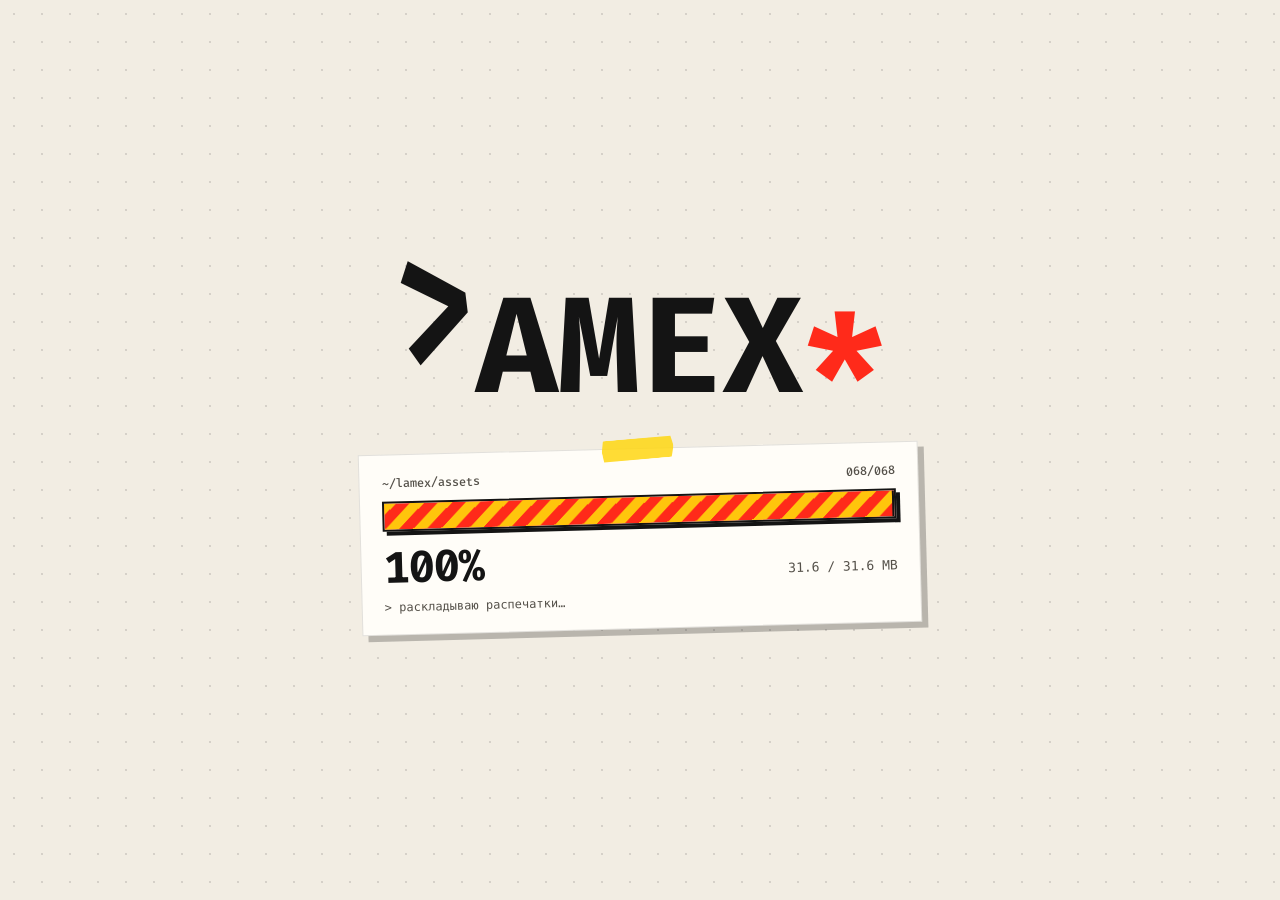
==== index.html @ d1c863dd "Постеры: добавлены «Дети — цветы жизни» и «Серийные эксперименты Лэйн»" ====
<!doctype html>
<html lang="ru">
<head>
<meta charset="utf-8">
<meta name="viewport" content="width=device-width, initial-scale=1, viewport-fit=cover">
<meta name="description" content="LAMEX — портфолио: дизайн, вайбкод-сайты, музыка, 3D, видео, персонажи и скины.">
<meta name="theme-color" content="#F2EDE3">
<title>LAMEX</title>
<link rel="icon" type="image/png" sizes="32x32" href="assets/icons/icon-32.png">
<link rel="icon" type="image/png" sizes="192x192" href="assets/icons/icon-192.png">
<link rel="apple-touch-icon" href="assets/icons/icon-180.png">
<link rel="preconnect" href="https://fonts.googleapis.com">
<link rel="preconnect" href="https://fonts.gstatic.com" crossorigin>
<link rel="stylesheet" href="https://fonts.googleapis.com/css2?family=Fira+Code:wght@400;500;700&family=PT+Mono&family=Press+Start+2P&family=Rubik+Mono+One&family=Playfair+Display:ital,wght@1,900&family=Monoton&family=Bungee+Shade&display=swap">
<style>
/* Layout: a fixed paper header with a shape-shifting wordmark and tabs; each tab is an endless dotted desk of pinned printouts */
:root{
  --paper:#F2EDE3;
  --paper-2:#E9E2D4;
  --sheet:#FFFDF8;
  --ink:#141414;
  --ink-2:#55514A;
  --red:#FF2A1A;
  --yellow:#FFD60A;
  --dot:rgba(20,20,20,.13);
  --f-code:"Fira Code",ui-monospace,Menlo,monospace;
  --f-mono:"PT Mono",ui-monospace,Menlo,monospace;
  --spring:cubic-bezier(.2,1.5,.35,1);
  --out:cubic-bezier(.2,.9,.25,1);
  --headh:74px;
  --sh:rgba(20,20,20,.26);
  color-scheme:light;
}
*,*::before,*::after{box-sizing:border-box}
html,body{height:100%}
body{margin:0;background:var(--paper);color:var(--ink);font:400 15px/1.5 var(--f-mono);overflow:hidden}
.head,.stack,.desk,.home,.hint,.player,.feed .stand{-webkit-user-select:none;user-select:none}
img{-webkit-user-drag:none;user-drag:none}
button{font:inherit;color:inherit;cursor:pointer}
::selection{background:var(--yellow);color:var(--ink)}
:focus-visible{outline:2px dashed var(--red);outline-offset:3px}
[hidden]{display:none!important}

/* ============ HEADER ============ */
.head{position:fixed;top:env(safe-area-inset-top,0px);left:0;right:0;z-index:40;height:var(--headh);display:flex;align-items:center;gap:18px;padding:0 18px;background:var(--paper);border-bottom:2px solid var(--ink)}
.logo{flex:0 0 auto;width:220px;height:52px;display:flex;align-items:center;border:0;background:none;padding:0;white-space:nowrap;line-height:1;overflow:visible}
.logo span{display:inline-block;transition:transform .35s var(--spring)}
.logo .ast{color:var(--red)}
.logo-meta{font:400 10px/1.2 var(--f-mono);color:var(--ink-2);letter-spacing:.06em;white-space:nowrap}
.tabs{display:flex;gap:4px;margin-left:auto;align-items:stretch;height:100%}
.tab{position:relative;display:flex;align-items:center;gap:6px;border:0;background:none;padding:0 12px;font:500 13px/1 var(--f-code);letter-spacing:.02em;border-inline:1.5px solid transparent;transition:background .2s}
.tab:hover{background:var(--paper-2)}
.tab .i{font-size:10px;color:var(--ink-2)}
.tab[aria-current="true"]{background:var(--ink);color:var(--paper)}
.tab[aria-current="true"] .i{color:var(--yellow)}
.tab .chev{display:inline-block;transition:transform .35s var(--spring);font-size:11px}
.tab[aria-expanded="true"] .chev{transform:rotate(180deg)}
.lang{display:flex;border:1.5px solid var(--ink);margin-left:6px}
.lang button{border:0;background:none;padding:6px 8px;font:500 11px/1 var(--f-code)}
.lang button[aria-pressed="true"]{background:var(--ink);color:var(--paper)}

/* sheet stack under a tab (from the sketch: big category card, smaller sheets under it) */
.stack{position:fixed;z-index:45;top:calc(var(--headh) + env(safe-area-inset-top,0px) - 2px);width:260px;perspective:800px;pointer-events:none}
.stack.open{pointer-events:auto}
.stack .sheet{display:flex;justify-content:space-between;align-items:center;width:100%;margin-top:-2px;border:2px solid var(--ink);background:var(--sheet);padding:12px 14px;font:500 14px/1 var(--f-code);text-align:left;transform-origin:50% 0;transform:rotateX(-92deg);opacity:0;transition:transform .5s var(--spring),opacity .15s,background .15s}
.stack .sheet:first-child{border-top-width:2px}
.stack .sheet small{font:400 11px/1 var(--f-mono);color:var(--ink-2)}
.stack.open .sheet{transform:none;opacity:1}
.stack .sheet:hover{background:var(--yellow)}
.stack .sheet:hover small{color:var(--ink)}
.stack .sheet .n{color:var(--red);margin-right:8px}

/* ============ DESK ============ */
.desk{position:fixed;inset:calc(var(--headh) + env(safe-area-inset-top,0px)) 0 0 0;overflow:hidden;cursor:grab;touch-action:none;
  background-color:var(--paper);background-image:radial-gradient(var(--dot) 1.2px,transparent 1.4px);background-size:28px 28px}
.desk.dragging{cursor:grabbing}
.world{position:absolute;left:0;top:0;transform-origin:0 0;will-change:transform}
.world.fly{transition:transform .9s cubic-bezier(.65,0,.2,1)}

.cluster-label{position:absolute;display:flex;align-items:baseline;gap:10px;white-space:nowrap;pointer-events:none;transform:rotate(-2deg)}
.cluster-label b{font:700 44px/1 var(--f-code);letter-spacing:-1px}
.cluster-label b i{font-style:normal;color:var(--red)}
.cluster-label span{font:400 13px/1 var(--f-mono);color:var(--ink-2)}

.print{position:absolute;left:0;top:0;padding:12px 12px 10px;background:var(--sheet);border:1px solid rgba(20,20,20,.12);
  box-shadow:5px 5px 0 var(--sh);cursor:pointer;user-select:none;-webkit-user-drag:none;
  transform:translate(var(--x),var(--y)) rotate(var(--r));transition:box-shadow .25s var(--out),transform .45s var(--spring)}
.print img{display:block;width:100%;height:auto;pointer-events:none;background:var(--paper-2)}
.print figcaption{display:flex;justify-content:space-between;gap:10px;margin-top:8px;font:400 11px/1.2 var(--f-mono);color:var(--ink-2)}
.print figcaption b{font:500 12px/1.2 var(--f-code);color:var(--ink)}
.print .tape,.pre-sheet .tape{position:absolute;top:-11px;left:50%;width:72px;height:22px;margin-left:-36px;background:var(--yellow);opacity:.82;transform:rotate(var(--tr,-4deg));
  clip-path:polygon(3% 0,97% 4%,100% 50%,96% 100%,2% 96%,0 50%)}
.print:hover{box-shadow:8px 8px 0 var(--sh);transform:translate(var(--x),var(--y)) rotate(calc(var(--r) * .4)) translateY(-4px) scale(1.015);z-index:5}
.print.held{transition:box-shadow .2s;box-shadow:13px 13px 0 var(--sh);transform:translate(var(--x),var(--y)) rotate(calc(var(--r) * .2)) scale(1.05);z-index:10;cursor:grabbing}
.print.drop{animation:drop .9s var(--spring) both;animation-delay:var(--d,0s)}
@keyframes drop{0%{opacity:0;transform:translate(var(--x),calc(var(--y) - 180px)) rotate(calc(var(--r) * -3)) scale(1.15)}40%{opacity:1}100%{opacity:1;transform:translate(var(--x),var(--y)) rotate(var(--r))}}
.print.ping{animation:ping .7s var(--spring)}
@keyframes ping{0%{transform:translate(var(--x),var(--y)) rotate(var(--r))}35%{transform:translate(var(--x),var(--y)) rotate(calc(var(--r) - 5deg)) scale(1.06)}70%{transform:translate(var(--x),var(--y)) rotate(calc(var(--r) + 3deg))}100%{transform:translate(var(--x),var(--y)) rotate(var(--r))}}

.print.note{width:300px;padding:22px 20px;background:var(--yellow);border-color:rgba(20,20,20,.18);font:400 14px/1.5 var(--f-mono)}
.note b{display:block;font:700 22px/1.1 var(--f-code);margin-bottom:8px}

/* back-to-work button + hint */
.home{position:fixed;left:50%;bottom:calc(20px + env(safe-area-inset-bottom,0px));z-index:30;transform:translate(-50%,160%);border:2px solid var(--ink);background:var(--red);color:#fff;
  font:500 14px/1 var(--f-code);padding:13px 18px;box-shadow:4px 4px 0 var(--ink);transition:transform .5s var(--spring)}
.home.show{transform:translate(-50%,0)}
.home:active{box-shadow:1px 1px 0 var(--ink);transform:translate(calc(-50% + 3px),3px)}
.hint{position:fixed;left:16px;bottom:calc(20px + env(safe-area-inset-bottom,0px));z-index:30;font:400 11px/1.4 var(--f-mono);color:var(--ink-2);background:var(--paper);padding:6px 8px;border:1.5px dashed var(--ink-2)}

/* lightbox: the print, picked up and held close */
.lb{position:fixed;inset:0;z-index:60;display:grid;place-items:center;padding:24px;background:rgba(242,237,227,.86);backdrop-filter:blur(4px);-webkit-backdrop-filter:blur(4px)}
.lb figure{margin:0;max-width:min(1100px,100%);max-height:100%;display:flex;flex-direction:column;background:var(--sheet);padding:16px 16px 12px;border:1px solid rgba(20,20,20,.15);box-shadow:10px 10px 0 var(--sh);animation:pick .6s var(--spring)}
@keyframes pick{0%{transform:scale(.6) rotate(-8deg);opacity:0}100%{transform:none;opacity:1}}
.lb img{display:block;max-width:100%;max-height:calc(100vh - 150px);object-fit:contain;margin:0 auto}
.lb figcaption{display:flex;justify-content:space-between;gap:12px;align-items:center;margin-top:10px;font:400 12px/1.3 var(--f-mono);color:var(--ink-2)}
.lb figcaption b{font:700 16px/1.2 var(--f-code);color:var(--ink)}
.lb .x{border:2px solid var(--ink);background:var(--sheet);font:500 12px/1 var(--f-code);padding:8px 10px}
.lb .x:hover{background:var(--red);color:#fff}

/* ============ HOME / ABOUT ============ */
.about{position:fixed;inset:calc(var(--headh) + env(safe-area-inset-top,0px)) 0 0 0;overflow:auto;display:grid;grid-template-columns:minmax(0,1.1fr) minmax(0,1fr);gap:40px;align-items:center;padding:40px clamp(18px,5vw,80px);
  background-image:radial-gradient(var(--dot) 1.2px,transparent 1.4px);background-size:28px 28px}
.on-home .desk,.on-home .hint,.on-home .home{display:none}
.about-path{margin:0 0 14px;font:400 12px/1 var(--f-mono);color:var(--ink-2);display:inline-block;border:1.5px dashed var(--ink-2);padding:6px 8px}
.about-hi{margin:0 0 26px;height:clamp(96px,11vw,170px);display:flex;align-items:center;white-space:nowrap;line-height:1;overflow:visible;animation:rise .8s var(--spring) both}
.about-hi span{display:inline-block;transition:transform .35s var(--spring)}
.about-hi .ast{color:var(--red)}
.about-p{margin:0 0 14px;max-width:62ch;font:400 16px/1.6 var(--f-mono);animation:rise .7s var(--spring) both}
.about-p:nth-of-type(2){animation-delay:.12s}.about-p:nth-of-type(3){animation-delay:.24s}
@keyframes rise{from{opacity:0;transform:translateY(24px) rotate(1deg)}}
.cta{margin-top:12px;border:2px solid var(--ink);background:var(--red);color:#fff;font:500 15px/1 var(--f-code);padding:14px 20px;box-shadow:5px 5px 0 var(--ink);transition:transform .15s,box-shadow .15s;animation:rise .7s var(--spring) .35s both}
.cta:hover{transform:translate(-2px,-2px);box-shadow:7px 7px 0 var(--ink)}
.cta:active{transform:translate(3px,3px);box-shadow:2px 2px 0 var(--ink)}
.about-desk{position:relative;min-height:520px}
.about .print{--x:0px;--y:0px;cursor:default}
.about-mascot{position:absolute!important;width:min(520px,92%);left:0;top:0;--r:-5deg;animation:dropIn .9s var(--spring) .2s backwards;transform:rotate(var(--r))}
.about-spec{position:absolute!important;width:min(330px,76%);left:auto;top:auto;right:0;bottom:0;--r:4deg;padding:20px 20px 16px!important;animation:dropIn .9s var(--spring) .4s backwards;transform:rotate(var(--r))}
@keyframes dropIn{0%{opacity:0;transform:translateY(-160px) rotate(calc(var(--r) * -3)) scale(1.1)}40%{opacity:1}100%{opacity:1;transform:rotate(var(--r))}}
.about .print:hover{transform:rotate(calc(var(--r) * .3)) translateY(-4px)}
.spec-h{margin:0 0 12px;font:500 12px/1 var(--f-code);color:var(--red)}
.about-spec dl{margin:0;display:grid;grid-template-columns:auto 1fr;gap:8px 14px;font:400 13px/1.35 var(--f-mono)}
.about-spec dt{color:var(--ink-2)}
.about-spec dd{margin:0}
@media (max-width:900px){
  .about{grid-template-columns:1fr;align-items:start}
  .about-desk{min-height:0;display:grid;gap:26px;padding:10px 6px 40px}
  .about-mascot,.about-spec{position:relative!important;width:100%;left:auto;top:auto;right:auto;bottom:auto}
}

/* ============ PHONE: a plain feed instead of the desk ============ */
.feed{display:none}
@media (max-width:720px){
  :root{--headh:112px}
  body{overflow:auto}
  .head{flex-wrap:wrap;height:auto;min-height:var(--headh);padding:10px 16px 0;gap:6px 12px;align-content:flex-start}
  .logo{width:170px;height:42px}
  .logo-meta{display:none}
  .lang{margin-left:auto}
  .tabs{order:3;flex:0 0 calc(100% + 32px);margin:0 -16px;height:44px;overflow-x:auto;scrollbar-width:none;border-top:1.5px solid var(--ink);padding-inline:8px}
  .tabs::-webkit-scrollbar{display:none}
  .tab{white-space:nowrap}
  .desk,.hint,.home{display:none}
  .feed{display:block;padding:calc(var(--headh) + 24px) 16px calc(40px + env(safe-area-inset-bottom,0px))}
  .feed section{margin-bottom:34px}
  .feed h2{position:sticky;top:calc(var(--headh) + 8px);z-index:3;display:inline-block;margin:0 0 14px;background:var(--paper);font:700 28px/1 var(--f-code);letter-spacing:-.5px;padding:4px 6px 4px 0}
  .feed h2 i{font-style:normal;color:var(--red)}
  .feed .print{position:relative;display:block;margin:0 0 22px;transform:rotate(var(--r));transition:transform .5s var(--spring)}
  .feed .print:nth-child(odd){margin-right:8px}
  .feed .print:nth-child(even){margin-left:8px}
  .feed .print.in{animation:none}
  .stack{width:calc(100% - 32px);left:16px!important}
}

/* ============ PRELOADER: every asset is pulled in before the desk opens ============ */
.pre{position:fixed;inset:0;z-index:100;display:grid;place-items:center;padding:24px;background:var(--paper);background-image:radial-gradient(var(--dot) 1.2px,transparent 1.4px);background-size:28px 28px;-webkit-user-select:none;user-select:none;touch-action:none;transition:transform .8s cubic-bezier(.7,0,.2,1) .35s}
.pre.done{transform:translateY(-105%)}
.pre-in{width:min(560px,100%);display:flex;flex-direction:column;align-items:center;gap:26px}
.pre-mark{height:clamp(80px,14vw,150px);display:flex;align-items:center;white-space:nowrap;line-height:1}
.pre-mark span{display:inline-block;transition:transform .35s var(--spring)}
.pre-mark .ast{color:var(--red)}
.pre-sheet{position:relative;width:100%;padding:22px 22px 18px;background:var(--sheet);border:1px solid rgba(20,20,20,.12);box-shadow:6px 6px 0 var(--sh);transform:rotate(-1.5deg);animation:dropIn .9s var(--spring) backwards;--r:-1.5deg}
.pre.done .pre-sheet{transition:transform .5s var(--spring);transform:rotate(4deg) scale(1.03)}
.pre-top{display:flex;justify-content:space-between;margin-bottom:12px;font:500 12px/1 var(--f-code);color:var(--ink-2)}
.pre-bar{position:relative;height:30px;border:2px solid var(--ink);background:var(--paper);box-shadow:4px 4px 0 var(--ink);overflow:hidden}
.pre-bar i{position:absolute;left:0;top:0;bottom:0;width:0;background:var(--red) repeating-linear-gradient(-45deg,transparent 0 10px,rgba(255,214,10,.9) 10px 20px);background-size:28.28px 100%;border-right:2px solid var(--ink);transition:width .25s linear;animation:stripes .6s linear infinite}
@keyframes stripes{to{background-position:28.28px 0}}
.pre-row{display:flex;justify-content:space-between;align-items:baseline;margin-top:14px}
.pre-row b{font:700 44px/1 var(--f-code);letter-spacing:-1px}
.pre-row span{font:400 13px/1 var(--f-mono);color:var(--ink-2)}
.pre-file{margin:10px 0 0;height:1.4em;overflow:hidden;white-space:nowrap;text-overflow:ellipsis;font:400 12px/1.4 var(--f-mono);color:var(--ink-2)}
.pre-file.ok{color:var(--red);font-family:var(--f-code);font-weight:700}
body.loading{overflow:hidden}
@media (prefers-reduced-motion:reduce){
  *,*::before,*::after{animation-duration:.001ms!important;animation-delay:0s!important;transition-duration:.001ms!important}
}

/* ============ PER-TAB PIECES ============ */
.print .cap{margin-top:9px;font:400 12px/1.4 var(--f-mono);color:var(--ink-2)}
.print .cap b{display:block;font:700 15px/1.2 var(--f-code);color:var(--ink);margin-bottom:3px}
.print .cap b i{font-style:normal;color:var(--red)}
.print .cap .sale{display:block;width:max-content;max-width:100%;margin-top:7px;background:var(--red);color:#fff;font:500 11px/1.3 var(--f-code);padding:4px 7px}
.print.note a,.print.note .big{display:block;font:700 22px/1.1 var(--f-code);margin-bottom:8px;color:var(--ink);text-decoration:none}
.print.note .go{display:inline-block;margin-top:10px;border:2px solid var(--ink);background:var(--sheet);padding:7px 10px;font:500 12px/1 var(--f-code)}
.print.note:hover .go{background:var(--ink);color:var(--yellow)}
.print.red{background:var(--red);color:#fff;border-color:var(--ink)}
.print.red .big,.print.red .go{color:#fff}
.print.red .go{background:transparent;border-color:#fff}
.print.red:hover .go{background:#fff;color:var(--red)}
.print.ink{background:var(--ink);color:var(--paper)}
.print.ink .big{color:var(--paper)}
.print.ink .go{background:transparent;border-color:var(--paper);color:var(--paper)}
.print.ink:hover .go{background:var(--yellow);color:var(--ink);border-color:var(--yellow)}
.print.extra{padding:8px}
.print .badge{position:absolute;right:-8px;top:-8px;z-index:2;background:var(--red);color:#fff;font:700 11px/1 var(--f-code);padding:5px 7px;border:2px solid var(--ink);transform:rotate(6deg)}

/* screen printouts (video) */
.scr{position:relative;background:var(--ink);padding:22px 8px 30px;border-radius:4px}
.scr::before{content:"";position:absolute;left:9px;top:8px;width:6px;height:6px;border-radius:50%;background:var(--red);box-shadow:10px 0 0 var(--yellow),20px 0 0 #6d6a63}
.scr::after{content:"▶ 00:00";position:absolute;left:10px;bottom:9px;font:500 10px/1 var(--f-code);color:var(--paper);letter-spacing:.06em}
.scr .bar{position:absolute;left:62px;right:10px;bottom:12px;height:4px;background:#3a3834}
.scr .bar i{display:block;height:100%;width:0;background:var(--red)}
.scr .vid{position:relative}
.scr img,.scr video{display:block;width:100%;height:auto;background:#000}
.scr video{position:absolute;inset:0;height:100%;object-fit:cover;opacity:0;transition:opacity .25s}
.scr.live video{opacity:1}
.scr .rec{position:absolute;right:10px;top:6px;font:500 10px/1 var(--f-code);color:var(--red);opacity:0}
.scr.live .rec{opacity:1;animation:blink 1s steps(2) infinite}
@keyframes blink{50%{opacity:.2}}

/* skins: little figurines on a base */
.print.stand{padding:0;background:none;border:0;box-shadow:none;cursor:default;--p:10px}
.print.stand:hover,.print.stand.held{box-shadow:none}
.stand .stage{position:relative;width:calc(28 * var(--p));height:calc(44 * var(--p));perspective:1500px;cursor:ew-resize;touch-action:pan-y}
.stand .fig{position:absolute;left:50%;top:calc(35 * var(--p));width:0;height:0;transform-style:preserve-3d;will-change:transform}
.stand .fig *{transform-style:preserve-3d}
.stand .pt,.stand .pv,.stand .cb{position:absolute;left:0;top:0;width:0;height:0}
.stand .fc{position:absolute;left:0;top:0;display:block;background-image:var(--tex);background-size:calc(64 * var(--p)) calc(64 * var(--p));background-repeat:no-repeat;image-rendering:pixelated;backface-visibility:hidden}
.stand .ov .fc{backface-visibility:visible}
.stand .arm-r .pv{animation:swingA 3.2s ease-in-out infinite alternate}
.stand .arm-l .pv{animation:swingA 3.2s ease-in-out infinite alternate-reverse}
.stand .head .pv{animation:look 5s ease-in-out infinite alternate}
@keyframes swingA{from{transform:rotateX(9deg) rotateZ(var(--az,0deg))}to{transform:rotateX(-9deg) rotateZ(var(--az,0deg))}}
@keyframes look{0%,30%{transform:rotateY(-14deg)}70%,100%{transform:rotateY(12deg) rotateX(4deg)}}
.stand .plate{position:absolute;left:calc(-12 * var(--p));top:calc(-12 * var(--p));width:calc(24 * var(--p));height:calc(24 * var(--p));border-radius:50%;background:#1a1a1a;cursor:grab}
.stand .plate.top{background:var(--red);box-shadow:inset 0 0 0 3px var(--ink),inset 0 0 0 calc(2.2 * var(--p)) var(--red),inset 0 0 0 calc(2.2 * var(--p) + 2px) rgba(20,20,20,.35)}
.stand .shadow{position:absolute;left:50%;top:calc(35.6 * var(--p));width:calc(27 * var(--p));height:calc(6 * var(--p));margin-left:calc(-13.5 * var(--p));border-radius:50%;background:var(--sh);filter:blur(1px);transform:translate(10px,calc(2 * var(--p)))}
.stand .tag{display:block;margin:6px auto 0;width:max-content;background:var(--sheet);border:1.5px solid var(--ink);padding:4px 8px;font:500 11px/1 var(--f-code);box-shadow:3px 3px 0 var(--sh);cursor:grab}

/* music: sleeves, tracks, threads */
.threads{position:absolute;left:0;top:0;width:1px;height:1px;overflow:visible;pointer-events:none}
.threads path{fill:none;stroke:var(--ink);stroke-width:1.6;stroke-linecap:round;stroke-dasharray:1 4.5}
.threads path.on{stroke:var(--red);stroke-dasharray:none;stroke-width:2.2}
.print.album{width:250px;padding:0;background:none;border:0;box-shadow:none;z-index:2}
.print.album:hover,.print.album.held{box-shadow:none}
.album .sleeve{position:relative;z-index:1;width:250px;height:250px;border:2px solid var(--ink);box-shadow:6px 6px 0 var(--sh);overflow:hidden;background:var(--sheet)}
.album .sleeve img{display:block;width:100%;height:100%;object-fit:cover;background:none}
.album .disc{position:absolute;z-index:0;top:10px;left:10px;width:230px;height:230px;border-radius:50%;background:repeating-radial-gradient(circle,#1c1c1c 0 2px,#101010 2px 4px);border:2px solid var(--ink);transition:transform .7s var(--spring)}
.album .disc::after{content:"";position:absolute;inset:36%;border-radius:50%;background:var(--red);border:6px solid #101010;box-shadow:0 0 0 30px transparent}
.album:hover .disc{transform:translateX(34px) rotate(40deg)}
.album.open .disc{transform:translateX(118px) rotate(180deg);animation:spin 3s linear .7s infinite}
@keyframes spin{from{transform:translateX(118px) rotate(180deg)}to{transform:translateX(118px) rotate(540deg)}}
.album .art{position:absolute;inset:0;display:flex;flex-direction:column;justify-content:space-between;padding:16px}
.album .art b{font:700 40px/.95 var(--f-code);letter-spacing:-1.5px}
.album .art b i{font-style:normal}
.album .art span{font:500 12px/1.3 var(--f-code)}
.album .art.a-ink{background:var(--ink);color:var(--paper)}
.album .art.a-ink b i{color:var(--red)}
.album .art.a-yel{background:var(--yellow);color:var(--ink);background-image:radial-gradient(rgba(20,20,20,.2) 1.2px,transparent 1.4px);background-size:12px 12px}
.album .art.a-yel b i{color:var(--red)}
.album .lbl{display:flex;justify-content:space-between;margin-top:12px;font:400 12px/1.2 var(--f-mono);color:var(--ink-2)}
.album .lbl b{font:700 15px/1.2 var(--f-code);color:var(--ink)}
.album .pull{position:absolute;z-index:3;left:12px;top:-14px;background:var(--yellow);border:2px solid var(--ink);padding:5px 8px;font:500 11px/1 var(--f-code);transform:rotate(-4deg);transition:transform .4s var(--spring)}
.album:hover .pull{transform:rotate(-8deg) scale(1.08)}
.print.track{width:230px;text-align:left;padding:9px 11px;display:flex;align-items:center;gap:10px;font:500 13px/1.2 var(--f-code);transition:box-shadow .25s var(--out),transform .95s var(--spring),opacity .4s}
.print.track.gone{opacity:0}
.track .pp{flex:0 0 30px;height:30px;display:grid;place-items:center;border:2px solid var(--ink);border-radius:50%;font-size:11px;background:var(--sheet)}
.track .n{color:var(--red);font-size:11px}
.track .t{flex:1;min-width:0;overflow:hidden;text-overflow:ellipsis;white-space:nowrap}
.track.playing{background:var(--ink);color:var(--paper)}
.track.playing .pp{background:var(--red);border-color:var(--red);color:#fff}
.eq{display:none;gap:2px;align-items:flex-end;height:14px}
.eq i{width:3px;background:var(--yellow);animation:eq .8s ease-in-out infinite alternate}
.eq i:nth-child(2){animation-delay:-.3s}.eq i:nth-child(3){animation-delay:-.55s}
@keyframes eq{from{height:3px}to{height:14px}}
.track.playing .eq{display:flex}
.track.playing.paused .eq i{animation-play-state:paused}

/* bottom player */
.player{position:fixed;right:16px;bottom:calc(20px + env(safe-area-inset-bottom,0px));z-index:35;width:min(360px,calc(100% - 32px));display:grid;grid-template-columns:44px 1fr auto;gap:4px 12px;align-items:center;padding:10px 12px;background:var(--sheet);border:2px solid var(--ink);box-shadow:5px 5px 0 var(--ink);transform:translateY(calc(100% + 140px));transition:transform .55s var(--spring)}
.player{bottom:calc(76px + env(safe-area-inset-bottom,0px))}
.player.show{transform:none}
.vol{position:fixed;right:16px;bottom:calc(20px + env(safe-area-inset-bottom,0px));z-index:35;width:min(360px,calc(100% - 32px));display:flex;align-items:center;gap:12px;padding:8px 12px;background:var(--yellow);border:2px solid var(--ink);box-shadow:5px 5px 0 var(--ink);transform:translateY(calc(100% + 60px));transition:transform .55s var(--spring) .06s;-webkit-user-select:none;user-select:none}
.vol.show{transform:none}
.vol button{flex:0 0 auto;width:30px;height:30px;border:2px solid var(--ink);background:var(--sheet);font-size:13px;line-height:1;padding:0}
.vol span{flex:0 0 38px;text-align:right;font:500 12px/1 var(--f-code)}
.vol input{flex:1;-webkit-appearance:none;appearance:none;height:10px;border:2px solid var(--ink);background:linear-gradient(var(--ink),var(--ink)) 0/var(--v,80%) 100% no-repeat,var(--sheet);cursor:pointer;margin:0}
.vol input::-webkit-slider-thumb{-webkit-appearance:none;width:16px;height:22px;background:var(--red);border:2px solid var(--ink);box-shadow:2px 2px 0 var(--ink)}
.vol input::-moz-range-thumb{width:14px;height:20px;border-radius:0;background:var(--red);border:2px solid var(--ink)}
.player .pbtn{width:44px;height:44px;grid-row:span 2;border:2px solid var(--ink);background:var(--red);color:#fff;font:700 14px/1 var(--f-code)}
.player .pbtn:active{transform:translate(2px,2px)}
.player .pt{min-width:0;font:700 13px/1.2 var(--f-code);white-space:nowrap;overflow:hidden;text-overflow:ellipsis}
.player .pt small{font:400 11px/1 var(--f-mono);color:var(--ink-2);margin-left:6px}
.player .px{grid-row:span 2;border:0;background:none;font:500 14px/1 var(--f-code);padding:6px}
.player .px:hover{color:var(--red)}
.player .prog{position:relative;height:14px;cursor:pointer;display:flex;align-items:center;gap:8px;font:400 10px/1 var(--f-mono);color:var(--ink-2)}
.player .prog .rail{position:relative;flex:1;height:6px;border:1.5px solid var(--ink);background:var(--paper)}
.player .prog .rail i{position:absolute;left:0;top:0;bottom:0;width:0;background:var(--yellow);border-right:1.5px solid var(--ink)}

.toast{position:fixed;left:50%;top:calc(var(--headh) + 18px);z-index:70;transform:translate(-50%,-30px) rotate(-2deg);opacity:0;pointer-events:none;background:var(--yellow);border:2px solid var(--ink);box-shadow:4px 4px 0 var(--ink);padding:10px 14px;font:700 14px/1 var(--f-code);transition:transform .45s var(--spring),opacity .2s}
.toast.show{opacity:1;transform:translate(-50%,0) rotate(-2deg)}

.lb .nav{display:flex;gap:6px}
.lb video{display:block;max-width:100%;max-height:calc(100vh - 150px);margin:0 auto;background:#000}

@media (max-width:720px){
  .feed .print.note{width:auto;margin-inline:8px}
  .feed .print.album{width:auto;display:block}
  .feed .album .sleeve{width:72%;height:auto;aspect-ratio:1}
  .feed .album .disc{display:none}
  .feed .tracklist{display:grid;gap:8px;margin:-6px 0 26px}
  .feed .print.track{width:auto;margin:0}
  .feed .print.stand{margin:10px auto 34px;width:max-content;--p:7px}
  .player,.vol{right:16px;left:16px;width:auto}
}
</style>
</head>
<body>


<header class="head">
  <button class="logo" id="logo" type="button" aria-label="LAMEX"></button>
  <nav class="tabs" id="tabs" aria-label="Разделы"></nav>
  <div class="lang" role="group" aria-label="Язык">
    <button type="button" data-lang="ru" aria-pressed="true">RU</button>
    <button type="button" data-lang="en" aria-pressed="false">EN</button>
  </div>
</header>

<div class="stack" id="stack" aria-hidden="true"></div>

<div class="desk" id="desk" aria-label="Рабочий стол с работами">
  <div class="world" id="world"></div>
</div>
<p class="hint" id="hint"></p>
<button class="home" id="home" type="button">↩ Вернуться к работам</button>

<section class="about" id="about" hidden></section>
<main class="feed" id="feed"></main>

<div class="player" id="player" aria-live="polite">
  <button class="pbtn" id="pBtn" type="button" aria-label="Пауза">❚❚</button>
  <div class="pt" id="pTitle"></div>
  <button class="px" id="pX" type="button" aria-label="Закрыть плеер">✕</button>
  <div class="prog" id="pProg"><span class="rail"><i id="pBar"></i></span><span id="pTime">0:00</span></div>
</div>
<div class="vol" id="vol"><button type="button" id="vMute" aria-label="Звук">🔊</button><input type="range" id="vRange" min="0" max="100" value="80" aria-label="Громкость"><span id="vPct">80%</span></div>
<div class="toast" id="toast" role="status"></div>

<div class="pre" id="pre" role="progressbar" aria-label="Загрузка" aria-valuemin="0" aria-valuemax="100" aria-valuenow="0">
  <div class="pre-in">
    <div class="pre-mark" id="preMark" aria-hidden="true"></div>
    <div class="pre-sheet">
      <span class="tape" aria-hidden="true"></span>
      <div class="pre-top"><span>~/lamex/assets</span><span id="preCount">000/000</span></div>
      <div class="pre-bar"><i id="preFill"></i></div>
      <div class="pre-row"><b id="prePct">0%</b><span id="preMb">0.0 / 0.0 MB</span></div>
      <p class="pre-file" id="preFile">&gt; готовлю стол…</p>
    </div>
  </div>
</div>

<div class="lb" id="lb" hidden><figure><div id="lbMedia"></div><figcaption><span><b id="lbName"></b> <span id="lbSub"></span></span><span class="nav"><button class="x" type="button" id="lbPrev" aria-label="Назад">←</button><button class="x" type="button" id="lbNext" aria-label="Вперёд">→</button><button class="x" type="button" id="lbX">закрыть ✕</button></span></figcaption></figure></div>

<script>
(() => {
const $ = s => document.querySelector(s);
let lang = 'ru';
const T = {
  ru:{ hint:'удерживай и тащи · колесо — масштаб · клик — открыть', hintMusic:'клик по альбому — треки выпадут · клик по треку — играть', hintSkins:'крути фигурку мышкой · двигай за подставку или бирку',
       home:'↩ Вернуться к работам', close:'закрыть ✕', pcs:'шт.', tracks:'треков', pull:'клик — достать треки', copied:'Скопировано!', open:'открыть ↗', copy:'клик — скопировать' },
  en:{ hint:'hold and drag · wheel to zoom · click to open', hintMusic:'click an album — tracks fall out · click a track to play', hintSkins:'spin a figure with the mouse · move it by the base',
       home:'↩ Back to the work', close:'close ✕', pcs:'pcs', tracks:'tracks', pull:'click — pull the tracks', copied:'Copied!', open:'open ↗', copy:'click to copy' }
};
const TABS = [
  { id:'home', ru:'Обо мне', en:'About' },
  { id:'design', ru:'Дизайн', en:'Design', sub:[
    { id:'designPreview', ru:'превью', en:'thumbnails' },
    { id:'designInfographic', ru:'инфографика', en:'infographics' },
    { id:'designPosters', ru:'постеры', en:'posters' },
    { id:'designCovers', ru:'обложки', en:'covers' },
    { id:'designEmotes', ru:'смайлики', en:'emotes' } ]},
  { id:'dev', ru:'Разработка', en:'DEV' },
  { id:'music', ru:'Музыка', en:'Music' },
  { id:'3d', ru:'3D', en:'3D' },
  { id:'video', ru:'Видео', en:'Video' },
  { id:'characters', ru:'Персонажи', en:'Characters' },
  { id:'skins', ru:'Скины', en:'Skins' },
  { id:'connect', ru:'Связь', en:'Contact' }
];
const D = 'assets/design/';
const WORKS = {
  designPreview:[['previews/neyroset-polgoda',1280,720],['previews/buton-v-den',1280,720],['diverron/10-strategiy',1280,720],['diverron/luchshiy-start',1280,720],['diverron/keysy-20k',1280,720],['diverron/metro-poezd',1280,720],['diverron/karta-ofis',1280,720],['diverron/muzhskoe-zhenskoe',1280,720],['diverron/stroyka',1280,720],['diverron/yagodny-farm',1280,720],['diverron/pshenic',1280,720],['diverron/ccd-planet',1280,720],['diverron/scam',1280,720],['diverron/bespolezno',1280,720]],
  designInfographic:[['card-smartband',900,1200],['card-sneakers',900,1200],['card-lego',900,1200],['card-ushanka',900,1200],['card-screwdriver',900,1200],['card-sky-toy',900,1200]],
  designPosters:[['posters/deti-cvety',1672,941],['posters/poster-leyn',1024,1536],['posters/kasse-poster',1024,1536],['benzin-bold',1120,1680],['debian',1188,1680]],
  designCovers:[['covers/treme-o-chao',1680,1680],['covers/desliza',1680,1680],['covers/fall-through-the-floor',1254,1254],['covers/no-sleeppp',1254,1254],['covers/kusaysya-gromche',1254,1254]],
  designEmotes:[['emotes-static/w',954,1000],['emotes-static/angry',1000,559],['emotes-static/clown',1000,1000],['emotes-static/cool',954,1000],['emotes-static/heart',954,1000]]
};
const R3D = [['supermarket',1680,1260],['angel',1680,1680],['cigarette',1680,1680]];
const VIDEOS = [
  { ru:'Проект для Pulse', en:'Project for Pulse', f:'pulse', w:1260, h:1680 },
  { ru:'Проект для TeamTree by TreePeople', en:'Project for TeamTree by TreePeople', f:'teamtree', w:1500, h:844 },
  { ru:'3D анимация для обзора персонажа', en:'3D animation for character showcase', f:'day1', w:1343, h:1680 },
  { ru:'3D анимация для обзора персонажа', en:'3D animation for character showcase', f:'day2', w:1343, h:1680 },
  { ru:'Монтаж процесса запуска токена', en:'Token launch process edit', f:'levan-token', w:1280, h:720 },
  { ru:'Монтаж обзора платформы', en:'Platform overview edit', f:'platform-review', w:1280, h:720 },
  { ru:'VFX эдит', en:'VFX edit', f:'vfx-edit', w:1260, h:1574 }
];
const RANDOM = { ru:'Персонаж, созданный по случайной идее в порыве вдохновения.', en:'A character created from a random idea in a burst of inspiration.' };
const CHARS = [
  { name:'true lamex', f:'true-lamex', w:1680, h:945, ru:'Основной персонаж, выступающий моим маскотом для творческих направлений в соц. сетях.', en:'My main character, acting as my mascot for creative work across social media.',
    extra:[['lamex-chrome-banner',1680,672],['lamex-chrome',1680,1680],['lamex-l',1260,1680],['lamex-teeth',1254,1254]] },
  { name:'Ashigawa', f:'ashigawa', w:1498, h:1050, ...RANDOM },
  { name:'Ashwood', f:'ashwood', w:1498, h:1050, ...RANDOM },
  { name:'Grave', f:'grave', w:1505, h:1045, ...RANDOM, extra:[['grave-fall',1505,1045]] },
  { name:'Sable', f:'sable', w:1499, h:1049, ...RANDOM },
  { name:'Маргарита', nameEn:'Margarita', f:'margarita', w:1680, h:946, ru:'Одна из самых долгих работ — на создание этого персонажа ушло 6 часов.', en:'One of the longest pieces to make — this character took 6 hours.' }
];
const SKINS = ['assets/skins/tex-1.png','assets/skins/tex-2.png'];
/* slim (3px arm) minecraft rig: [w,h,d, u,v (base), ou,ov (overlay), x, y-centre from feet, cls] */
const RIG = [
  [4,12,4, 0,16, 0,32, -2,6,'leg-r'], [4,12,4, 16,48, 0,48, 2,6,'leg-l'],
  [8,12,4, 16,16, 16,32, 0,18,'body'],
  [3,12,4, 40,16, 40,32, -5.5,18,'arm-r'], [3,12,4, 32,48, 48,48, 5.5,18,'arm-l'],
  [8,8,8, 0,0, 32,0, 0,28,'head']
];
const P = n => `calc(${n} * var(--p))`;
function cube(w, h, d, u, v){
  const f = (fw, fh, bu, bv, tr) => `<i class="fc" style="width:${P(fw)};height:${P(fh)};margin:${P(-fh/2)} 0 0 ${P(-fw/2)};background-position:${P(-bu)} ${P(-bv)};transform:${tr}"></i>`;
  return f(w, h, u+d, v+d, `translateZ(${P(d/2)})`) + f(w, h, u+2*d+w, v+d, `rotateY(180deg) translateZ(${P(d/2)})`)
    + f(d, h, u, v+d, `rotateY(-90deg) translateZ(${P(w/2)})`) + f(d, h, u+d+w, v+d, `rotateY(90deg) translateZ(${P(w/2)})`)
    + f(w, d, u+d, v, `rotateX(90deg) translateZ(${P(h/2)})`) + f(w, d, u+d+w, v, `rotateX(-90deg) translateZ(${P(h/2)})`);
}
function skinRig(tex){
  const parts = RIG.map(([w,h,d,u,v,ou,ov,x,y,cls]) => {
    // arms and legs pivot at their top edge, the head at its bottom
    const oy = cls === 'head' ? h/2 : -h/2;
    const az = cls === 'arm-r' ? 'rotateZ(3deg)' : cls === 'arm-l' ? 'rotateZ(-3deg)' : '';
    return `<b class="pt ${cls}" style="transform:translate3d(${P(x)},${P(-y)},0)"><b class="pv" style="transform-origin:0 ${P(oy)};--az:${cls === 'arm-r' ? '3deg' : cls === 'arm-l' ? '-3deg' : '0deg'}"><b class="cb">${cube(w,h,d,u,v)}</b><b class="cb ov" style="transform:scale3d(${((w+1)/w).toFixed(4)},${((h+1)/h).toFixed(4)},${((d+1)/d).toFixed(4)})">${cube(w,h,d,ou,ov)}</b></b></b>`;
  }).join('');
  const plates = [0,1,2,3,4,5].map(i => `<i class="plate${i === 0 ? ' top' : ''}" style="transform:rotateX(90deg) translateZ(${-1 - i * 3}px)"></i>`).join('');
  return `<div class="stage"><span class="shadow"></span><div class="fig" style="--tex:url('${tex}')">${plates}${parts}</div></div>`;
}
const ALBUMS = [
  { id:'singles', ru:'Синглы', en:'Singles', dir:'singles', art:'a-ink', tracks:[['TREME O CHÃO','treme-o-chao'],['fall through the floor','fall-through-the-floor'],['restless warmth','restless-warmth'],['mog the whole room','mog-the-whole-room'],['nobody cares','nobody-cares'],['quiet room','quiet-room'],['STATIC','static'],[{ru:'Рекламный трек Dzhaozi',en:'Dzhaozi promo track'},'dzhaozi']] },
  { id:'album', ru:'no sleeppp!!!', en:'no sleeppp!!!', dir:'album', cover:'assets/music/album/cover.webp', kind:{ru:'альбом',en:'album'}, tracks:[['insomniakkk!!!','insomniakkk'],['dead dreamsss!!!','dead-dreamsss'],['no loveee!!!','no-loveee'],['city of the deaddd!!!','city-of-the-deaddd'],['fuck fameee!!!','fuck-fameee'],['rot in pissss!!!','rot-in-pissss']] },
  { id:'beats', ru:'Биты', en:'Beats', dir:'beats', art:'a-yel', tracks:[['despair','despair'],['derealization','derealization']] }
];
const SIZES = {"assets/design/posters/deti-cvety.webp":193988,"assets/design/posters/poster-leyn.webp":215552,"assets/design/previews/neyroset-polgoda.webp":152562,"assets/design/previews/buton-v-den.webp":156918,"assets/design/card-sneakers.webp":124550,"assets/design/card-screwdriver.webp":81508,"assets/design/debian.webp":306656,"assets/design/card-smartband.webp":90110,"assets/design/card-sky-toy.webp":80328,"assets/design/card-ushanka.webp":174784,"assets/design/benzin-bold.webp":236774,"assets/design/card-lego.webp":105986,"assets/design/posters/mansard.webp":29088,"assets/design/posters/kasse-poster.webp":506032,"assets/design/posters/rozygrysh.webp":74012,"assets/design/diverron/yagodny-farm.webp":228358,"assets/design/diverron/stroyka.webp":152152,"assets/design/diverron/scam.webp":124942,"assets/design/diverron/bespolezno.webp":206650,"assets/design/diverron/luchshiy-start.webp":119306,"assets/design/diverron/10-strategiy.webp":110552,"assets/design/diverron/keysy-20k.webp":160408,"assets/design/diverron/karta-ofis.webp":128226,"assets/design/diverron/ccd-planet.webp":102982,"assets/design/diverron/muzhskoe-zhenskoe.webp":193294,"assets/design/diverron/metro-poezd.webp":158322,"assets/design/diverron/pshenic.webp":182802,"assets/design/emotes-static/cool.webp":51616,"assets/design/emotes-static/angry.webp":43044,"assets/design/emotes-static/w.webp":50384,"assets/design/emotes-static/heart.webp":53846,"assets/design/emotes-static/clown.webp":69070,"assets/design/covers/desliza.webp":396304,"assets/design/covers/kusaysya-gromche.webp":274820,"assets/design/covers/treme-o-chao.webp":659456,"assets/design/covers/fall-through-the-floor.webp":42412,"assets/design/covers/no-sleeppp.webp":152186,"assets/design/emotes/shock.webp":8104,"assets/design/emotes/popcorn.webp":12426,"assets/design/emotes/fun.webp":10600,"assets/design/emotes/condemn.webp":11360,"assets/design/emotes/music.webp":11874,"assets/characters/ashigawa.webp":87360,"assets/characters/grave.webp":70936,"assets/characters/ashwood.webp":78118,"assets/characters/true-lamex.webp":110872,"assets/characters/sable.webp":126384,"assets/characters/margarita.webp":120416,"assets/characters/extra/grave-fall.webp":141114,"assets/characters/extra/lamex-chrome.webp":437162,"assets/characters/extra/lamex-teeth.webp":184924,"assets/characters/extra/lamex-chrome-banner.webp":159796,"assets/characters/extra/lamex-l.webp":219880,"assets/dev/mawrelle.svg":408509,"assets/dev/aura-drop.webp":36110,"assets/skins/skin-1.webp":17686,"assets/skins/skin-3.webp":31620,"assets/skins/skin-4.webp":26608,"assets/skins/skin-2.webp":24478,"assets/skins/tex-1.png":2242,"assets/skins/tex-2.png":4456,"assets/icons/icon-32.png":1254,"assets/icons/icon-180.png":8960,"assets/icons/icon-192.png":9603,"assets/icons/icon-512.png":16270,"assets/music/album/city-of-the-deaddd.mp3":3472445,"assets/music/album/insomniakkk.mp3":3362328,"assets/music/album/cover.webp":105316,"assets/music/album/rot-in-pissss.mp3":3452377,"assets/music/album/fuck-fameee.mp3":3241183,"assets/music/album/no-loveee.mp3":3471970,"assets/music/album/dead-dreamsss.mp3":3231754,"assets/music/beats/despair.mp3":2940959,"assets/music/beats/derealization.mp3":3166758,"assets/music/singles/quiet-room.mp3":2558358,"assets/music/singles/static.mp3":3743346,"assets/music/singles/nobody-cares.mp3":1511936,"assets/music/singles/fall-through-the-floor.mp3":1910869,"assets/music/singles/restless-warmth.mp3":1657338,"assets/music/singles/dzhaozi.mp3":1142883,"assets/music/singles/treme-o-chao.mp3":7440642,"assets/music/singles/mog-the-whole-room.mp3":1531774,"assets/3d/angel.webp":123342,"assets/3d/supermarket.webp":46658,"assets/3d/cigarette.webp":125812,"assets/video/day1.webp":42412,"assets/video/levan-token.webp":8676,"assets/video/day2.webp":38078,"assets/video/day1.mp4":1277269,"assets/video/pulse.mp4":3510422,"assets/video/vfx-edit.mp4":6255291,"assets/video/pulse.webp":42192,"assets/video/platform-review.webp":68914,"assets/video/day2.mp4":1000806,"assets/video/teamtree.webp":33158,"assets/video/vfx-edit.webp":31744,"assets/video/levan-token.mp4":3993454,"assets/video/teamtree.mp4":4280965,"assets/video/platform-review.mp4":3462067};
const BLOB = {};
const U = str => String(str).replace(/assets\/[\w\-\/\.]+/g, m => BLOB[m] || m);
const TG = 'https://t.me/lamex30', SUNO = 'https://suno.com/@lamex30', MAIL = 'l4mex@protonmail.com', MAW = 'https://lamex30.github.io/mawrelle/', AURA = 'https://lamex30.github.io/aura-drop/';
const nm = o => typeof o === 'string' ? o : o[lang];
const esc = s => String(s).replace(/[&<>"]/g, c => ({'&':'&amp;','<':'&lt;','>':'&gt;','"':'&quot;'}[c]));

/* ---------------- the shape-shifting wordmark ---------------- */
const FONTS = [
  ['Fira Code',"'Fira Code',monospace",700,40,'normal'],
  ['Press Start 2P',"'Press Start 2P',monospace",400,25,'normal'],
  ['Rubik Mono One',"'Rubik Mono One',sans-serif",400,34,'normal'],
  ['Playfair Display',"'Playfair Display',serif",900,46,'italic'],
  ['Monoton',"'Monoton',sans-serif",400,40,'normal'],
  ['Bungee Shade',"'Bungee Shade',sans-serif",400,36,'normal']
];
const logo = $('#logo');
let fi = 0; const GL = '#%@&*01<>/_';
const reduced = matchMedia('(prefers-reduced-motion: reduce)').matches;
const marks = [];
function styleMark(m, k){
  const f = FONTS[k]; m.el.style.fontFamily = f[1]; m.el.style.fontWeight = f[2]; m.el.style.fontStyle = f[4];
  m.el.style.fontSize = m.big ? `min(${(f[3]*3.4).toFixed(0)}px, ${(f[3]*.27).toFixed(2)}vw)` : f[3] + 'px';
}
function addMark(el, big){
  el.innerHTML = 'LAMEX'.split('').map(c => `<span>${c}</span>`).join('') + '<span class="ast">*</span>';
  const m = { el, big }; marks.push(m); styleMark(m, fi); return m;
}
addMark(logo, false);
function nextFont(){
  fi = (fi + 1) % FONTS.length;
  marks.forEach(m => {
    if(!m.el.isConnected) return;
    [...m.el.children].slice(0,5).forEach((s, j) => setTimeout(() => {
      s.style.transform = `translateY(-30%) scaleY(1.3) rotate(${j % 2 ? 9 : -9}deg)`;
      s.textContent = GL[(Math.random()*GL.length)|0];
      setTimeout(() => { s.textContent = 'LAMEX'[j]; s.style.transform = 'none'; }, 140);
    }, j*45));
  });
  setTimeout(() => marks.forEach(m => { if(m.el.isConnected) styleMark(m, fi); }), 120);
}
if(!reduced) setInterval(nextFont, 2000);
logo.addEventListener('click', () => { closeStack(); go('home'); });

/* ---------------- tabs + sheet stack ---------------- */
let tab = 'home';
const tabsEl = $('#tabs'), stack = $('#stack');
function renderTabs(){
  tabsEl.innerHTML = TABS.map((t, i) => `<button type="button" class="tab" data-tab="${t.id}" aria-current="${t.id===tab}" ${t.sub ? 'aria-expanded="false"' : ''}><span class="i">0${i}</span>${t[lang]}${t.sub ? ' <span class="chev" aria-hidden="true">▾</span>' : ''}</button>`).join('');
}
function go(id, focus){
  if(id !== tab){ tab = id; renderTabs(); buildDesk(focus); }
  else if(focus) focusCluster(focus);
}
function openStack(btn, t){
  const r = btn.getBoundingClientRect();
  stack.style.left = Math.max(8, Math.min(r.left, innerWidth - 276)) + 'px';
  stack.innerHTML = t.sub.map((s, i) => `<button type="button" class="sheet" data-sub="${s.id}" style="transition-delay:${i*55}ms"><span><span class="n">0${i+1}</span>${s[lang]}</span><small>${WORKS[s.id].length} ${T[lang].pcs}</small></button>`).join('');
  stack.setAttribute('aria-hidden','false');
  requestAnimationFrame(() => stack.classList.add('open'));
  btn.setAttribute('aria-expanded','true');
}
function closeStack(){
  stack.classList.remove('open'); stack.setAttribute('aria-hidden','true');
  document.querySelectorAll('.tab[aria-expanded]').forEach(b => b.setAttribute('aria-expanded','false'));
}
tabsEl.addEventListener('click', e => {
  const b = e.target.closest('.tab'); if(!b) return;
  const t = TABS.find(x => x.id === b.dataset.tab);
  const wasOpen = b.getAttribute('aria-expanded') === 'true';
  closeStack();
  // a tab with sub-sheets only unfolds its sheets; the sheet decides where to go
  if(t.sub){ if(!wasOpen) openStack(b, t); return; }
  go(t.id);
});
stack.addEventListener('click', e => {
  const s = e.target.closest('[data-sub]'); if(!s) return;
  const owner = TABS.find(t => t.sub && t.sub.some(x => x.id === s.dataset.sub));
  closeStack(); go(owner.id, s.dataset.sub);
  if(innerWidth <= 720) setTimeout(() => { const f = document.getElementById('feed-' + s.dataset.sub); if(f) f.scrollIntoView({behavior:'smooth'}); }, 60);
});
document.addEventListener('pointerdown', e => { if(!e.target.closest('#stack, .tab')) closeStack(); });

/* ---------------- the desk: pan, zoom, drag sheets ---------------- */
const desk = $('#desk'), world = $('#world');
let cam = { x:0, y:0, s:1 };
let bounds = { x0:0, y0:0, x1:1, y1:1 };
let clusters = {};
function applyCam(){
  world.style.transform = `translate(${cam.x}px,${cam.y}px) scale(${cam.s})`;
  desk.style.backgroundPosition = `${cam.x}px ${cam.y}px`;
  desk.style.backgroundSize = `${28*cam.s}px ${28*cam.s}px`;
  const w = desk.clientWidth, h = desk.clientHeight;
  const vx0 = -cam.x / cam.s, vy0 = -cam.y / cam.s, vx1 = vx0 + w / cam.s, vy1 = vy0 + h / cam.s;
  const lost = vx1 < bounds.x0 + 60 || vx0 > bounds.x1 - 60 || vy1 < bounds.y0 + 60 || vy0 > bounds.y1 - 60 || cam.s < .18;
  $('#home').classList.toggle('show', lost);
}
function flyTo(x0, y0, x1, y1, pad = 60){
  const w = desk.clientWidth, h = desk.clientHeight;
  const s = Math.min(1.1, Math.min((w - pad*2) / (x1 - x0), (h - pad*2) / (y1 - y0)));
  cam = { s, x: w/2 - (x0 + x1)/2 * s, y: h/2 - (y0 + y1)/2 * s };
  world.classList.add('fly'); applyCam(); threadsFor(1000);
  clearTimeout(flyTo.t); flyTo.t = setTimeout(() => world.classList.remove('fly'), 950);
}
function flyHome(){ const c = clusters[firstCluster]; if(c) flyTo(c.x0 - 40, c.y0 - 40, c.x1 + 40, c.y1 + 40, 40); else flyTo(bounds.x0, bounds.y0, bounds.x1, bounds.y1, 50); }
function focusCluster(id){
  const c = clusters[id]; if(!c) return;
  flyTo(c.x0 - 40, c.y0 - 40, c.x1 + 40, c.y1 + 40, 40);
  setTimeout(() => world.querySelectorAll(`.print[data-c="${id}"]`).forEach((p, i) => setTimeout(() => { p.classList.remove('ping'); void p.offsetWidth; p.classList.add('ping'); }, i*50)), 850);
}
function zoomAt(f, cx, cy){
  const ns = Math.max(.12, Math.min(2.4, cam.s * f));
  cam.x = cx - (cx - cam.x) * ns / cam.s; cam.y = cy - (cy - cam.y) * ns / cam.s; cam.s = ns; applyCam();
}
$('#home').addEventListener('click', flyHome);
desk.addEventListener('wheel', e => {
  e.preventDefault(); world.classList.remove('fly');
  const r = desk.getBoundingClientRect();
  const dy = e.deltaMode === 1 ? e.deltaY * 16 : e.deltaY;
  zoomAt(Math.exp(-dy * (e.ctrlKey ? .01 : .0018)), e.clientX - r.left, e.clientY - r.top);
}, { passive:false });

let drag = null;
desk.addEventListener('dragstart', e => e.preventDefault());
desk.addEventListener('selectstart', e => e.preventDefault());
desk.addEventListener('pointerdown', e => {
  if(e.button !== 0) return;
  e.preventDefault();
  if(document.getSelection) document.getSelection().removeAllRanges();
  world.classList.remove('fly');
  const fig = e.target.closest('.plate') ? null : e.target.closest('.fig');
  if(fig){ drag = { id:e.pointerId, sx:e.clientX, sy:e.clientY, lx:e.clientX, moved:false, fig }; spinGrab(fig); desk.setPointerCapture(e.pointerId); return; }
  const p = e.target.closest('.print');
  drag = { id:e.pointerId, sx:e.clientX, sy:e.clientY, moved:false, print:p,
           ox: p ? parseFloat(p.style.getPropertyValue('--x')) : cam.x, oy: p ? parseFloat(p.style.getPropertyValue('--y')) : cam.y };
  desk.setPointerCapture(e.pointerId);
  if(p){ p.classList.add('held'); if(!p.classList.contains('track')) p.parentNode.appendChild(p); } else desk.classList.add('dragging');
});
desk.addEventListener('pointermove', e => {
  if(!drag || e.pointerId !== drag.id) return;
  const dx = e.clientX - drag.sx, dy = e.clientY - drag.sy;
  if(Math.abs(dx) + Math.abs(dy) > 4) drag.moved = true;
  if(drag.fig){ spinMove(drag.fig, e.clientX - drag.lx); drag.lx = e.clientX; return; }
  if(drag.print){ drag.print.style.setProperty('--x', (drag.ox + dx / cam.s) + 'px'); drag.print.style.setProperty('--y', (drag.oy + dy / cam.s) + 'px'); threadsFor(500); }
  else { cam.x = drag.ox + dx; cam.y = drag.oy + dy; applyCam(); }
});
function endDrag(e){
  if(!drag || e.pointerId !== drag.id) return;
  const p = drag.print;
  if(drag.fig) spinDrop(drag.fig);
  if(p){ p.classList.remove('held');
    if(!drag.moved) activate(p);
    else if(!p.classList.contains('stand') && !p.classList.contains('album')) p.style.setProperty('--r', (Math.random()*10 - 5).toFixed(1) + 'deg');
    threadsFor(600); }
  desk.classList.remove('dragging'); drag = null;
}
desk.addEventListener('pointerup', endDrag);
desk.addEventListener('pointercancel', endDrag);
desk.addEventListener('keydown', e => { if((e.key === 'Enter' || e.key === ' ') && e.target.classList.contains('print')){ e.preventDefault(); activate(e.target); } });
addEventListener('resize', () => applyCam());
desk.addEventListener('scroll', () => { if(desk.scrollTop || desk.scrollLeft){ desk.scrollTop = 0; desk.scrollLeft = 0; } });

/* ---------------- items: what a click on a print does ---------------- */
let REG = [];
const reg = o => (REG.push(o), REG.length - 1);
function activate(el){
  const it = REG[+el.dataset.k]; if(!it) return;
  if(it.act === 'lb') openLb(it.gal, it.i);
  else if(it.act === 'link') window.open(it.url, '_blank', 'noopener');
  else if(it.act === 'copy') copyMail();
  else if(it.act === 'album') toggleAlbum(el, it.a);
  else if(it.act === 'track') playTrack(it.a, it.i);
}

/* ---------------- layout helpers ---------------- */
function rnd(seed){ let a = seed; return () => { a = (a * 16807) % 2147483647; return a / 2147483647; }; }
let delay = 0;
const nd = () => (delay += .045).toFixed(3);
function sheetHTML(o){
  return `<figure class="print drop ${o.cls || ''}" data-k="${o.k}" data-c="${o.c || ''}" style="--x:${o.x.toFixed(0)}px;--y:${o.y.toFixed(0)}px;--r:${o.r}deg;--tr:${(o.r*-1.3).toFixed(1)}deg;--d:${nd()}s;${o.w ? 'width:' + o.w.toFixed(0) + 'px;' : ''}${o.style || ''}" tabindex="0" aria-label="${esc(o.label || '')}">${o.tape === false ? '' : '<span class="tape" aria-hidden="true"></span>'}${o.inner}</figure>`;
}
// loose messy pile: random spots inside a region sized to the sheets, rejecting heavy overlaps
function scatter(r, sizes, cx, y0, k = 2.3){
  const area = sizes.reduce((a, z) => a + z.pw * z.ph, 0) * k;
  const RW = Math.sqrt(area * 1.35), RH = area / RW;
  const placed = [];
  sizes.forEach(z => {
    let best = null, bestScore = 1e9;
    for(let t = 0; t < 90; t++){
      const x = cx + r() * Math.max(10, RW - z.pw), y = y0 + r() * Math.max(10, RH - z.ph);
      let ov = 0;
      placed.forEach(p => {
        const ox = Math.max(0, Math.min(x + z.pw, p.x + p.pw) - Math.max(x, p.x));
        const oy = Math.max(0, Math.min(y + z.ph, p.y + p.ph) - Math.max(y, p.y));
        ov += ox * oy;
      });
      const sc = ov / (z.pw * z.ph);
      if(sc < bestScore){ bestScore = sc; best = { x, y }; }
      if(sc < .06) break;
    }
    placed.push({ x: best.x, y: best.y, pw: z.pw, ph: z.ph });
  });
  return { placed, x0: Math.min(...placed.map(p => p.x)), x1: Math.max(...placed.map(p => p.x + p.pw)), y1: Math.max(...placed.map(p => p.y + p.ph)) };
}
const label = (x, y, rot, title, meta) => `<div class="cluster-label" style="left:${x.toFixed(0)}px;top:${y.toFixed(0)}px;transform:rotate(${rot}deg)"><b>/${title}<i>*</i></b>${meta ? `<span>${meta}</span>` : ''}</div>`;
/* groups: [{id,title,meta,items:[{pw,ph,html(x,y,rot,pw)}]}] laid out left to right */
function layoutGroups(groups, r, k){
  let cx = 0, html = '', minY = 0, maxY = 0;
  groups.forEach(g => {
    const baseY = groups.length > 1 ? (r() - .5) * 360 : 0;
    const sc = scatter(r, g.items, cx, baseY + 90, k);
    g.items.forEach((it, i) => { const p = sc.placed[i]; html += it.html(p.x, p.y, +((r() - .5) * 18).toFixed(1), p.pw); });
    html += label(sc.x0, baseY, ((r() - .5) * 6).toFixed(1), g.title, g.meta);
    clusters[g.id] = { x0: sc.x0, y0: baseY, x1: sc.x1, y1: sc.y1 };
    minY = Math.min(minY, baseY); maxY = Math.max(maxY, sc.y1);
    cx = sc.x1 + 220 + r() * 160;
  });
  bounds = { x0: -20, y0: minY - 20, x1: cx - 200, y1: maxY };
  return html;
}
const imgTag = (src, w, h, alt) => `<img src="${src}" alt="${esc(alt || '')}" width="${w}" height="${h}" loading="lazy" draggable="false">`;
const feedSec = (id, title, inner) => `<section id="feed-${id}"><h2>/${title}<i>*</i></h2>${inner}</section>`;
const feedPrint = (k, inner, cls = '', r = 0) => `<figure class="print ${cls}" data-k="${k}" style="--r:${r}deg" tabindex="0"><span class="tape" aria-hidden="true"></span>${inner}</figure>`;

/* ---------------- per-tab desks ---------------- */
const BUILD = {
  design(r){
    const t = TABS.find(x => x.id === 'design');
    const WIDTH = { designPreview:330, designInfographic:250, designPosters:280, designCovers:280, designEmotes:200 };
    let feed = '';
    const groups = t.sub.map(s => {
      const list = WORKS[s.id], gal = list.map(w => ({ src: D + w[0] + '.webp', sub: '/' + s[lang] }));
      feed += feedSec(s.id, s[lang], list.map((w, i) => feedPrint(reg({ act:'lb', gal, i }), imgTag(D + w[0] + '.webp', w[1], w[2]), '', ((r()-.5)*5).toFixed(1))).join(''));
      return { id: s.id, title: s[lang], meta: `${list.length} ${T[lang].pcs}`, items: list.map((w, i) => {
        const pw = WIDTH[s.id] * (.86 + r() * .3), k = reg({ act:'lb', gal, i });
        return { pw, ph: pw * w[2] / w[1] + 24, html:(x, y, rot, pw) => sheetHTML({ k, c:s.id, x, y, r:rot, w:pw, inner: imgTag(D + w[0] + '.webp', w[1], w[2]) }) };
      }) };
    });
    return { html: layoutGroups(groups, r), feed, first: t.sub[0].id };
  },
  '3d'(r){
    const gal = R3D.map(w => ({ src:`assets/3d/${w[0]}.webp`, sub:'/3D' }));
    const items = R3D.map((w, i) => { const pw = 380 * (.9 + r() * .25), k = reg({ act:'lb', gal, i });
      return { pw, ph: pw * w[2] / w[1] + 24, html:(x, y, rot, pw) => sheetHTML({ k, c:'r3d', x, y, r:rot, w:pw, inner: imgTag(gal[i].src, w[1], w[2], w[0]) }) }; });
    const feed = feedSec('r3d', '3D', R3D.map((w, i) => feedPrint(reg({ act:'lb', gal, i }), imgTag(gal[i].src, w[1], w[2], w[0]), '', ((r()-.5)*5).toFixed(1))).join(''));
    return { html: layoutGroups([{ id:'r3d', title:'3D', meta:'Blender', items }], r, 2.6), feed, first:'r3d' };
  },
  video(r){
    const gal = VIDEOS.map(v => ({ video:`assets/video/${v.f}.mp4`, poster:`assets/video/${v.f}.webp`, name: v[lang], sub:'/' + (lang === 'ru' ? 'видео' : 'video') }));
    const screen = (v, i) => `<div class="scr"><span class="rec">● REC</span><div class="vid">${imgTag(gal[i].poster, v.w, v.h, v[lang])}<video muted loop playsinline preload="none" src="${gal[i].video}"></video></div><span class="bar"><i></i></span></div><div class="cap"><b>${esc(v[lang])}</b></div>`;
    const items = VIDEOS.map((v, i) => { const pw = (v.w > v.h ? 470 : 300) * (.92 + r() * .18), k = reg({ act:'lb', gal, i });
      return { pw, ph: (pw - 40) * v.h / v.w + 110, html:(x, y, rot, pw) => sheetHTML({ k, c:'video', cls:'vprint', x, y, r:rot, w:pw, inner: screen(v, i), label: v[lang] }) }; });
    const feed = feedSec('video', lang === 'ru' ? 'видео' : 'video', VIDEOS.map((v, i) =>
      `<figure class="print" style="--r:${((r()-.5)*4).toFixed(1)}deg"><span class="tape" aria-hidden="true"></span><div class="scr" style="padding-bottom:8px"><video controls playsinline preload="none" poster="${gal[i].poster}" src="${gal[i].video}" style="position:static;opacity:1;width:100%;height:auto"></video></div><div class="cap"><b>${esc(v[lang])}</b></div></figure>`).join(''));
    // a sticky note owning up to the compression: the site is light, the originals are not
    const qn = lang === 'ru'
      ? '<span class="big">о качестве</span>Здесь видео сжаты, чтобы сайт быстро грузился. Оригиналы делаю в отличном качестве.'
      : '<span class="big">about quality</span>The videos here are compressed so the site loads fast. The originals are in full quality.';
    let html = layoutGroups([{ id:'video', title: lang === 'ru' ? 'видео' : 'video', meta:'motion · 3D', items }], r, 3.4);
    const c = clusters.video;
    html += sheetHTML({ k: reg({ act:'none' }), cls:'note', x: c.x0 - 440, y: c.y0 + 100, r: -4, style:'width:380px;font-size:18px;', inner: qn.replace('class="big"', 'class="big" style="font-size:28px"') });
    c.x0 -= 460; bounds.x0 -= 460;
    return { html, feed: feed.replace('</h2>', `</h2><div class="print note" style="--r:-2deg">${qn}</div>`), first:'video' };
  },
  characters(r){
    let feed = '';
    const items = CHARS.map(c => {
      const name = lang === 'en' && c.nameEn ? c.nameEn : c.name;
      const gal = [{ src:`assets/characters/${c.f}.webp`, name, sub: c[lang] }, ...(c.extra || []).map(e => ({ src:`assets/characters/extra/${e[0]}.webp`, name, sub:'extra' }))];
      const kMain = reg({ act:'lb', gal, i:0 });
      const ex = (c.extra || []).map((e, j) => ({ e, k: reg({ act:'lb', gal, i:j + 1 }) }));
      const pw = 400 * (.92 + r() * .16), extraW = 150;
      const ph = pw * c.h / c.w + 110;
      feed += `<figure class="print" data-k="${kMain}" style="--r:${((r()-.5)*4).toFixed(1)}deg" tabindex="0"><span class="tape" aria-hidden="true"></span>${imgTag(gal[0].src, c.w, c.h, name)}<div class="cap"><b>${esc(name)}<i>*</i></b>${c[lang]}</div></figure>`
        + ex.map(o => feedPrint(o.k, imgTag(`assets/characters/extra/${o.e[0]}.webp`, o.e[1], o.e[2], name), 'extra', ((r()-.5)*6).toFixed(1))).join('');
      return { pw: pw + (ex.length ? extraW * .75 : 0), ph: ph + (ex.length > 2 ? 60 : 0), html:(x, y, rot) => {
        // extras sit tucked behind the main sheet, peeking out on the right
        const behind = ex.map((o, j) => sheetHTML({ k:o.k, c:'chars', cls:'extra', x: x + pw - extraW * .55 + j * 22, y: y - 26 + j * (ph / Math.max(3, ex.length)) * .8, r: +((r() - .5) * 26).toFixed(1), w: extraW, tape:false,
          inner: imgTag(`assets/characters/extra/${o.e[0]}.webp`, o.e[1], o.e[2], name) })).join('');
        return behind + sheetHTML({ k:kMain, c:'chars', x, y, r: rot * .6, w: pw, label: name,
          inner: imgTag(gal[0].src, c.w, c.h, name) + `<div class="cap"><b>${esc(name)}<i>*</i></b>${c[lang]}</div>` + (ex.length ? `<span class="badge">+${ex.length}</span>` : '') });
      } };
    });
    const title = lang === 'ru' ? 'персонажи' : 'characters';
    return { html: layoutGroups([{ id:'chars', title, meta:`${CHARS.length} ${T[lang].pcs}`, items }], r, 2.1), feed: feedSec('chars', title, feed), first:'chars' };
  },
  skins(r){
    let html = '', feed = '';
    SKINS.forEach((tex, i) => {
      const x = i * 420 + (r() - .5) * 40, y = 40 + (r() - .5) * 50;
      const inner = skinRig(tex) + `<span class="tag">skin_0${i + 1}.png</span>`;
      html += sheetHTML({ k: reg({ act:'none' }), c:'skins', cls:'stand', x, y, r:0, tape:false, inner, label:`skin ${i + 1}` });
      feed += `<figure class="print stand" style="--r:0deg">${inner}</figure>`;
    });
    const note = { ru:'Все скины рисую сам — от идеи до последнего пикселя', en:'I draw every skin myself — from the idea to the last pixel' };
    html += label(-10, -40, -2, lang === 'ru' ? 'скины minecraft' : 'minecraft skins', '');
    html += sheetHTML({ k: reg({ act:'none' }), cls:'note', x: 880, y: 60, r: 4, inner:`<span class="big">${lang === 'ru' ? 'пиксель к пикселю' : 'pixel by pixel'}</span>${note[lang]}` });
    clusters.skins = { x0:-20, y0:-50, x1:1200, y1:470 };
    bounds = { x0:-40, y0:-60, x1:1220, y1:490 };
    return { html, feed: feedSec('skins', lang === 'ru' ? 'скины' : 'skins', `<p class="about-p" style="font-size:14px">${note[lang]}</p>${feed}`), first:'skins' };
  },
  dev(r){
    const d = { ru:'Концепт-сайт выдуманного бренда плюшевых монстров', en:'Concept site for a made-up brand of plush monsters' };
    const k = reg({ act:'link', url: MAW });
    const inner = `${imgTag('assets/dev/mawrelle.svg', 1160, 1300, 'MAWRELLE')}<div class="cap"><b>MAWRELLE<i>↗</i></b>${d[lang]}</div>`;
    const ad = { ru:'Детская игра для Яндекс Игр: кейсы, персонажи, колесо апгрейда. Здесь — демо без рекламы', en:'A kids’ game for Yandex Games: cases, characters, an upgrade wheel. Ad-free demo here' };
    const as = { ru:'₽ продаётся · есть готовая версия с рекламой для Яндекс Игр · цена в ЛС', en:'₽ for sale · ready ad-enabled build for Yandex Games · price via DM' };
    const kA = reg({ act:'link', url: AURA });
    const innerA = `${imgTag('assets/dev/aura-drop.webp', 1000, 625, 'АУРА ДРОП')}<div class="cap"><b>${lang === 'ru' ? 'АУРА ДРОП' : 'AURA DROP'}<i>↗</i></b>${ad[lang]}<span class="sale">${as[lang]}</span></div>`;
    let html = sheetHTML({ k, c:'dev', x:0, y:80, r:-3, w:400, inner, label:'MAWRELLE' });
    html += sheetHTML({ k: reg({ act:'none' }), cls:'note', x:450, y:170, r:5, inner:`<span class="big">vibe-coded</span>${lang === 'ru' ? 'Сайты и игры с нуля в связке с ИИ: дизайн, анимации, интерактив.' : 'Sites and games from scratch, built together with AI: design, motion, interaction.'}` });
    html += sheetHTML({ k: kA, c:'dev', x:820, y:60, r:2, w:470, inner: innerA, label:'АУРА ДРОП' });
    html += label(0, 0, -2, lang === 'ru' ? 'сайты и игры' : 'sites & games', '');
    clusters.dev = { x0:-20, y0:-10, x1:1320, y1:560 };
    bounds = { x0:-40, y0:-20, x1:1340, y1:580 };
    return { html, feed: feedSec('dev', lang === 'ru' ? 'сайты и игры' : 'sites & games', feedPrint(reg({ act:'link', url: MAW }), inner) + feedPrint(reg({ act:'link', url: AURA }), innerA, '', 1.5)), first:'dev' };
  },
  connect(r){
    const L = lang === 'ru';
    const cards = [
      { cls:'note red', act:{ act:'link', url: TG }, x:0, y:90, r:-4, w:330, inner:`<span class="big">Telegram</span>@lamex30 — ${L ? 'самый быстрый способ написать' : 'the fastest way to reach me'}<br><span class="go">${T[lang].open}</span>` },
      { cls:'note ink', act:{ act:'copy' }, x:380, y:40, r:3, w:360, inner:`<span class="big">E-mail</span>${MAIL}<br><span class="go">${T[lang].copy}</span>` },
      { cls:'note', act:{ act:'link', url: SUNO }, x:190, y:330, r:-2, w:310, inner:`<span class="big">Suno</span>${L ? 'все мои треки' : 'all of my tracks'} · @lamex30<br><span class="go">${T[lang].open}</span>` }
    ];
    let html = '', feed = '';
    cards.forEach(c => { const k = reg(c.act); html += sheetHTML({ k, c:'connect', cls:c.cls, x:c.x, y:c.y, r:c.r, w:c.w, inner:c.inner }); feed += feedPrint(k, c.inner, c.cls, (c.r / 2).toFixed(1)); });
    html += sheetHTML({ k: reg({ act:'lb', gal:[{ src:'assets/characters/extra/lamex-teeth.webp', name:'true lamex' }], i:0 }), c:'connect', x:560, y:300, r:7, w:230, inner: imgTag('assets/characters/extra/lamex-teeth.webp', 1254, 1254, 'true lamex') });
    html += label(0, 0, -2, L ? 'связь' : 'contact', '© LAMEX — ' + (L ? 'сайт в разработке' : 'site in progress'));
    clusters.connect = { x0:-20, y0:-10, x1:820, y1:600 };
    bounds = { x0:-40, y0:-20, x1:840, y1:620 };
    return { html, feed: feedSec('connect', L ? 'связь' : 'contact', feed), first:'connect' };
  },
  music(r){
    const L = lang === 'ru';
    let html = '<svg class="threads" id="threads" aria-hidden="true"></svg>', feed = '';
    ALBUMS.forEach((a, i) => {
      const x = i * 760, y = 90 + (i % 2) * 40;
      const k = reg({ act:'album', a: i });
      const title = a[lang], kind = a.kind ? a.kind[lang] : (L ? 'сборник' : 'collection');
      const art = a.cover ? `<img src="${a.cover}" alt="${esc(title)}" draggable="false">`
        : `<div class="art ${a.art}"><b>${esc(title)}<i>*</i></b><span>LAMEX · ${a.tracks.length} ${T[lang].tracks}</span></div>`;
      const inner = `<span class="pull">${T[lang].pull}</span><span class="disc" aria-hidden="true"></span><div class="sleeve">${art}</div><div class="lbl"><b>${esc(title)}</b><span>${kind} · ${a.tracks.length}</span></div>`;
      html += sheetHTML({ k, c:'m-' + a.id, cls:'album', x, y, r: +((r() - .5) * 8).toFixed(1), tape:false, inner, label: title });
      clusters['m-' + a.id] = { x0:x - 60, y0:y - 40, x1:x + 560, y1:y + 720 };
      feed += `<section id="feed-m-${a.id}"><h2>/${esc(title)}<i>*</i></h2><figure class="print album" style="--r:0deg"><div class="sleeve">${art}</div></figure><div class="tracklist">${a.tracks.map((t, j) =>
        `<button type="button" class="print track" data-k="${reg({ act:'track', a:i, i:j })}" data-a="${i}" data-t="${j}" style="--r:0deg"><span class="pp">▶</span><span class="n">${String(j + 1).padStart(2,'0')}</span><span class="t">${esc(nm(t[0]))}</span><span class="eq"><i></i><i></i><i></i></span></button>`).join('')}</div></section>`;
    });
    const beatsNote = L ? 'Делаю биты на заказ под твой стиль и задачу — пиши в Telegram' : 'I make custom beats for your style and task — message me on Telegram';
    html += sheetHTML({ k: reg({ act:'link', url: TG }), cls:'note', x: 2 * 760 + 330, y: -60, r: 4, inner:`<span class="big">${L ? 'биты на заказ' : 'custom beats'}</span>${beatsNote}<br><span class="go">Telegram ↗</span>` });
    html += sheetHTML({ k: reg({ act:'link', url: SUNO }), cls:'note ink', x: 330, y: -80, r: -3, w: 250, inner:`<span class="big">Suno</span>${L ? 'все треки в одном месте' : 'every track in one place'}<br><span class="go">${T[lang].open}</span>` });
    html += label(0, -40, -2, L ? 'музыка' : 'music', `${ALBUMS.reduce((n, a) => n + a.tracks.length, 0)} ${T[lang].tracks}`);
    clusters.music = { x0:-40, y0:-120, x1:2 * 760 + 660, y1:820 };
    bounds = { x0:-60, y0:-140, x1:2 * 760 + 700, y1:900 };
    feed += `<div class="print note" data-k="${reg({ act:'link', url: TG })}" style="--r:-2deg"><span class="big">${L ? 'биты на заказ' : 'custom beats'}</span>${beatsNote}<br><span class="go">Telegram ↗</span></div>`;
    return { html, feed, first:'music' };
  }
};
let firstCluster = null;
function buildDesk(focus){
  world.innerHTML = ''; REG = []; clusters = {}; delay = 0; openAlbums.clear(); leaving.clear(); for(const k in albGen) albGen[k]++;
  document.body.classList.toggle('on-home', tab === 'home');
  setHint();
  if(tab === 'home'){ renderHome(); $('#feed').innerHTML = ''; return; }
  $('#about').hidden = true;
  const out = BUILD[tab](rnd(11 + tab.length));
  world.innerHTML = U(out.html);
  $('#feed').innerHTML = U(out.feed);
  firstCluster = out.first;
  markPlaying();
  requestAnimationFrame(() => {
    const c = clusters[focus || out.first] || clusters[out.first];
    if(c) flyTo(c.x0 - 40, c.y0 - 40, c.x1 + 40, c.y1 + 40, 40);
    world.classList.remove('fly'); applyCam();
    if(focus) setTimeout(() => focusCluster(focus), 60);
    if(tab === 'music') setTimeout(() => { const s = world.querySelector('.album'); if(s && tab === 'music') toggleAlbum(s, 0, true); }, 900);
  });
}
function setHint(){ $('#hint').textContent = tab === 'music' ? T[lang].hintMusic : tab === 'skins' ? T[lang].hintSkins : T[lang].hint; }
$('#feed').addEventListener('click', e => { const p = e.target.closest('[data-k]'); if(p && !e.target.closest('video')) activate(p); });
world.addEventListener('animationend', e => { if(e.animationName === 'drop' || e.animationName === 'ping') e.target.classList.remove('drop','ping'); });

/* video screens wake up under the cursor */
world.addEventListener('pointerover', e => {
  const s = e.target.closest('.vprint'); if(!s || drag || s.contains(e.relatedTarget)) return;
  const v = s.querySelector('video'), scr = s.querySelector('.scr'), bar = s.querySelector('.bar i');
  v.play().then(() => scr.classList.add('live')).catch(() => {});
  v.ontimeupdate = () => { if(v.duration) bar.style.width = (v.currentTime / v.duration * 100) + '%'; };
});
world.addEventListener('pointerout', e => {
  const s = e.target.closest('.vprint'); if(!s || s.contains(e.relatedTarget)) return;
  s.querySelector('video').pause(); s.querySelector('.scr').classList.remove('live');
});

/* ---------------- skins: spin with inertia ---------------- */
const SPIN = new Map();
const spinState = f => { if(!SPIN.has(f)) SPIN.set(f, { ry: -25 + Math.random() * 50, v: 0, held: false }); return SPIN.get(f); };
function spinGrab(f){ const s = spinState(f); s.held = true; s.v = 0; }
function spinMove(f, dx){ const s = spinState(f); s.ry += dx * .8; s.v = dx * .8; f.style.transform = `rotateX(-14deg) rotateY(${s.ry}deg)`; }
function spinDrop(f){ spinState(f).held = false; }
(function spinLoop(){
  document.querySelectorAll('.fig').forEach(f => {
    const s = spinState(f); if(s.held) return;
    s.v += ((reduced ? 0 : .35) - s.v) * .025; s.ry += s.v;
    f.style.transform = `rotateX(-14deg) rotateY(${s.ry.toFixed(2)}deg)`;
  });
  requestAnimationFrame(spinLoop);
})();
/* the phone feed spins figures by touch too */
let fspin = null;
$('#feed').addEventListener('pointerdown', e => { const f = e.target.closest('.fig'); if(!f || e.target.closest('.plate')) return; fspin = { f, x: e.clientX, id: e.pointerId }; spinGrab(f); });
addEventListener('pointermove', e => { if(fspin && e.pointerId === fspin.id){ spinMove(fspin.f, e.clientX - fspin.x); fspin.x = e.clientX; } });
['pointerup','pointercancel'].forEach(t => addEventListener(t, e => { if(fspin && e.pointerId === fspin.id){ spinDrop(fspin.f); fspin = null; } }));

/* ---------------- music: albums spill tracks on a thread ---------------- */
const openAlbums = new Map(); // album index -> [track elements]
const leaving = new Map();    // album index -> tracks flying back in
const albGen = {};
function toWorld(el){
  const m = new DOMMatrix(getComputedStyle(world).transform), dr = desk.getBoundingClientRect(), b = el.getBoundingClientRect();
  return { x: (b.left + b.width / 2 - dr.left - m.e) / m.a, y: (b.top + b.height / 2 - dr.top - m.f) / m.a };
}
function drawThreads(){
  const svg = $('#threads'); if(!svg) return;
  let d = '';
  const both = new Map(openAlbums);
  leaving.forEach((els, ai) => both.set(ai, (both.get(ai) || []).concat(els)));
  both.forEach((els, ai) => {
    const al = world.querySelector(`.album[data-c="m-${ALBUMS[ai].id}"] .sleeve`); if(!al) return;
    const a = toWorld(al);
    els.forEach(el => {
      const t = toWorld(el), sag = 40 + Math.abs(t.x - a.x) * .12;
      const on = el.classList.contains('playing') ? ' class="on"' : '';
      d += `<path${on} d="M${a.x.toFixed(1)} ${a.y.toFixed(1)} Q${((a.x + t.x) / 2).toFixed(1)} ${(Math.max(a.y, t.y) + sag).toFixed(1)} ${t.x.toFixed(1)} ${t.y.toFixed(1)}"/>`;
    });
  });
  svg.innerHTML = d;
}
let thrUntil = 0, thrOn = false;
function threadsFor(ms){
  thrUntil = Math.max(thrUntil, performance.now() + ms);
  if(thrOn) return; thrOn = true;
  (function loop(){ drawThreads(); if(performance.now() < thrUntil) requestAnimationFrame(loop); else thrOn = false; })();
}
function toggleAlbum(el, ai, want){
  const a = ALBUMS[ai];
  const isOpen = openAlbums.has(ai);
  if(want !== undefined && want === isOpen) return;
  // every click gets a new generation; timers from older clicks see the mismatch and do nothing
  const gen = albGen[ai] = (albGen[ai] || 0) + 1;
  const ax = parseFloat(el.style.getPropertyValue('--x')), ay = parseFloat(el.style.getPropertyValue('--y'));
  if(isOpen){
    el.classList.remove('open');
    const els = openAlbums.get(ai); openAlbums.delete(ai);
    const prev = leaving.get(ai) || []; leaving.set(ai, prev.concat(els));
    els.forEach((t, j) => setTimeout(() => { t.style.setProperty('--x', (ax + 20) + 'px'); t.style.setProperty('--y', (ay + 110) + 'px'); t.classList.add('gone'); }, j * 30));
    threadsFor(1000);
    setTimeout(() => {
      els.forEach(t => t.remove());
      const rest = (leaving.get(ai) || []).filter(t => !els.includes(t));
      rest.length ? leaving.set(ai, rest) : leaving.delete(ai);
      drawThreads();
    }, 700 + els.length * 30);
    return;
  }
  el.classList.add('open');
  // anything still flying back into this sleeve is dropped at once so tracks never double up
  (leaving.get(ai) || []).forEach(t => t.remove()); leaving.delete(ai);
  const r = rnd(97 + ai), frag = document.createDocumentFragment(), els = [];
  const cols = a.tracks.length > 4 ? 2 : 1;
  a.tracks.forEach((t, j) => {
    const k = reg({ act:'track', a: ai, i: j });
    const f = document.createElement('figure');
    f.className = 'print track gone'; f.dataset.k = k; f.dataset.a = ai; f.dataset.t = j; f.tabIndex = 0;
    f.innerHTML = `<span class="pp">▶</span><span class="n">${String(j + 1).padStart(2,'0')}</span><span class="t">${esc(nm(t[0]))}</span><span class="eq"><i></i><i></i><i></i></span>`;
    f.style.cssText = `--x:${ax + 10}px;--y:${ay + 100}px;--r:${((r() - .5) * 30).toFixed(1)}deg`;
    frag.appendChild(f); els.push(f);
  });
  $('#threads').after(frag);
  openAlbums.set(ai, els);
  void world.offsetWidth;
  els.forEach((f, j) => setTimeout(() => {
    if(albGen[ai] !== gen) return;
    const col = cols === 2 ? j % 2 : 0, row = cols === 2 ? (j / 2 | 0) : j;
    const tx = ax - 30 + col * 270 + (cols === 1 ? 20 : 0) + (r() - .5) * 50;
    const ty = ay + 330 + row * (cols === 1 ? 105 : 92) + (r() - .5) * 26;
    f.style.setProperty('--x', tx.toFixed(0) + 'px'); f.style.setProperty('--y', ty.toFixed(0) + 'px');
    f.style.setProperty('--r', ((r() - .5) * 10).toFixed(1) + 'deg'); f.classList.remove('gone');
  }, 40 + j * 70));
  markPlaying(); threadsFor(1400 + a.tracks.length * 70);
}

/* the player */
const audio = new Audio(); audio.preload = 'none'; audio.volume = .8;
let now = null; // {a, i}
const player = $('#player');
function playTrack(ai, i){
  if(now && now.a === ai && now.i === i){ audio.paused ? audio.play() : audio.pause(); return; }
  const a = ALBUMS[ai], t = a.tracks[i];
  now = { a: ai, i };
  audio.src = U(`assets/music/${a.dir}/${t[1]}.mp3`); audio.play().catch(() => {});
  updPlayer(); player.classList.add('show'); $('#vol').classList.add('show');
}
function updPlayer(){
  if(!now) return;
  const a = ALBUMS[now.a], t = a.tracks[now.i];
  $('#pTitle').innerHTML = `${esc(nm(t[0]))}<small>${esc(a[lang])}</small>`;
  $('#pBtn').textContent = audio.paused ? '▶' : '❚❚';
  markPlaying();
}
function markPlaying(){
  document.querySelectorAll('.track').forEach(el => {
    const on = now && +el.dataset.a === now.a && +el.dataset.t === now.i;
    el.classList.toggle('playing', !!on); el.classList.toggle('paused', !!on && audio.paused);
    el.querySelector('.pp').textContent = on && !audio.paused ? '❚❚' : '▶';
  });
  drawThreads();
}
const fmt = s => isFinite(s) ? `${s / 60 | 0}:${String(s % 60 | 0).padStart(2,'0')}` : '0:00';
audio.addEventListener('play', updPlayer); audio.addEventListener('pause', updPlayer);
audio.addEventListener('timeupdate', () => { $('#pBar').style.width = (audio.duration ? audio.currentTime / audio.duration * 100 : 0) + '%'; $('#pTime').textContent = fmt(audio.currentTime); });
audio.addEventListener('ended', () => { const a = ALBUMS[now.a]; if(now.i + 1 < a.tracks.length) playTrack(now.a, now.i + 1); else updPlayer(); });
$('#pBtn').addEventListener('click', () => { if(!now) return; audio.paused ? audio.play() : audio.pause(); });
$('#pX').addEventListener('click', () => { audio.pause(); now = null; player.classList.remove('show'); $('#vol').classList.remove('show'); markPlaying(); });
const vR = $('#vRange');
function setVol(v){ v = Math.max(0, Math.min(100, v)); vR.value = v; audio.volume = v / 100; audio.muted = v === 0; vR.style.setProperty('--v', v + '%'); $('#vPct').textContent = v + '%'; $('#vMute').textContent = v === 0 ? '🔇' : v < 45 ? '🔉' : '🔊'; }
let lastVol = 80;
vR.addEventListener('input', () => { setVol(+vR.value); if(+vR.value) lastVol = +vR.value; });
$('#vMute').addEventListener('click', () => setVol(+vR.value ? 0 : lastVol || 80));
$('#vol').addEventListener('wheel', e => { e.preventDefault(); setVol(+vR.value + (e.deltaY < 0 ? 5 : -5)); }, { passive:false });
$('#pProg').addEventListener('click', e => { const r = $('#pProg .rail').getBoundingClientRect(); if(audio.duration) audio.currentTime = Math.max(0, Math.min(1, (e.clientX - r.left) / r.width)) * audio.duration; });

/* ---------------- contact: copy the mail ---------------- */
function toast(msg){ const t = $('#toast'); t.textContent = msg; t.classList.add('show'); clearTimeout(toast.t); toast.t = setTimeout(() => t.classList.remove('show'), 1600); }
function copyMail(){
  const done = () => toast(T[lang].copied + ' ' + MAIL);
  if(navigator.clipboard && navigator.clipboard.writeText) navigator.clipboard.writeText(MAIL).then(done, fallback); else fallback();
  function fallback(){ const ta = document.createElement('textarea'); ta.value = MAIL; document.body.appendChild(ta); ta.select(); try{ document.execCommand('copy'); }catch(e){} ta.remove(); done(); }
}

/* ---------------- home: about me ---------------- */
const ABOUT = {
  ru:{ p1:'Меня зовут Илья — для творческих работ я Lamex. Мне 17, я из России, но горизонт вижу шире одной точки на карте.', p2:'Работаю мультитулом: персонажи, 3D, видео, дизайн, музыка, вайбкод-сайты — не держусь одного направления, а перехожу между ними по задаче. Профессионально работаю с ИИ: я раскладываю задачу на большие, подробные промпты и провожу результат через десятки итераций, а не останавливаюсь на первой генерации.',
    facts:[['Имя','Илья (Lamex)'],['Возраст','17'],['Локация','Россия'],['Инструменты','Blender, After Effects, Affinity, DAW, ИИ-генерация'],['Формат','арт · 3D · видео · дизайн · музыка']], cta:'Смотреть работы', spec:'spec.txt', mascot:'true lamex — мой маскот' },
  en:{ p1:"My name is Ilya — for creative work I go by Lamex. I'm 17, from Russia, but my horizons reach further than one point on the map.", p2:"I work as a multi-tool: characters, 3D, video, design, music, vibe-coded sites — I don't stick to one direction, I switch between them depending on the task. I work with AI professionally: I break a task down into long, detailed prompts and run the result through dozens of iterations instead of settling for the first generation.",
    facts:[['Name','Ilya (Lamex)'],['Age','17'],['Location','Russia'],['Tools','Blender, After Effects, Affinity, DAW, AI generation'],['Format','art · 3D · video · design · music']], cta:'See the work', spec:'spec.txt', mascot:'true lamex — my mascot' }
};
function renderHome(){
  const a = ABOUT[lang], el = $('#about');
  el.innerHTML = U(`
    <div class="about-text">
      <p class="about-path">~/lamex/about.md</p>
      <h1 class="about-hi" id="bigLogo" aria-label="LAMEX"></h1>
      <p class="about-p">${a.p1}</p>
      <p class="about-p">${a.p2}</p>
      <button type="button" class="cta" id="toWork">${a.cta} →</button>
    </div>
    <div class="about-desk">
      <figure class="print about-mascot"><span class="tape" aria-hidden="true"></span><img src="assets/characters/true-lamex.webp" alt="${a.mascot}" width="1680" height="945"><figcaption><b>true lamex</b><span>${a.mascot.split('—')[1].trim()}</span></figcaption></figure>
      <div class="print about-spec"><span class="tape" aria-hidden="true"></span><p class="spec-h">${a.spec}</p><dl>${a.facts.map(f => `<dt>${f[0]}</dt><dd>${f[1]}</dd>`).join('')}</dl></div>
    </div>`);
  el.hidden = false;
  for(let i = marks.length - 1; i > 0; i--) if(!marks[i].el.isConnected) marks.splice(i, 1);
  addMark(el.querySelector('#bigLogo'), true);
  $('#toWork').addEventListener('click', () => go('design'));
}

/* ---------------- lightbox ---------------- */
const lb = $('#lb');
let lbGal = [], lbI = 0;
function openLb(gal, i){ lbGal = gal; lbI = i; showLb(); lb.hidden = false; $('#lbX').focus(); }
function showLb(){
  const g = lbGal[lbI], m = $('#lbMedia');
  m.innerHTML = U(g.video ? `<video src="${g.video}" poster="${g.poster}" controls autoplay playsinline></video>` : `<img src="${g.src}" alt="${esc(g.name || '')}">`);
  $('#lbName').textContent = g.name || '';
  $('#lbSub').textContent = g.sub || '';
  const many = lbGal.length > 1;
  $('#lbPrev').hidden = !many; $('#lbNext').hidden = !many;
}
function stepLb(d){ lbI = (lbI + d + lbGal.length) % lbGal.length; showLb(); }
function closeLb(){ lb.hidden = true; $('#lbMedia').innerHTML = ''; }
$('#lbX').addEventListener('click', closeLb);
$('#lbPrev').addEventListener('click', () => stepLb(-1));
$('#lbNext').addEventListener('click', () => stepLb(1));
lb.addEventListener('click', e => { if(e.target === lb) closeLb(); });
addEventListener('keydown', e => {
  if(e.key === 'Escape'){ closeLb(); closeStack(); }
  if(!lb.hidden && lbGal.length > 1 && (e.key === 'ArrowLeft' || e.key === 'ArrowRight')) stepLb(e.key === 'ArrowLeft' ? -1 : 1);
});

/* ---------------- language ---------------- */
document.querySelectorAll('[data-lang]').forEach(b => b.addEventListener('click', () => {
  lang = b.dataset.lang;
  document.querySelectorAll('[data-lang]').forEach(x => x.setAttribute('aria-pressed', x.dataset.lang === lang));
  document.documentElement.lang = lang;
  $('#home').textContent = T[lang].home; $('#lbX').textContent = T[lang].close;
  closeStack(); renderTabs(); buildDesk(); updPlayer();
}));

/* ---------------- preloader: pull every asset in before the desk opens ---------------- */
function assetList(){
  const L = new Set(['assets/dev/mawrelle.svg', 'assets/dev/aura-drop.webp', 'assets/characters/true-lamex.webp']);
  Object.values(WORKS).forEach(list => list.forEach(w => L.add(D + w[0] + '.webp')));
  R3D.forEach(w => L.add(`assets/3d/${w[0]}.webp`));
  VIDEOS.forEach(v => { L.add(`assets/video/${v.f}.webp`); L.add(`assets/video/${v.f}.mp4`); });
  CHARS.forEach(c => { L.add(`assets/characters/${c.f}.webp`); (c.extra || []).forEach(e => L.add(`assets/characters/extra/${e[0]}.webp`)); });
  SKINS.forEach(t => L.add(t));
  ALBUMS.forEach(a => { if(a.cover) L.add(a.cover); });
  return [...L];
}
function preload(){
  const pre = $('#pre'), fill = $('#preFill'), pct = $('#prePct'), mb = $('#preMb'), cnt = $('#preCount'), file = $('#preFile');
  document.body.classList.add('loading');
  addMark($('#preMark'), true);
  // nothing on the page reacts while the loader is up: no keys, no wheel, no clicks through
  const KEYS = /^(Tab|Enter| |Escape|Arrow\w+|PageUp|PageDown|Home|End)$/;
  const block = e => { if(!pre.isConnected) return; if(e.type === 'keydown' && !KEYS.test(e.key)) return; e.preventDefault(); e.stopPropagation(); };
  ['keydown','wheel','touchmove'].forEach(t => addEventListener(t, block, { capture:true, passive:false }));
  const list = assetList();
  const FONT_W = 400000; // the Google fonts count as a small slice of the bar
  const total = list.reduce((n, p) => n + (SIZES[p] || 200000), 0) + FONT_W;
  let got = 0, done = 0, shown = 0;
  const pad = n => String(n).padStart(3, '0');
  const draw = () => {
    const p = Math.min(100, got / total * 100);
    shown += (p - shown) * .25; if(p - shown < .1) shown = p;
    fill.style.width = shown.toFixed(2) + '%'; pct.textContent = Math.floor(shown) + '%';
    pre.setAttribute('aria-valuenow', Math.floor(shown));
    mb.textContent = `${(got / 1048576).toFixed(1)} / ${(total / 1048576).toFixed(1)} MB`;
    cnt.textContent = `${pad(done)}/${pad(list.length)}`;
  };
  let raf; (function tick(){ draw(); raf = requestAnimationFrame(tick); })();
  async function one(p){
    const expect = SIZES[p] || 200000; let seen = 0;
    file.textContent = '> ' + p.replace('assets/', '');
    try{
      const res = await fetch(p);
      if(!res.ok) throw 0;
      const type = res.headers.get('content-type') || '';
      let blob;
      if(res.body && res.body.getReader){
        const reader = res.body.getReader(), parts = [];
        for(;;){ const { done: d, value } = await reader.read(); if(d) break; parts.push(value); const add = Math.min(value.length, Math.max(0, expect - seen)); seen += value.length; got += add; }
        blob = new Blob(parts, { type });
      } else blob = await res.blob();
      BLOB[p] = URL.createObjectURL(blob);
    }catch(e){ /* a missing file just keeps its normal URL */ }
    got += Math.max(0, expect - seen); done++;
  }
  async function pool(n){
    let i = 0;
    await Promise.all(Array.from({ length: n }, async () => { while(i < list.length) await one(list[i++]); }));
  }
  const fonts = (async () => {
    try{
      await Promise.all(FONTS.map(f => document.fonts.load(`${f[4]} ${f[2]} 40px ${f[1]}`)).concat(
        ['500 14px "Fira Code"','700 14px "Fira Code"','400 14px "PT Mono"'].map(f => document.fonts.load(f))));
      await document.fonts.ready;
    }catch(e){}
    got += FONT_W;
  })();
  return Promise.all([pool(6), fonts]).then(async () => {
    // decode the pictures now so the first pan across the desk never stutters
    file.textContent = '> раскладываю распечатки…';
    await Promise.all(list.filter(p => /\.(webp|png|svg)$/.test(p) && BLOB[p]).map(p => { const im = new Image(); im.src = BLOB[p]; return im.decode ? im.decode().catch(() => {}) : null; }));
    got = total; draw();
    await new Promise(r => setTimeout(r, 380));
    cancelAnimationFrame(raf); fill.style.width = '100%'; pct.textContent = '100%';
    file.textContent = '✓ всё на столе'; file.classList.add('ok');
    await new Promise(r => setTimeout(r, 450));
    renderTabs(); buildDesk();
    pre.classList.add('done');
    setTimeout(() => { pre.remove(); document.body.classList.remove('loading'); }, 1250);
  });
}
/* tracks are heavy, so they follow in the background once the desk is open; until one lands it simply streams */
function trackList(){ const L = []; ALBUMS.forEach(a => a.tracks.forEach(t => L.push(`assets/music/${a.dir}/${t[1]}.mp3`))); return L; }
async function loadMusic(){
  const list = trackList();
  // the track that is playing (or the next one) jumps the queue
  const next = () => { if(now){ const a = ALBUMS[now.a]; for(let j = now.i; j < a.tracks.length; j++){ const p = `assets/music/${a.dir}/${a.tracks[j][1]}.mp3`; const k = list.indexOf(p); if(k >= 0) return list.splice(k, 1)[0]; } } return list.shift(); };
  const worker = async () => { for(let p; (p = next());){ try{ const r = await fetch(p); if(r.ok) BLOB[p] = URL.createObjectURL(await r.blob()); }catch(e){} } };
  await Promise.all([worker(), worker()]);
}
preload().then(() => setTimeout(loadMusic, 1500));
})();
</script>

</body>
</html>
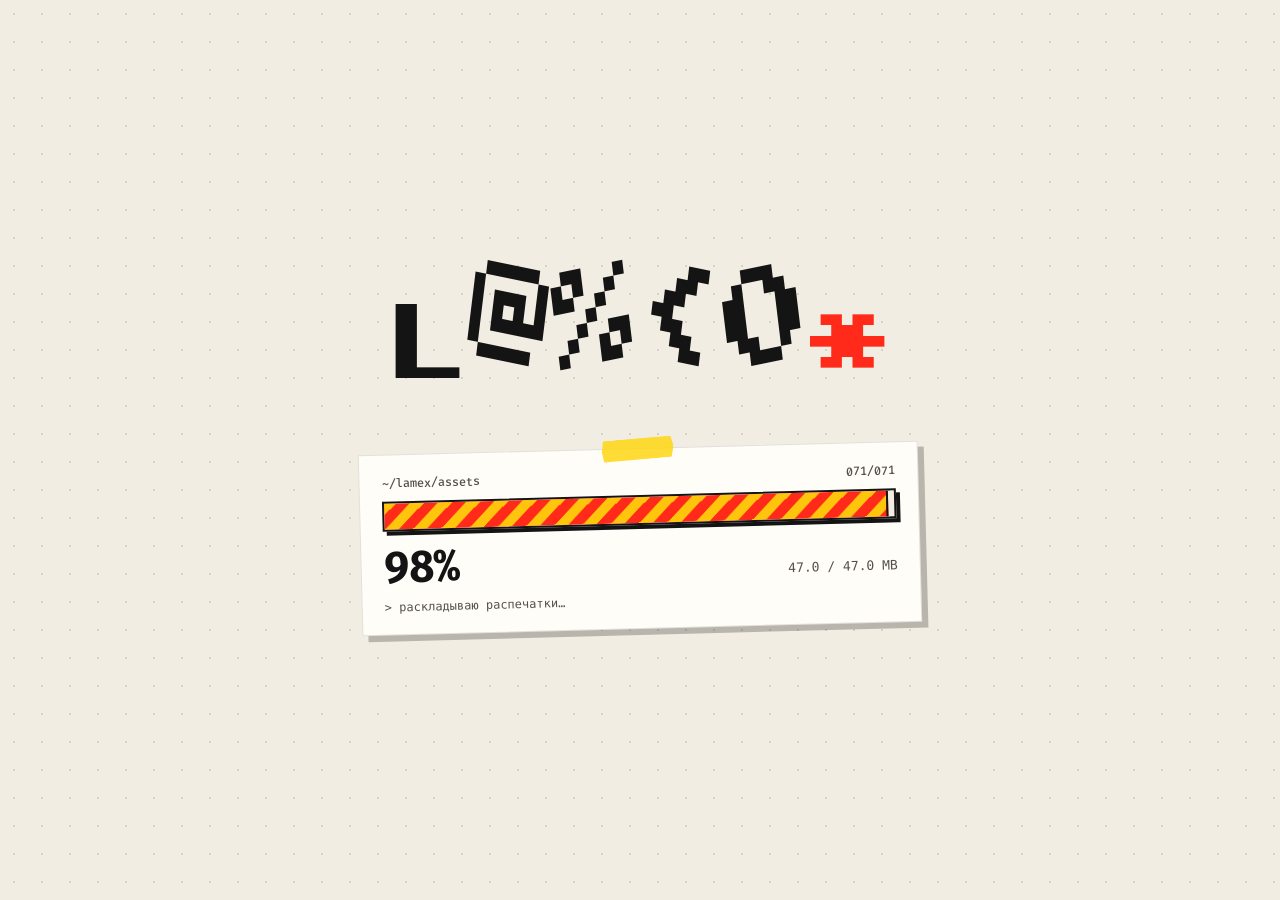
==== commit e554dfcc: "Убраны разделы «Музыка» и «Скины», в «Видео» добавлены 3 новых ролика - мифы о Linux (моушен), кукол" ====
--- a/index.html
+++ b/index.html
@@ -34,7 +34,7 @@
 *,*::before,*::after{box-sizing:border-box}
 html,body{height:100%}
 body{margin:0;background:var(--paper);color:var(--ink);font:400 15px/1.5 var(--f-mono);overflow:hidden}
-.head,.stack,.desk,.home,.hint,.player,.feed .stand{-webkit-user-select:none;user-select:none}
+.head,.stack,.desk,.home,.hint{-webkit-user-select:none;user-select:none}
 img{-webkit-user-drag:none;user-drag:none}
 button{font:inherit;color:inherit;cursor:pointer}
 ::selection{background:var(--yellow);color:var(--ink)}
@@ -227,84 +227,6 @@
 .scr.live .rec{opacity:1;animation:blink 1s steps(2) infinite}
 @keyframes blink{50%{opacity:.2}}
 
-/* skins: little figurines on a base */
-.print.stand{padding:0;background:none;border:0;box-shadow:none;cursor:default;--p:10px}
-.print.stand:hover,.print.stand.held{box-shadow:none}
-.stand .stage{position:relative;width:calc(28 * var(--p));height:calc(44 * var(--p));perspective:1500px;cursor:ew-resize;touch-action:pan-y}
-.stand .fig{position:absolute;left:50%;top:calc(35 * var(--p));width:0;height:0;transform-style:preserve-3d;will-change:transform}
-.stand .fig *{transform-style:preserve-3d}
-.stand .pt,.stand .pv,.stand .cb{position:absolute;left:0;top:0;width:0;height:0}
-.stand .fc{position:absolute;left:0;top:0;display:block;background-image:var(--tex);background-size:calc(64 * var(--p)) calc(64 * var(--p));background-repeat:no-repeat;image-rendering:pixelated;backface-visibility:hidden}
-.stand .ov .fc{backface-visibility:visible}
-.stand .arm-r .pv{animation:swingA 3.2s ease-in-out infinite alternate}
-.stand .arm-l .pv{animation:swingA 3.2s ease-in-out infinite alternate-reverse}
-.stand .head .pv{animation:look 5s ease-in-out infinite alternate}
-@keyframes swingA{from{transform:rotateX(9deg) rotateZ(var(--az,0deg))}to{transform:rotateX(-9deg) rotateZ(var(--az,0deg))}}
-@keyframes look{0%,30%{transform:rotateY(-14deg)}70%,100%{transform:rotateY(12deg) rotateX(4deg)}}
-.stand .plate{position:absolute;left:calc(-12 * var(--p));top:calc(-12 * var(--p));width:calc(24 * var(--p));height:calc(24 * var(--p));border-radius:50%;background:#1a1a1a;cursor:grab}
-.stand .plate.top{background:var(--red);box-shadow:inset 0 0 0 3px var(--ink),inset 0 0 0 calc(2.2 * var(--p)) var(--red),inset 0 0 0 calc(2.2 * var(--p) + 2px) rgba(20,20,20,.35)}
-.stand .shadow{position:absolute;left:50%;top:calc(35.6 * var(--p));width:calc(27 * var(--p));height:calc(6 * var(--p));margin-left:calc(-13.5 * var(--p));border-radius:50%;background:var(--sh);filter:blur(1px);transform:translate(10px,calc(2 * var(--p)))}
-.stand .tag{display:block;margin:6px auto 0;width:max-content;background:var(--sheet);border:1.5px solid var(--ink);padding:4px 8px;font:500 11px/1 var(--f-code);box-shadow:3px 3px 0 var(--sh);cursor:grab}
-
-/* music: sleeves, tracks, threads */
-.threads{position:absolute;left:0;top:0;width:1px;height:1px;overflow:visible;pointer-events:none}
-.threads path{fill:none;stroke:var(--ink);stroke-width:1.6;stroke-linecap:round;stroke-dasharray:1 4.5}
-.threads path.on{stroke:var(--red);stroke-dasharray:none;stroke-width:2.2}
-.print.album{width:250px;padding:0;background:none;border:0;box-shadow:none;z-index:2}
-.print.album:hover,.print.album.held{box-shadow:none}
-.album .sleeve{position:relative;z-index:1;width:250px;height:250px;border:2px solid var(--ink);box-shadow:6px 6px 0 var(--sh);overflow:hidden;background:var(--sheet)}
-.album .sleeve img{display:block;width:100%;height:100%;object-fit:cover;background:none}
-.album .disc{position:absolute;z-index:0;top:10px;left:10px;width:230px;height:230px;border-radius:50%;background:repeating-radial-gradient(circle,#1c1c1c 0 2px,#101010 2px 4px);border:2px solid var(--ink);transition:transform .7s var(--spring)}
-.album .disc::after{content:"";position:absolute;inset:36%;border-radius:50%;background:var(--red);border:6px solid #101010;box-shadow:0 0 0 30px transparent}
-.album:hover .disc{transform:translateX(34px) rotate(40deg)}
-.album.open .disc{transform:translateX(118px) rotate(180deg);animation:spin 3s linear .7s infinite}
-@keyframes spin{from{transform:translateX(118px) rotate(180deg)}to{transform:translateX(118px) rotate(540deg)}}
-.album .art{position:absolute;inset:0;display:flex;flex-direction:column;justify-content:space-between;padding:16px}
-.album .art b{font:700 40px/.95 var(--f-code);letter-spacing:-1.5px}
-.album .art b i{font-style:normal}
-.album .art span{font:500 12px/1.3 var(--f-code)}
-.album .art.a-ink{background:var(--ink);color:var(--paper)}
-.album .art.a-ink b i{color:var(--red)}
-.album .art.a-yel{background:var(--yellow);color:var(--ink);background-image:radial-gradient(rgba(20,20,20,.2) 1.2px,transparent 1.4px);background-size:12px 12px}
-.album .art.a-yel b i{color:var(--red)}
-.album .lbl{display:flex;justify-content:space-between;margin-top:12px;font:400 12px/1.2 var(--f-mono);color:var(--ink-2)}
-.album .lbl b{font:700 15px/1.2 var(--f-code);color:var(--ink)}
-.album .pull{position:absolute;z-index:3;left:12px;top:-14px;background:var(--yellow);border:2px solid var(--ink);padding:5px 8px;font:500 11px/1 var(--f-code);transform:rotate(-4deg);transition:transform .4s var(--spring)}
-.album:hover .pull{transform:rotate(-8deg) scale(1.08)}
-.print.track{width:230px;text-align:left;padding:9px 11px;display:flex;align-items:center;gap:10px;font:500 13px/1.2 var(--f-code);transition:box-shadow .25s var(--out),transform .95s var(--spring),opacity .4s}
-.print.track.gone{opacity:0}
-.track .pp{flex:0 0 30px;height:30px;display:grid;place-items:center;border:2px solid var(--ink);border-radius:50%;font-size:11px;background:var(--sheet)}
-.track .n{color:var(--red);font-size:11px}
-.track .t{flex:1;min-width:0;overflow:hidden;text-overflow:ellipsis;white-space:nowrap}
-.track.playing{background:var(--ink);color:var(--paper)}
-.track.playing .pp{background:var(--red);border-color:var(--red);color:#fff}
-.eq{display:none;gap:2px;align-items:flex-end;height:14px}
-.eq i{width:3px;background:var(--yellow);animation:eq .8s ease-in-out infinite alternate}
-.eq i:nth-child(2){animation-delay:-.3s}.eq i:nth-child(3){animation-delay:-.55s}
-@keyframes eq{from{height:3px}to{height:14px}}
-.track.playing .eq{display:flex}
-.track.playing.paused .eq i{animation-play-state:paused}
-
-/* bottom player */
-.player{position:fixed;right:16px;bottom:calc(20px + env(safe-area-inset-bottom,0px));z-index:35;width:min(360px,calc(100% - 32px));display:grid;grid-template-columns:44px 1fr auto;gap:4px 12px;align-items:center;padding:10px 12px;background:var(--sheet);border:2px solid var(--ink);box-shadow:5px 5px 0 var(--ink);transform:translateY(calc(100% + 140px));transition:transform .55s var(--spring)}
-.player{bottom:calc(76px + env(safe-area-inset-bottom,0px))}
-.player.show{transform:none}
-.vol{position:fixed;right:16px;bottom:calc(20px + env(safe-area-inset-bottom,0px));z-index:35;width:min(360px,calc(100% - 32px));display:flex;align-items:center;gap:12px;padding:8px 12px;background:var(--yellow);border:2px solid var(--ink);box-shadow:5px 5px 0 var(--ink);transform:translateY(calc(100% + 60px));transition:transform .55s var(--spring) .06s;-webkit-user-select:none;user-select:none}
-.vol.show{transform:none}
-.vol button{flex:0 0 auto;width:30px;height:30px;border:2px solid var(--ink);background:var(--sheet);font-size:13px;line-height:1;padding:0}
-.vol span{flex:0 0 38px;text-align:right;font:500 12px/1 var(--f-code)}
-.vol input{flex:1;-webkit-appearance:none;appearance:none;height:10px;border:2px solid var(--ink);background:linear-gradient(var(--ink),var(--ink)) 0/var(--v,80%) 100% no-repeat,var(--sheet);cursor:pointer;margin:0}
-.vol input::-webkit-slider-thumb{-webkit-appearance:none;width:16px;height:22px;background:var(--red);border:2px solid var(--ink);box-shadow:2px 2px 0 var(--ink)}
-.vol input::-moz-range-thumb{width:14px;height:20px;border-radius:0;background:var(--red);border:2px solid var(--ink)}
-.player .pbtn{width:44px;height:44px;grid-row:span 2;border:2px solid var(--ink);background:var(--red);color:#fff;font:700 14px/1 var(--f-code)}
-.player .pbtn:active{transform:translate(2px,2px)}
-.player .pt{min-width:0;font:700 13px/1.2 var(--f-code);white-space:nowrap;overflow:hidden;text-overflow:ellipsis}
-.player .pt small{font:400 11px/1 var(--f-mono);color:var(--ink-2);margin-left:6px}
-.player .px{grid-row:span 2;border:0;background:none;font:500 14px/1 var(--f-code);padding:6px}
-.player .px:hover{color:var(--red)}
-.player .prog{position:relative;height:14px;cursor:pointer;display:flex;align-items:center;gap:8px;font:400 10px/1 var(--f-mono);color:var(--ink-2)}
-.player .prog .rail{position:relative;flex:1;height:6px;border:1.5px solid var(--ink);background:var(--paper)}
-.player .prog .rail i{position:absolute;left:0;top:0;bottom:0;width:0;background:var(--yellow);border-right:1.5px solid var(--ink)}
 
 .toast{position:fixed;left:50%;top:calc(var(--headh) + 18px);z-index:70;transform:translate(-50%,-30px) rotate(-2deg);opacity:0;pointer-events:none;background:var(--yellow);border:2px solid var(--ink);box-shadow:4px 4px 0 var(--ink);padding:10px 14px;font:700 14px/1 var(--f-code);transition:transform .45s var(--spring),opacity .2s}
 .toast.show{opacity:1;transform:translate(-50%,0) rotate(-2deg)}
@@ -314,13 +236,6 @@
 
 @media (max-width:720px){
   .feed .print.note{width:auto;margin-inline:8px}
-  .feed .print.album{width:auto;display:block}
-  .feed .album .sleeve{width:72%;height:auto;aspect-ratio:1}
-  .feed .album .disc{display:none}
-  .feed .tracklist{display:grid;gap:8px;margin:-6px 0 26px}
-  .feed .print.track{width:auto;margin:0}
-  .feed .print.stand{margin:10px auto 34px;width:max-content;--p:7px}
-  .player,.vol{right:16px;left:16px;width:auto}
 }
 </style>
 </head>
@@ -347,13 +262,6 @@
 <section class="about" id="about" hidden></section>
 <main class="feed" id="feed"></main>
 
-<div class="player" id="player" aria-live="polite">
-  <button class="pbtn" id="pBtn" type="button" aria-label="Пауза">❚❚</button>
-  <div class="pt" id="pTitle"></div>
-  <button class="px" id="pX" type="button" aria-label="Закрыть плеер">✕</button>
-  <div class="prog" id="pProg"><span class="rail"><i id="pBar"></i></span><span id="pTime">0:00</span></div>
-</div>
-<div class="vol" id="vol"><button type="button" id="vMute" aria-label="Звук">🔊</button><input type="range" id="vRange" min="0" max="100" value="80" aria-label="Громкость"><span id="vPct">80%</span></div>
 <div class="toast" id="toast" role="status"></div>
 
 <div class="pre" id="pre" role="progressbar" aria-label="Загрузка" aria-valuemin="0" aria-valuemax="100" aria-valuenow="0">
@@ -376,10 +284,10 @@
 const $ = s => document.querySelector(s);
 let lang = 'ru';
 const T = {
-  ru:{ hint:'удерживай и тащи · колесо — масштаб · клик — открыть', hintMusic:'клик по альбому — треки выпадут · клик по треку — играть', hintSkins:'крути фигурку мышкой · двигай за подставку или бирку',
-       home:'↩ Вернуться к работам', close:'закрыть ✕', pcs:'шт.', tracks:'треков', pull:'клик — достать треки', copied:'Скопировано!', open:'открыть ↗', copy:'клик — скопировать' },
-  en:{ hint:'hold and drag · wheel to zoom · click to open', hintMusic:'click an album — tracks fall out · click a track to play', hintSkins:'spin a figure with the mouse · move it by the base',
-       home:'↩ Back to the work', close:'close ✕', pcs:'pcs', tracks:'tracks', pull:'click — pull the tracks', copied:'Copied!', open:'open ↗', copy:'click to copy' }
+  ru:{ hint:'удерживай и тащи · колесо — масштаб · клик — открыть',
+       home:'↩ Вернуться к работам', close:'закрыть ✕', pcs:'шт.', copied:'Скопировано!', open:'открыть ↗', copy:'клик — скопировать' },
+  en:{ hint:'hold and drag · wheel to zoom · click to open',
+       home:'↩ Back to the work', close:'close ✕', pcs:'pcs', copied:'Copied!', open:'open ↗', copy:'click to copy' }
 };
 const TABS = [
   { id:'home', ru:'Обо мне', en:'About' },
@@ -390,11 +298,9 @@
     { id:'designCovers', ru:'обложки', en:'covers' },
     { id:'designEmotes', ru:'смайлики', en:'emotes' } ]},
   { id:'dev', ru:'Разработка', en:'DEV' },
-  { id:'music', ru:'Музыка', en:'Music' },
   { id:'3d', ru:'3D', en:'3D' },
   { id:'video', ru:'Видео', en:'Video' },
   { id:'characters', ru:'Персонажи', en:'Characters' },
-  { id:'skins', ru:'Скины', en:'Skins' },
   { id:'connect', ru:'Связь', en:'Contact' }
 ];
 const D = 'assets/design/';
@@ -407,6 +313,9 @@
 };
 const R3D = [['supermarket',1680,1260],['angel',1680,1680],['cigarette',1680,1680]];
 const VIDEOS = [
+  { ru:'Моушен-дизайн: мифы о Linux', en:'Motion design: Linux myths', f:'linux-myths', w:945, h:1680 },
+  { ru:'Кукольный театр «Lamex за Linux»', en:'Puppet theatre “Lamex on Linux”', f:'linux-theatre', w:945, h:1680 },
+  { ru:'3D-анимация скина Minecraft', en:'Minecraft skin 3D animation', f:'skin-day3', w:1344, h:1680 },
   { ru:'Проект для Pulse', en:'Project for Pulse', f:'pulse', w:1260, h:1680 },
   { ru:'Проект для TeamTree by TreePeople', en:'Project for TeamTree by TreePeople', f:'teamtree', w:1500, h:844 },
   { ru:'3D анимация для обзора персонажа', en:'3D animation for character showcase', f:'day1', w:1343, h:1680 },
@@ -425,41 +334,10 @@
   { name:'Sable', f:'sable', w:1499, h:1049, ...RANDOM },
   { name:'Маргарита', nameEn:'Margarita', f:'margarita', w:1680, h:946, ru:'Одна из самых долгих работ — на создание этого персонажа ушло 6 часов.', en:'One of the longest pieces to make — this character took 6 hours.' }
 ];
-const SKINS = ['assets/skins/tex-1.png','assets/skins/tex-2.png'];
-/* slim (3px arm) minecraft rig: [w,h,d, u,v (base), ou,ov (overlay), x, y-centre from feet, cls] */
-const RIG = [
-  [4,12,4, 0,16, 0,32, -2,6,'leg-r'], [4,12,4, 16,48, 0,48, 2,6,'leg-l'],
-  [8,12,4, 16,16, 16,32, 0,18,'body'],
-  [3,12,4, 40,16, 40,32, -5.5,18,'arm-r'], [3,12,4, 32,48, 48,48, 5.5,18,'arm-l'],
-  [8,8,8, 0,0, 32,0, 0,28,'head']
-];
-const P = n => `calc(${n} * var(--p))`;
-function cube(w, h, d, u, v){
-  const f = (fw, fh, bu, bv, tr) => `<i class="fc" style="width:${P(fw)};height:${P(fh)};margin:${P(-fh/2)} 0 0 ${P(-fw/2)};background-position:${P(-bu)} ${P(-bv)};transform:${tr}"></i>`;
-  return f(w, h, u+d, v+d, `translateZ(${P(d/2)})`) + f(w, h, u+2*d+w, v+d, `rotateY(180deg) translateZ(${P(d/2)})`)
-    + f(d, h, u, v+d, `rotateY(-90deg) translateZ(${P(w/2)})`) + f(d, h, u+d+w, v+d, `rotateY(90deg) translateZ(${P(w/2)})`)
-    + f(w, d, u+d, v, `rotateX(90deg) translateZ(${P(h/2)})`) + f(w, d, u+d+w, v, `rotateX(-90deg) translateZ(${P(h/2)})`);
-}
-function skinRig(tex){
-  const parts = RIG.map(([w,h,d,u,v,ou,ov,x,y,cls]) => {
-    // arms and legs pivot at their top edge, the head at its bottom
-    const oy = cls === 'head' ? h/2 : -h/2;
-    const az = cls === 'arm-r' ? 'rotateZ(3deg)' : cls === 'arm-l' ? 'rotateZ(-3deg)' : '';
-    return `<b class="pt ${cls}" style="transform:translate3d(${P(x)},${P(-y)},0)"><b class="pv" style="transform-origin:0 ${P(oy)};--az:${cls === 'arm-r' ? '3deg' : cls === 'arm-l' ? '-3deg' : '0deg'}"><b class="cb">${cube(w,h,d,u,v)}</b><b class="cb ov" style="transform:scale3d(${((w+1)/w).toFixed(4)},${((h+1)/h).toFixed(4)},${((d+1)/d).toFixed(4)})">${cube(w,h,d,ou,ov)}</b></b></b>`;
-  }).join('');
-  const plates = [0,1,2,3,4,5].map(i => `<i class="plate${i === 0 ? ' top' : ''}" style="transform:rotateX(90deg) translateZ(${-1 - i * 3}px)"></i>`).join('');
-  return `<div class="stage"><span class="shadow"></span><div class="fig" style="--tex:url('${tex}')">${plates}${parts}</div></div>`;
-}
-const ALBUMS = [
-  { id:'singles', ru:'Синглы', en:'Singles', dir:'singles', art:'a-ink', tracks:[['TREME O CHÃO','treme-o-chao'],['fall through the floor','fall-through-the-floor'],['restless warmth','restless-warmth'],['mog the whole room','mog-the-whole-room'],['nobody cares','nobody-cares'],['quiet room','quiet-room'],['STATIC','static'],[{ru:'Рекламный трек Dzhaozi',en:'Dzhaozi promo track'},'dzhaozi']] },
-  { id:'album', ru:'no sleeppp!!!', en:'no sleeppp!!!', dir:'album', cover:'assets/music/album/cover.webp', kind:{ru:'альбом',en:'album'}, tracks:[['insomniakkk!!!','insomniakkk'],['dead dreamsss!!!','dead-dreamsss'],['no loveee!!!','no-loveee'],['city of the deaddd!!!','city-of-the-deaddd'],['fuck fameee!!!','fuck-fameee'],['rot in pissss!!!','rot-in-pissss']] },
-  { id:'beats', ru:'Биты', en:'Beats', dir:'beats', art:'a-yel', tracks:[['despair','despair'],['derealization','derealization']] }
-];
-const SIZES = {"assets/design/posters/deti-cvety.webp":193988,"assets/design/posters/poster-leyn.webp":215552,"assets/design/previews/neyroset-polgoda.webp":152562,"assets/design/previews/buton-v-den.webp":156918,"assets/design/card-sneakers.webp":124550,"assets/design/card-screwdriver.webp":81508,"assets/design/debian.webp":306656,"assets/design/card-smartband.webp":90110,"assets/design/card-sky-toy.webp":80328,"assets/design/card-ushanka.webp":174784,"assets/design/benzin-bold.webp":236774,"assets/design/card-lego.webp":105986,"assets/design/posters/mansard.webp":29088,"assets/design/posters/kasse-poster.webp":506032,"assets/design/posters/rozygrysh.webp":74012,"assets/design/diverron/yagodny-farm.webp":228358,"assets/design/diverron/stroyka.webp":152152,"assets/design/diverron/scam.webp":124942,"assets/design/diverron/bespolezno.webp":206650,"assets/design/diverron/luchshiy-start.webp":119306,"assets/design/diverron/10-strategiy.webp":110552,"assets/design/diverron/keysy-20k.webp":160408,"assets/design/diverron/karta-ofis.webp":128226,"assets/design/diverron/ccd-planet.webp":102982,"assets/design/diverron/muzhskoe-zhenskoe.webp":193294,"assets/design/diverron/metro-poezd.webp":158322,"assets/design/diverron/pshenic.webp":182802,"assets/design/emotes-static/cool.webp":51616,"assets/design/emotes-static/angry.webp":43044,"assets/design/emotes-static/w.webp":50384,"assets/design/emotes-static/heart.webp":53846,"assets/design/emotes-static/clown.webp":69070,"assets/design/covers/desliza.webp":396304,"assets/design/covers/kusaysya-gromche.webp":274820,"assets/design/covers/treme-o-chao.webp":659456,"assets/design/covers/fall-through-the-floor.webp":42412,"assets/design/covers/no-sleeppp.webp":152186,"assets/design/emotes/shock.webp":8104,"assets/design/emotes/popcorn.webp":12426,"assets/design/emotes/fun.webp":10600,"assets/design/emotes/condemn.webp":11360,"assets/design/emotes/music.webp":11874,"assets/characters/ashigawa.webp":87360,"assets/characters/grave.webp":70936,"assets/characters/ashwood.webp":78118,"assets/characters/true-lamex.webp":110872,"assets/characters/sable.webp":126384,"assets/characters/margarita.webp":120416,"assets/characters/extra/grave-fall.webp":141114,"assets/characters/extra/lamex-chrome.webp":437162,"assets/characters/extra/lamex-teeth.webp":184924,"assets/characters/extra/lamex-chrome-banner.webp":159796,"assets/characters/extra/lamex-l.webp":219880,"assets/dev/mawrelle.svg":408509,"assets/dev/aura-drop.webp":36110,"assets/skins/skin-1.webp":17686,"assets/skins/skin-3.webp":31620,"assets/skins/skin-4.webp":26608,"assets/skins/skin-2.webp":24478,"assets/skins/tex-1.png":2242,"assets/skins/tex-2.png":4456,"assets/icons/icon-32.png":1254,"assets/icons/icon-180.png":8960,"assets/icons/icon-192.png":9603,"assets/icons/icon-512.png":16270,"assets/music/album/city-of-the-deaddd.mp3":3472445,"assets/music/album/insomniakkk.mp3":3362328,"assets/music/album/cover.webp":105316,"assets/music/album/rot-in-pissss.mp3":3452377,"assets/music/album/fuck-fameee.mp3":3241183,"assets/music/album/no-loveee.mp3":3471970,"assets/music/album/dead-dreamsss.mp3":3231754,"assets/music/beats/despair.mp3":2940959,"assets/music/beats/derealization.mp3":3166758,"assets/music/singles/quiet-room.mp3":2558358,"assets/music/singles/static.mp3":3743346,"assets/music/singles/nobody-cares.mp3":1511936,"assets/music/singles/fall-through-the-floor.mp3":1910869,"assets/music/singles/restless-warmth.mp3":1657338,"assets/music/singles/dzhaozi.mp3":1142883,"assets/music/singles/treme-o-chao.mp3":7440642,"assets/music/singles/mog-the-whole-room.mp3":1531774,"assets/3d/angel.webp":123342,"assets/3d/supermarket.webp":46658,"assets/3d/cigarette.webp":125812,"assets/video/day1.webp":42412,"assets/video/levan-token.webp":8676,"assets/video/day2.webp":38078,"assets/video/day1.mp4":1277269,"assets/video/pulse.mp4":3510422,"assets/video/vfx-edit.mp4":6255291,"assets/video/pulse.webp":42192,"assets/video/platform-review.webp":68914,"assets/video/day2.mp4":1000806,"assets/video/teamtree.webp":33158,"assets/video/vfx-edit.webp":31744,"assets/video/levan-token.mp4":3993454,"assets/video/teamtree.mp4":4280965,"assets/video/platform-review.mp4":3462067};
+const SIZES = {"assets/design/posters/deti-cvety.webp":193988,"assets/design/posters/poster-leyn.webp":215552,"assets/design/previews/neyroset-polgoda.webp":152562,"assets/design/previews/buton-v-den.webp":156918,"assets/design/card-sneakers.webp":124550,"assets/design/card-screwdriver.webp":81508,"assets/design/debian.webp":306656,"assets/design/card-smartband.webp":90110,"assets/design/card-sky-toy.webp":80328,"assets/design/card-ushanka.webp":174784,"assets/design/benzin-bold.webp":236774,"assets/design/card-lego.webp":105986,"assets/design/posters/mansard.webp":29088,"assets/design/posters/kasse-poster.webp":506032,"assets/design/posters/rozygrysh.webp":74012,"assets/design/diverron/yagodny-farm.webp":228358,"assets/design/diverron/stroyka.webp":152152,"assets/design/diverron/scam.webp":124942,"assets/design/diverron/bespolezno.webp":206650,"assets/design/diverron/luchshiy-start.webp":119306,"assets/design/diverron/10-strategiy.webp":110552,"assets/design/diverron/keysy-20k.webp":160408,"assets/design/diverron/karta-ofis.webp":128226,"assets/design/diverron/ccd-planet.webp":102982,"assets/design/diverron/muzhskoe-zhenskoe.webp":193294,"assets/design/diverron/metro-poezd.webp":158322,"assets/design/diverron/pshenic.webp":182802,"assets/design/emotes-static/cool.webp":51616,"assets/design/emotes-static/angry.webp":43044,"assets/design/emotes-static/w.webp":50384,"assets/design/emotes-static/heart.webp":53846,"assets/design/emotes-static/clown.webp":69070,"assets/design/covers/desliza.webp":396304,"assets/design/covers/kusaysya-gromche.webp":274820,"assets/design/covers/treme-o-chao.webp":659456,"assets/design/covers/fall-through-the-floor.webp":42412,"assets/design/covers/no-sleeppp.webp":152186,"assets/design/emotes/shock.webp":8104,"assets/design/emotes/popcorn.webp":12426,"assets/design/emotes/fun.webp":10600,"assets/design/emotes/condemn.webp":11360,"assets/design/emotes/music.webp":11874,"assets/characters/ashigawa.webp":87360,"assets/characters/grave.webp":70936,"assets/characters/ashwood.webp":78118,"assets/characters/true-lamex.webp":110872,"assets/characters/sable.webp":126384,"assets/characters/margarita.webp":120416,"assets/characters/extra/grave-fall.webp":141114,"assets/characters/extra/lamex-chrome.webp":437162,"assets/characters/extra/lamex-teeth.webp":184924,"assets/characters/extra/lamex-chrome-banner.webp":159796,"assets/characters/extra/lamex-l.webp":219880,"assets/dev/mawrelle.svg":408509,"assets/dev/aura-drop.webp":36110,"assets/icons/icon-32.png":1254,"assets/icons/icon-180.png":8960,"assets/icons/icon-192.png":9603,"assets/icons/icon-512.png":16270,"assets/3d/angel.webp":123342,"assets/3d/supermarket.webp":46658,"assets/3d/cigarette.webp":125812,"assets/video/day1.webp":42412,"assets/video/levan-token.webp":8676,"assets/video/day2.webp":38078,"assets/video/day1.mp4":1277269,"assets/video/pulse.mp4":3510422,"assets/video/vfx-edit.mp4":6255291,"assets/video/pulse.webp":42192,"assets/video/platform-review.webp":68914,"assets/video/day2.mp4":1000806,"assets/video/teamtree.webp":33158,"assets/video/vfx-edit.webp":31744,"assets/video/levan-token.mp4":3993454,"assets/video/teamtree.mp4":4280965,"assets/video/platform-review.mp4":3462067,"assets/video/linux-myths.mp4":8593974,"assets/video/linux-myths.webp":7424,"assets/video/linux-theatre.mp4":6791205,"assets/video/linux-theatre.webp":32418,"assets/video/skin-day3.mp4":788669,"assets/video/skin-day3.webp":13462};
 const BLOB = {};
 const U = str => String(str).replace(/assets\/[\w\-\/\.]+/g, m => BLOB[m] || m);
 const TG = 'https://t.me/lamex30', SUNO = 'https://suno.com/@lamex30', MAIL = 'l4mex@protonmail.com', MAW = 'https://lamex30.github.io/mawrelle/', AURA = 'https://lamex30.github.io/aura-drop/';
-const nm = o => typeof o === 'string' ? o : o[lang];
 const esc = s => String(s).replace(/[&<>"]/g, c => ({'&':'&amp;','<':'&lt;','>':'&gt;','"':'&quot;'}[c]));
 
 /* ---------------- the shape-shifting wordmark ---------------- */
@@ -556,7 +434,7 @@
   const w = desk.clientWidth, h = desk.clientHeight;
   const s = Math.min(1.1, Math.min((w - pad*2) / (x1 - x0), (h - pad*2) / (y1 - y0)));
   cam = { s, x: w/2 - (x0 + x1)/2 * s, y: h/2 - (y0 + y1)/2 * s };
-  world.classList.add('fly'); applyCam(); threadsFor(1000);
+  world.classList.add('fly'); applyCam();
   clearTimeout(flyTo.t); flyTo.t = setTimeout(() => world.classList.remove('fly'), 950);
 }
 function flyHome(){ const c = clusters[firstCluster]; if(c) flyTo(c.x0 - 40, c.y0 - 40, c.x1 + 40, c.y1 + 40, 40); else flyTo(bounds.x0, bounds.y0, bounds.x1, bounds.y1, 50); }
@@ -585,30 +463,25 @@
   e.preventDefault();
   if(document.getSelection) document.getSelection().removeAllRanges();
   world.classList.remove('fly');
-  const fig = e.target.closest('.plate') ? null : e.target.closest('.fig');
-  if(fig){ drag = { id:e.pointerId, sx:e.clientX, sy:e.clientY, lx:e.clientX, moved:false, fig }; spinGrab(fig); desk.setPointerCapture(e.pointerId); return; }
   const p = e.target.closest('.print');
   drag = { id:e.pointerId, sx:e.clientX, sy:e.clientY, moved:false, print:p,
            ox: p ? parseFloat(p.style.getPropertyValue('--x')) : cam.x, oy: p ? parseFloat(p.style.getPropertyValue('--y')) : cam.y };
   desk.setPointerCapture(e.pointerId);
-  if(p){ p.classList.add('held'); if(!p.classList.contains('track')) p.parentNode.appendChild(p); } else desk.classList.add('dragging');
+  if(p){ p.classList.add('held'); p.parentNode.appendChild(p); } else desk.classList.add('dragging');
 });
 desk.addEventListener('pointermove', e => {
   if(!drag || e.pointerId !== drag.id) return;
   const dx = e.clientX - drag.sx, dy = e.clientY - drag.sy;
   if(Math.abs(dx) + Math.abs(dy) > 4) drag.moved = true;
-  if(drag.fig){ spinMove(drag.fig, e.clientX - drag.lx); drag.lx = e.clientX; return; }
-  if(drag.print){ drag.print.style.setProperty('--x', (drag.ox + dx / cam.s) + 'px'); drag.print.style.setProperty('--y', (drag.oy + dy / cam.s) + 'px'); threadsFor(500); }
+  if(drag.print){ drag.print.style.setProperty('--x', (drag.ox + dx / cam.s) + 'px'); drag.print.style.setProperty('--y', (drag.oy + dy / cam.s) + 'px'); }
   else { cam.x = drag.ox + dx; cam.y = drag.oy + dy; applyCam(); }
 });
 function endDrag(e){
   if(!drag || e.pointerId !== drag.id) return;
   const p = drag.print;
-  if(drag.fig) spinDrop(drag.fig);
   if(p){ p.classList.remove('held');
     if(!drag.moved) activate(p);
-    else if(!p.classList.contains('stand') && !p.classList.contains('album')) p.style.setProperty('--r', (Math.random()*10 - 5).toFixed(1) + 'deg');
-    threadsFor(600); }
+    else p.style.setProperty('--r', (Math.random()*10 - 5).toFixed(1) + 'deg'); }
   desk.classList.remove('dragging'); drag = null;
 }
 desk.addEventListener('pointerup', endDrag);
@@ -625,8 +498,6 @@
   if(it.act === 'lb') openLb(it.gal, it.i);
   else if(it.act === 'link') window.open(it.url, '_blank', 'noopener');
   else if(it.act === 'copy') copyMail();
-  else if(it.act === 'album') toggleAlbum(el, it.a);
-  else if(it.act === 'track') playTrack(it.a, it.i);
 }
 
 /* ---------------- layout helpers ---------------- */
@@ -741,21 +612,6 @@
     const title = lang === 'ru' ? 'персонажи' : 'characters';
     return { html: layoutGroups([{ id:'chars', title, meta:`${CHARS.length} ${T[lang].pcs}`, items }], r, 2.1), feed: feedSec('chars', title, feed), first:'chars' };
   },
-  skins(r){
-    let html = '', feed = '';
-    SKINS.forEach((tex, i) => {
-      const x = i * 420 + (r() - .5) * 40, y = 40 + (r() - .5) * 50;
-      const inner = skinRig(tex) + `<span class="tag">skin_0${i + 1}.png</span>`;
-      html += sheetHTML({ k: reg({ act:'none' }), c:'skins', cls:'stand', x, y, r:0, tape:false, inner, label:`skin ${i + 1}` });
-      feed += `<figure class="print stand" style="--r:0deg">${inner}</figure>`;
-    });
-    const note = { ru:'Все скины рисую сам — от идеи до последнего пикселя', en:'I draw every skin myself — from the idea to the last pixel' };
-    html += label(-10, -40, -2, lang === 'ru' ? 'скины minecraft' : 'minecraft skins', '');
-    html += sheetHTML({ k: reg({ act:'none' }), cls:'note', x: 880, y: 60, r: 4, inner:`<span class="big">${lang === 'ru' ? 'пиксель к пикселю' : 'pixel by pixel'}</span>${note[lang]}` });
-    clusters.skins = { x0:-20, y0:-50, x1:1200, y1:470 };
-    bounds = { x0:-40, y0:-60, x1:1220, y1:490 };
-    return { html, feed: feedSec('skins', lang === 'ru' ? 'скины' : 'skins', `<p class="about-p" style="font-size:14px">${note[lang]}</p>${feed}`), first:'skins' };
-  },
   dev(r){
     const d = { ru:'Концепт-сайт выдуманного бренда плюшевых монстров', en:'Concept site for a made-up brand of plush monsters' };
     const k = reg({ act:'link', url: MAW });
@@ -786,35 +642,11 @@
     clusters.connect = { x0:-20, y0:-10, x1:820, y1:600 };
     bounds = { x0:-40, y0:-20, x1:840, y1:620 };
     return { html, feed: feedSec('connect', L ? 'связь' : 'contact', feed), first:'connect' };
-  },
-  music(r){
-    const L = lang === 'ru';
-    let html = '<svg class="threads" id="threads" aria-hidden="true"></svg>', feed = '';
-    ALBUMS.forEach((a, i) => {
-      const x = i * 760, y = 90 + (i % 2) * 40;
-      const k = reg({ act:'album', a: i });
-      const title = a[lang], kind = a.kind ? a.kind[lang] : (L ? 'сборник' : 'collection');
-      const art = a.cover ? `<img src="${a.cover}" alt="${esc(title)}" draggable="false">`
-        : `<div class="art ${a.art}"><b>${esc(title)}<i>*</i></b><span>LAMEX · ${a.tracks.length} ${T[lang].tracks}</span></div>`;
-      const inner = `<span class="pull">${T[lang].pull}</span><span class="disc" aria-hidden="true"></span><div class="sleeve">${art}</div><div class="lbl"><b>${esc(title)}</b><span>${kind} · ${a.tracks.length}</span></div>`;
-      html += sheetHTML({ k, c:'m-' + a.id, cls:'album', x, y, r: +((r() - .5) * 8).toFixed(1), tape:false, inner, label: title });
-      clusters['m-' + a.id] = { x0:x - 60, y0:y - 40, x1:x + 560, y1:y + 720 };
-      feed += `<section id="feed-m-${a.id}"><h2>/${esc(title)}<i>*</i></h2><figure class="print album" style="--r:0deg"><div class="sleeve">${art}</div></figure><div class="tracklist">${a.tracks.map((t, j) =>
-        `<button type="button" class="print track" data-k="${reg({ act:'track', a:i, i:j })}" data-a="${i}" data-t="${j}" style="--r:0deg"><span class="pp">▶</span><span class="n">${String(j + 1).padStart(2,'0')}</span><span class="t">${esc(nm(t[0]))}</span><span class="eq"><i></i><i></i><i></i></span></button>`).join('')}</div></section>`;
-    });
-    const beatsNote = L ? 'Делаю биты на заказ под твой стиль и задачу — пиши в Telegram' : 'I make custom beats for your style and task — message me on Telegram';
-    html += sheetHTML({ k: reg({ act:'link', url: TG }), cls:'note', x: 2 * 760 + 330, y: -60, r: 4, inner:`<span class="big">${L ? 'биты на заказ' : 'custom beats'}</span>${beatsNote}<br><span class="go">Telegram ↗</span>` });
-    html += sheetHTML({ k: reg({ act:'link', url: SUNO }), cls:'note ink', x: 330, y: -80, r: -3, w: 250, inner:`<span class="big">Suno</span>${L ? 'все треки в одном месте' : 'every track in one place'}<br><span class="go">${T[lang].open}</span>` });
-    html += label(0, -40, -2, L ? 'музыка' : 'music', `${ALBUMS.reduce((n, a) => n + a.tracks.length, 0)} ${T[lang].tracks}`);
-    clusters.music = { x0:-40, y0:-120, x1:2 * 760 + 660, y1:820 };
-    bounds = { x0:-60, y0:-140, x1:2 * 760 + 700, y1:900 };
-    feed += `<div class="print note" data-k="${reg({ act:'link', url: TG })}" style="--r:-2deg"><span class="big">${L ? 'биты на заказ' : 'custom beats'}</span>${beatsNote}<br><span class="go">Telegram ↗</span></div>`;
-    return { html, feed, first:'music' };
   }
 };
 let firstCluster = null;
 function buildDesk(focus){
-  world.innerHTML = ''; REG = []; clusters = {}; delay = 0; openAlbums.clear(); leaving.clear(); for(const k in albGen) albGen[k]++;
+  world.innerHTML = ''; REG = []; clusters = {}; delay = 0;
   document.body.classList.toggle('on-home', tab === 'home');
   setHint();
   if(tab === 'home'){ renderHome(); $('#feed').innerHTML = ''; return; }
@@ -823,16 +655,14 @@
   world.innerHTML = U(out.html);
   $('#feed').innerHTML = U(out.feed);
   firstCluster = out.first;
-  markPlaying();
   requestAnimationFrame(() => {
     const c = clusters[focus || out.first] || clusters[out.first];
     if(c) flyTo(c.x0 - 40, c.y0 - 40, c.x1 + 40, c.y1 + 40, 40);
     world.classList.remove('fly'); applyCam();
     if(focus) setTimeout(() => focusCluster(focus), 60);
-    if(tab === 'music') setTimeout(() => { const s = world.querySelector('.album'); if(s && tab === 'music') toggleAlbum(s, 0, true); }, 900);
   });
 }
-function setHint(){ $('#hint').textContent = tab === 'music' ? T[lang].hintMusic : tab === 'skins' ? T[lang].hintSkins : T[lang].hint; }
+function setHint(){ $('#hint').textContent = T[lang].hint; }
 $('#feed').addEventListener('click', e => { const p = e.target.closest('[data-k]'); if(p && !e.target.closest('video')) activate(p); });
 world.addEventListener('animationend', e => { if(e.animationName === 'drop' || e.animationName === 'ping') e.target.classList.remove('drop','ping'); });
 
@@ -847,144 +677,6 @@
   const s = e.target.closest('.vprint'); if(!s || s.contains(e.relatedTarget)) return;
   s.querySelector('video').pause(); s.querySelector('.scr').classList.remove('live');
 });
-
-/* ---------------- skins: spin with inertia ---------------- */
-const SPIN = new Map();
-const spinState = f => { if(!SPIN.has(f)) SPIN.set(f, { ry: -25 + Math.random() * 50, v: 0, held: false }); return SPIN.get(f); };
-function spinGrab(f){ const s = spinState(f); s.held = true; s.v = 0; }
-function spinMove(f, dx){ const s = spinState(f); s.ry += dx * .8; s.v = dx * .8; f.style.transform = `rotateX(-14deg) rotateY(${s.ry}deg)`; }
-function spinDrop(f){ spinState(f).held = false; }
-(function spinLoop(){
-  document.querySelectorAll('.fig').forEach(f => {
-    const s = spinState(f); if(s.held) return;
-    s.v += ((reduced ? 0 : .35) - s.v) * .025; s.ry += s.v;
-    f.style.transform = `rotateX(-14deg) rotateY(${s.ry.toFixed(2)}deg)`;
-  });
-  requestAnimationFrame(spinLoop);
-})();
-/* the phone feed spins figures by touch too */
-let fspin = null;
-$('#feed').addEventListener('pointerdown', e => { const f = e.target.closest('.fig'); if(!f || e.target.closest('.plate')) return; fspin = { f, x: e.clientX, id: e.pointerId }; spinGrab(f); });
-addEventListener('pointermove', e => { if(fspin && e.pointerId === fspin.id){ spinMove(fspin.f, e.clientX - fspin.x); fspin.x = e.clientX; } });
-['pointerup','pointercancel'].forEach(t => addEventListener(t, e => { if(fspin && e.pointerId === fspin.id){ spinDrop(fspin.f); fspin = null; } }));
-
-/* ---------------- music: albums spill tracks on a thread ---------------- */
-const openAlbums = new Map(); // album index -> [track elements]
-const leaving = new Map();    // album index -> tracks flying back in
-const albGen = {};
-function toWorld(el){
-  const m = new DOMMatrix(getComputedStyle(world).transform), dr = desk.getBoundingClientRect(), b = el.getBoundingClientRect();
-  return { x: (b.left + b.width / 2 - dr.left - m.e) / m.a, y: (b.top + b.height / 2 - dr.top - m.f) / m.a };
-}
-function drawThreads(){
-  const svg = $('#threads'); if(!svg) return;
-  let d = '';
-  const both = new Map(openAlbums);
-  leaving.forEach((els, ai) => both.set(ai, (both.get(ai) || []).concat(els)));
-  both.forEach((els, ai) => {
-    const al = world.querySelector(`.album[data-c="m-${ALBUMS[ai].id}"] .sleeve`); if(!al) return;
-    const a = toWorld(al);
-    els.forEach(el => {
-      const t = toWorld(el), sag = 40 + Math.abs(t.x - a.x) * .12;
-      const on = el.classList.contains('playing') ? ' class="on"' : '';
-      d += `<path${on} d="M${a.x.toFixed(1)} ${a.y.toFixed(1)} Q${((a.x + t.x) / 2).toFixed(1)} ${(Math.max(a.y, t.y) + sag).toFixed(1)} ${t.x.toFixed(1)} ${t.y.toFixed(1)}"/>`;
-    });
-  });
-  svg.innerHTML = d;
-}
-let thrUntil = 0, thrOn = false;
-function threadsFor(ms){
-  thrUntil = Math.max(thrUntil, performance.now() + ms);
-  if(thrOn) return; thrOn = true;
-  (function loop(){ drawThreads(); if(performance.now() < thrUntil) requestAnimationFrame(loop); else thrOn = false; })();
-}
-function toggleAlbum(el, ai, want){
-  const a = ALBUMS[ai];
-  const isOpen = openAlbums.has(ai);
-  if(want !== undefined && want === isOpen) return;
-  // every click gets a new generation; timers from older clicks see the mismatch and do nothing
-  const gen = albGen[ai] = (albGen[ai] || 0) + 1;
-  const ax = parseFloat(el.style.getPropertyValue('--x')), ay = parseFloat(el.style.getPropertyValue('--y'));
-  if(isOpen){
-    el.classList.remove('open');
-    const els = openAlbums.get(ai); openAlbums.delete(ai);
-    const prev = leaving.get(ai) || []; leaving.set(ai, prev.concat(els));
-    els.forEach((t, j) => setTimeout(() => { t.style.setProperty('--x', (ax + 20) + 'px'); t.style.setProperty('--y', (ay + 110) + 'px'); t.classList.add('gone'); }, j * 30));
-    threadsFor(1000);
-    setTimeout(() => {
-      els.forEach(t => t.remove());
-      const rest = (leaving.get(ai) || []).filter(t => !els.includes(t));
-      rest.length ? leaving.set(ai, rest) : leaving.delete(ai);
-      drawThreads();
-    }, 700 + els.length * 30);
-    return;
-  }
-  el.classList.add('open');
-  // anything still flying back into this sleeve is dropped at once so tracks never double up
-  (leaving.get(ai) || []).forEach(t => t.remove()); leaving.delete(ai);
-  const r = rnd(97 + ai), frag = document.createDocumentFragment(), els = [];
-  const cols = a.tracks.length > 4 ? 2 : 1;
-  a.tracks.forEach((t, j) => {
-    const k = reg({ act:'track', a: ai, i: j });
-    const f = document.createElement('figure');
-    f.className = 'print track gone'; f.dataset.k = k; f.dataset.a = ai; f.dataset.t = j; f.tabIndex = 0;
-    f.innerHTML = `<span class="pp">▶</span><span class="n">${String(j + 1).padStart(2,'0')}</span><span class="t">${esc(nm(t[0]))}</span><span class="eq"><i></i><i></i><i></i></span>`;
-    f.style.cssText = `--x:${ax + 10}px;--y:${ay + 100}px;--r:${((r() - .5) * 30).toFixed(1)}deg`;
-    frag.appendChild(f); els.push(f);
-  });
-  $('#threads').after(frag);
-  openAlbums.set(ai, els);
-  void world.offsetWidth;
-  els.forEach((f, j) => setTimeout(() => {
-    if(albGen[ai] !== gen) return;
-    const col = cols === 2 ? j % 2 : 0, row = cols === 2 ? (j / 2 | 0) : j;
-    const tx = ax - 30 + col * 270 + (cols === 1 ? 20 : 0) + (r() - .5) * 50;
-    const ty = ay + 330 + row * (cols === 1 ? 105 : 92) + (r() - .5) * 26;
-    f.style.setProperty('--x', tx.toFixed(0) + 'px'); f.style.setProperty('--y', ty.toFixed(0) + 'px');
-    f.style.setProperty('--r', ((r() - .5) * 10).toFixed(1) + 'deg'); f.classList.remove('gone');
-  }, 40 + j * 70));
-  markPlaying(); threadsFor(1400 + a.tracks.length * 70);
-}
-
-/* the player */
-const audio = new Audio(); audio.preload = 'none'; audio.volume = .8;
-let now = null; // {a, i}
-const player = $('#player');
-function playTrack(ai, i){
-  if(now && now.a === ai && now.i === i){ audio.paused ? audio.play() : audio.pause(); return; }
-  const a = ALBUMS[ai], t = a.tracks[i];
-  now = { a: ai, i };
-  audio.src = U(`assets/music/${a.dir}/${t[1]}.mp3`); audio.play().catch(() => {});
-  updPlayer(); player.classList.add('show'); $('#vol').classList.add('show');
-}
-function updPlayer(){
-  if(!now) return;
-  const a = ALBUMS[now.a], t = a.tracks[now.i];
-  $('#pTitle').innerHTML = `${esc(nm(t[0]))}<small>${esc(a[lang])}</small>`;
-  $('#pBtn').textContent = audio.paused ? '▶' : '❚❚';
-  markPlaying();
-}
-function markPlaying(){
-  document.querySelectorAll('.track').forEach(el => {
-    const on = now && +el.dataset.a === now.a && +el.dataset.t === now.i;
-    el.classList.toggle('playing', !!on); el.classList.toggle('paused', !!on && audio.paused);
-    el.querySelector('.pp').textContent = on && !audio.paused ? '❚❚' : '▶';
-  });
-  drawThreads();
-}
-const fmt = s => isFinite(s) ? `${s / 60 | 0}:${String(s % 60 | 0).padStart(2,'0')}` : '0:00';
-audio.addEventListener('play', updPlayer); audio.addEventListener('pause', updPlayer);
-audio.addEventListener('timeupdate', () => { $('#pBar').style.width = (audio.duration ? audio.currentTime / audio.duration * 100 : 0) + '%'; $('#pTime').textContent = fmt(audio.currentTime); });
-audio.addEventListener('ended', () => { const a = ALBUMS[now.a]; if(now.i + 1 < a.tracks.length) playTrack(now.a, now.i + 1); else updPlayer(); });
-$('#pBtn').addEventListener('click', () => { if(!now) return; audio.paused ? audio.play() : audio.pause(); });
-$('#pX').addEventListener('click', () => { audio.pause(); now = null; player.classList.remove('show'); $('#vol').classList.remove('show'); markPlaying(); });
-const vR = $('#vRange');
-function setVol(v){ v = Math.max(0, Math.min(100, v)); vR.value = v; audio.volume = v / 100; audio.muted = v === 0; vR.style.setProperty('--v', v + '%'); $('#vPct').textContent = v + '%'; $('#vMute').textContent = v === 0 ? '🔇' : v < 45 ? '🔉' : '🔊'; }
-let lastVol = 80;
-vR.addEventListener('input', () => { setVol(+vR.value); if(+vR.value) lastVol = +vR.value; });
-$('#vMute').addEventListener('click', () => setVol(+vR.value ? 0 : lastVol || 80));
-$('#vol').addEventListener('wheel', e => { e.preventDefault(); setVol(+vR.value + (e.deltaY < 0 ? 5 : -5)); }, { passive:false });
-$('#pProg').addEventListener('click', e => { const r = $('#pProg .rail').getBoundingClientRect(); if(audio.duration) audio.currentTime = Math.max(0, Math.min(1, (e.clientX - r.left) / r.width)) * audio.duration; });
 
 /* ---------------- contact: copy the mail ---------------- */
 function toast(msg){ const t = $('#toast'); t.textContent = msg; t.classList.add('show'); clearTimeout(toast.t); toast.t = setTimeout(() => t.classList.remove('show'), 1600); }
@@ -1050,7 +742,7 @@
   document.querySelectorAll('[data-lang]').forEach(x => x.setAttribute('aria-pressed', x.dataset.lang === lang));
   document.documentElement.lang = lang;
   $('#home').textContent = T[lang].home; $('#lbX').textContent = T[lang].close;
-  closeStack(); renderTabs(); buildDesk(); updPlayer();
+  closeStack(); renderTabs(); buildDesk();
 }));
 
 /* ---------------- preloader: pull every asset in before the desk opens ---------------- */
@@ -1060,8 +752,6 @@
   R3D.forEach(w => L.add(`assets/3d/${w[0]}.webp`));
   VIDEOS.forEach(v => { L.add(`assets/video/${v.f}.webp`); L.add(`assets/video/${v.f}.mp4`); });
   CHARS.forEach(c => { L.add(`assets/characters/${c.f}.webp`); (c.extra || []).forEach(e => L.add(`assets/characters/extra/${e[0]}.webp`)); });
-  SKINS.forEach(t => L.add(t));
-  ALBUMS.forEach(a => { if(a.cover) L.add(a.cover); });
   return [...L];
 }
 function preload(){
@@ -1129,16 +819,7 @@
     setTimeout(() => { pre.remove(); document.body.classList.remove('loading'); }, 1250);
   });
 }
-/* tracks are heavy, so they follow in the background once the desk is open; until one lands it simply streams */
-function trackList(){ const L = []; ALBUMS.forEach(a => a.tracks.forEach(t => L.push(`assets/music/${a.dir}/${t[1]}.mp3`))); return L; }
-async function loadMusic(){
-  const list = trackList();
-  // the track that is playing (or the next one) jumps the queue
-  const next = () => { if(now){ const a = ALBUMS[now.a]; for(let j = now.i; j < a.tracks.length; j++){ const p = `assets/music/${a.dir}/${a.tracks[j][1]}.mp3`; const k = list.indexOf(p); if(k >= 0) return list.splice(k, 1)[0]; } } return list.shift(); };
-  const worker = async () => { for(let p; (p = next());){ try{ const r = await fetch(p); if(r.ok) BLOB[p] = URL.createObjectURL(await r.blob()); }catch(e){} } };
-  await Promise.all([worker(), worker()]);
-}
-preload().then(() => setTimeout(loadMusic, 1500));
+preload();
 })();
 </script>
 
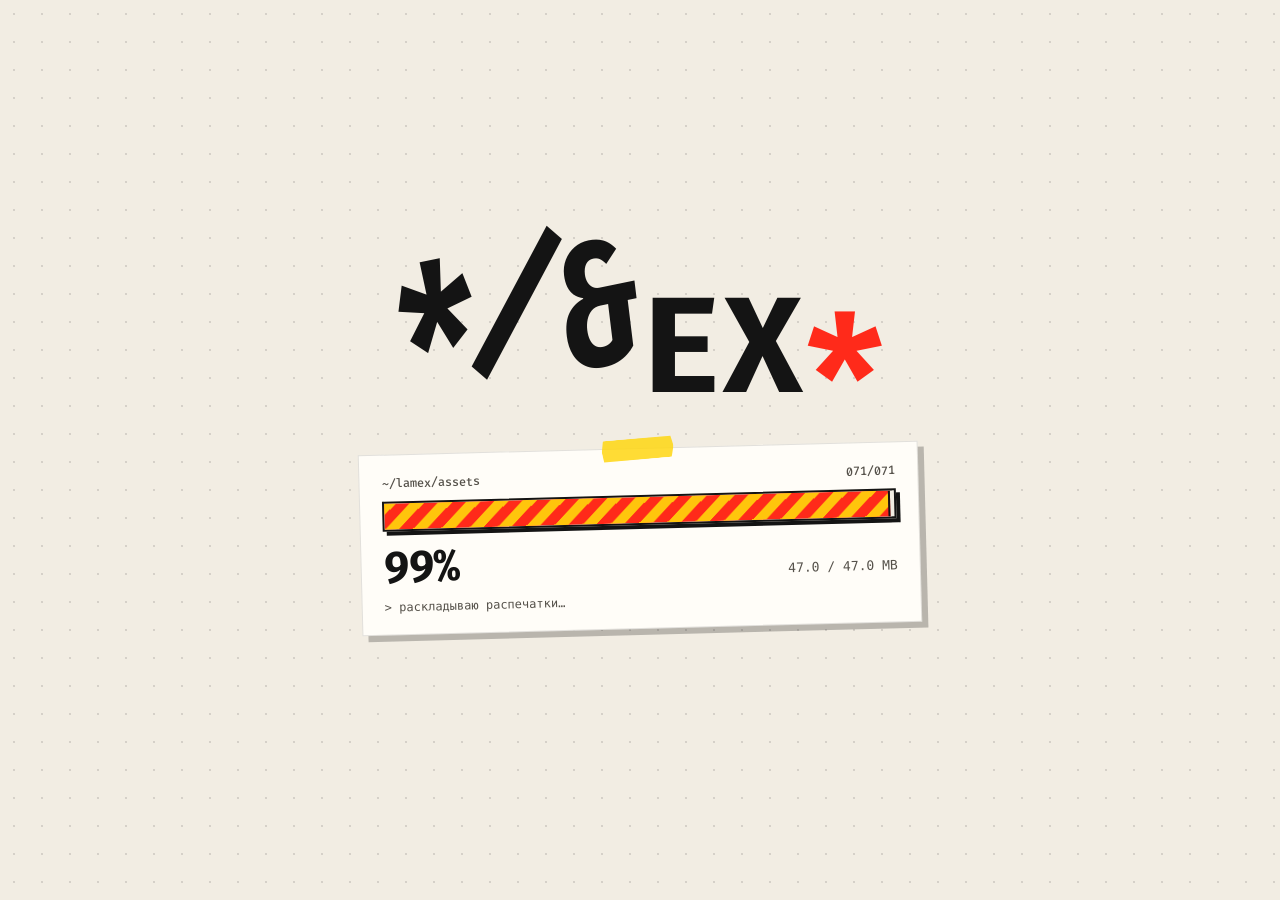
==== commit ccc42f69: "Связь: карточка Suno заменена на SoundCloud Co-Authored-By: Claude Opus 5.5 <noreply@anthropic.com> " ====
--- a/index.html
+++ b/index.html
@@ -337,7 +337,7 @@
 const SIZES = {"assets/design/posters/deti-cvety.webp":193988,"assets/design/posters/poster-leyn.webp":215552,"assets/design/previews/neyroset-polgoda.webp":152562,"assets/design/previews/buton-v-den.webp":156918,"assets/design/card-sneakers.webp":124550,"assets/design/card-screwdriver.webp":81508,"assets/design/debian.webp":306656,"assets/design/card-smartband.webp":90110,"assets/design/card-sky-toy.webp":80328,"assets/design/card-ushanka.webp":174784,"assets/design/benzin-bold.webp":236774,"assets/design/card-lego.webp":105986,"assets/design/posters/mansard.webp":29088,"assets/design/posters/kasse-poster.webp":506032,"assets/design/posters/rozygrysh.webp":74012,"assets/design/diverron/yagodny-farm.webp":228358,"assets/design/diverron/stroyka.webp":152152,"assets/design/diverron/scam.webp":124942,"assets/design/diverron/bespolezno.webp":206650,"assets/design/diverron/luchshiy-start.webp":119306,"assets/design/diverron/10-strategiy.webp":110552,"assets/design/diverron/keysy-20k.webp":160408,"assets/design/diverron/karta-ofis.webp":128226,"assets/design/diverron/ccd-planet.webp":102982,"assets/design/diverron/muzhskoe-zhenskoe.webp":193294,"assets/design/diverron/metro-poezd.webp":158322,"assets/design/diverron/pshenic.webp":182802,"assets/design/emotes-static/cool.webp":51616,"assets/design/emotes-static/angry.webp":43044,"assets/design/emotes-static/w.webp":50384,"assets/design/emotes-static/heart.webp":53846,"assets/design/emotes-static/clown.webp":69070,"assets/design/covers/desliza.webp":396304,"assets/design/covers/kusaysya-gromche.webp":274820,"assets/design/covers/treme-o-chao.webp":659456,"assets/design/covers/fall-through-the-floor.webp":42412,"assets/design/covers/no-sleeppp.webp":152186,"assets/design/emotes/shock.webp":8104,"assets/design/emotes/popcorn.webp":12426,"assets/design/emotes/fun.webp":10600,"assets/design/emotes/condemn.webp":11360,"assets/design/emotes/music.webp":11874,"assets/characters/ashigawa.webp":87360,"assets/characters/grave.webp":70936,"assets/characters/ashwood.webp":78118,"assets/characters/true-lamex.webp":110872,"assets/characters/sable.webp":126384,"assets/characters/margarita.webp":120416,"assets/characters/extra/grave-fall.webp":141114,"assets/characters/extra/lamex-chrome.webp":437162,"assets/characters/extra/lamex-teeth.webp":184924,"assets/characters/extra/lamex-chrome-banner.webp":159796,"assets/characters/extra/lamex-l.webp":219880,"assets/dev/mawrelle.svg":408509,"assets/dev/aura-drop.webp":36110,"assets/icons/icon-32.png":1254,"assets/icons/icon-180.png":8960,"assets/icons/icon-192.png":9603,"assets/icons/icon-512.png":16270,"assets/3d/angel.webp":123342,"assets/3d/supermarket.webp":46658,"assets/3d/cigarette.webp":125812,"assets/video/day1.webp":42412,"assets/video/levan-token.webp":8676,"assets/video/day2.webp":38078,"assets/video/day1.mp4":1277269,"assets/video/pulse.mp4":3510422,"assets/video/vfx-edit.mp4":6255291,"assets/video/pulse.webp":42192,"assets/video/platform-review.webp":68914,"assets/video/day2.mp4":1000806,"assets/video/teamtree.webp":33158,"assets/video/vfx-edit.webp":31744,"assets/video/levan-token.mp4":3993454,"assets/video/teamtree.mp4":4280965,"assets/video/platform-review.mp4":3462067,"assets/video/linux-myths.mp4":8593974,"assets/video/linux-myths.webp":7424,"assets/video/linux-theatre.mp4":6791205,"assets/video/linux-theatre.webp":32418,"assets/video/skin-day3.mp4":788669,"assets/video/skin-day3.webp":13462};
 const BLOB = {};
 const U = str => String(str).replace(/assets\/[\w\-\/\.]+/g, m => BLOB[m] || m);
-const TG = 'https://t.me/lamex30', SUNO = 'https://suno.com/@lamex30', MAIL = 'l4mex@protonmail.com', MAW = 'https://lamex30.github.io/mawrelle/', AURA = 'https://lamex30.github.io/aura-drop/';
+const TG = 'https://t.me/lamex30', SC = 'https://soundcloud.com/shibushibuu', MAIL = 'l4mex@protonmail.com', MAW = 'https://lamex30.github.io/mawrelle/', AURA = 'https://lamex30.github.io/aura-drop/';
 const esc = s => String(s).replace(/[&<>"]/g, c => ({'&':'&amp;','<':'&lt;','>':'&gt;','"':'&quot;'}[c]));
 
 /* ---------------- the shape-shifting wordmark ---------------- */
@@ -633,7 +633,7 @@
     const cards = [
       { cls:'note red', act:{ act:'link', url: TG }, x:0, y:90, r:-4, w:330, inner:`<span class="big">Telegram</span>@lamex30 — ${L ? 'самый быстрый способ написать' : 'the fastest way to reach me'}<br><span class="go">${T[lang].open}</span>` },
       { cls:'note ink', act:{ act:'copy' }, x:380, y:40, r:3, w:360, inner:`<span class="big">E-mail</span>${MAIL}<br><span class="go">${T[lang].copy}</span>` },
-      { cls:'note', act:{ act:'link', url: SUNO }, x:190, y:330, r:-2, w:310, inner:`<span class="big">Suno</span>${L ? 'все мои треки' : 'all of my tracks'} · @lamex30<br><span class="go">${T[lang].open}</span>` }
+      { cls:'note', act:{ act:'link', url: SC }, x:190, y:330, r:-2, w:310, inner:`<span class="big">SoundCloud</span>${L ? 'все мои треки' : 'all of my tracks'} · @shibushibuu<br><span class="go">${T[lang].open}</span>` }
     ];
     let html = '', feed = '';
     cards.forEach(c => { const k = reg(c.act); html += sheetHTML({ k, c:'connect', cls:c.cls, x:c.x, y:c.y, r:c.r, w:c.w, inner:c.inner }); feed += feedPrint(k, c.inner, c.cls, (c.r / 2).toFixed(1)); });
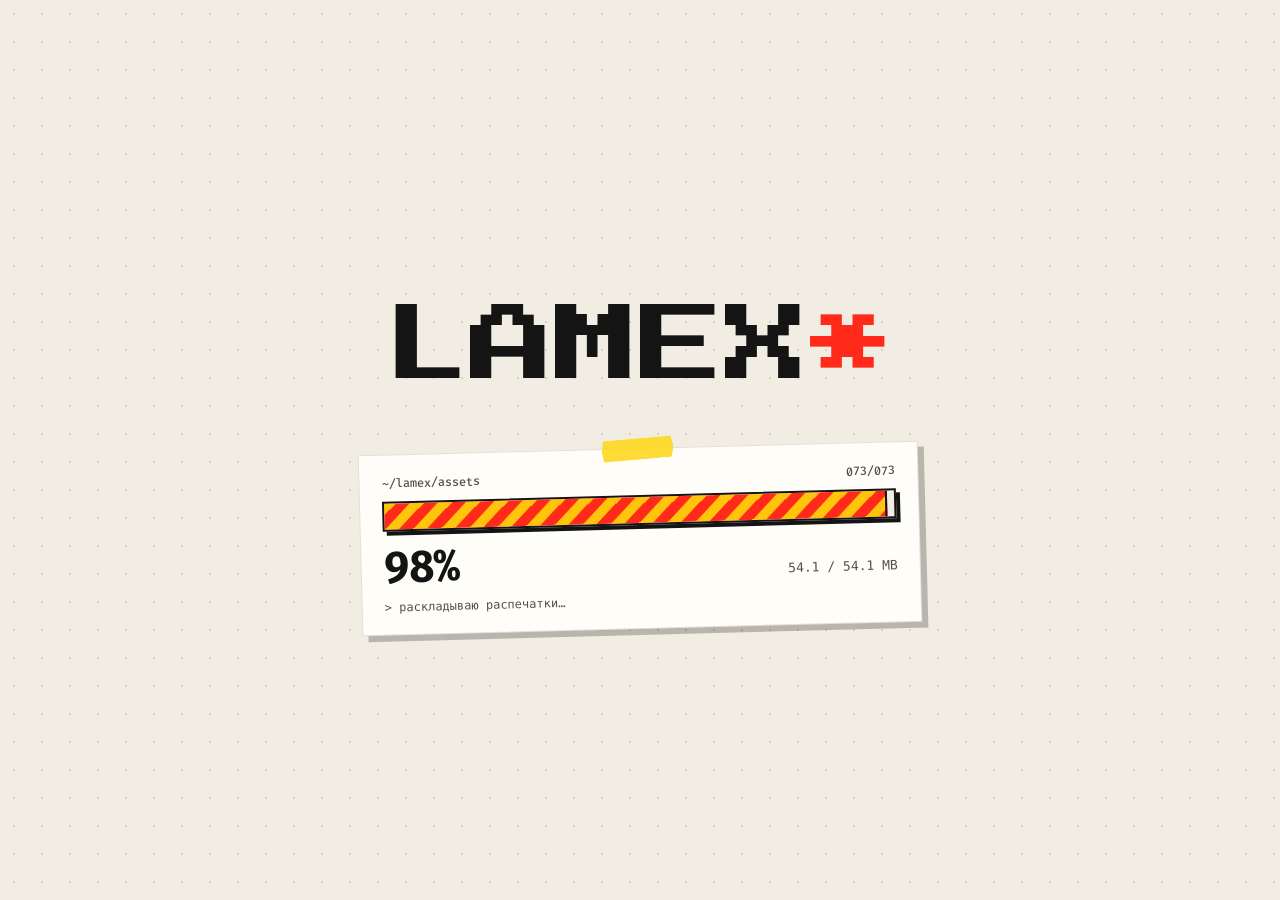
==== commit a4e6ecab: "Видео: добавлена вторая серия кукольного театра — окружения рабочего стола Co-Authored-By: Claude Op" ====
--- a/index.html
+++ b/index.html
@@ -315,6 +315,7 @@
 const VIDEOS = [
   { ru:'Моушен-дизайн: мифы о Linux', en:'Motion design: Linux myths', f:'linux-myths', w:945, h:1680 },
   { ru:'Кукольный театр «Lamex за Linux»', en:'Puppet theatre “Lamex on Linux”', f:'linux-theatre', w:945, h:1680 },
+  { ru:'Кукольный театр «Lamex за Linux»: окружения рабочего стола', en:'Puppet theatre “Lamex on Linux”: desktop environments', f:'linux-theatre-de', w:945, h:1680 },
   { ru:'3D-анимация скина Minecraft', en:'Minecraft skin 3D animation', f:'skin-day3', w:1344, h:1680 },
   { ru:'Проект для Pulse', en:'Project for Pulse', f:'pulse', w:1260, h:1680 },
   { ru:'Проект для TeamTree by TreePeople', en:'Project for TeamTree by TreePeople', f:'teamtree', w:1500, h:844 },
@@ -334,7 +335,7 @@
   { name:'Sable', f:'sable', w:1499, h:1049, ...RANDOM },
   { name:'Маргарита', nameEn:'Margarita', f:'margarita', w:1680, h:946, ru:'Одна из самых долгих работ — на создание этого персонажа ушло 6 часов.', en:'One of the longest pieces to make — this character took 6 hours.' }
 ];
-const SIZES = {"assets/design/posters/deti-cvety.webp":193988,"assets/design/posters/poster-leyn.webp":215552,"assets/design/previews/neyroset-polgoda.webp":152562,"assets/design/previews/buton-v-den.webp":156918,"assets/design/card-sneakers.webp":124550,"assets/design/card-screwdriver.webp":81508,"assets/design/debian.webp":306656,"assets/design/card-smartband.webp":90110,"assets/design/card-sky-toy.webp":80328,"assets/design/card-ushanka.webp":174784,"assets/design/benzin-bold.webp":236774,"assets/design/card-lego.webp":105986,"assets/design/posters/mansard.webp":29088,"assets/design/posters/kasse-poster.webp":506032,"assets/design/posters/rozygrysh.webp":74012,"assets/design/diverron/yagodny-farm.webp":228358,"assets/design/diverron/stroyka.webp":152152,"assets/design/diverron/scam.webp":124942,"assets/design/diverron/bespolezno.webp":206650,"assets/design/diverron/luchshiy-start.webp":119306,"assets/design/diverron/10-strategiy.webp":110552,"assets/design/diverron/keysy-20k.webp":160408,"assets/design/diverron/karta-ofis.webp":128226,"assets/design/diverron/ccd-planet.webp":102982,"assets/design/diverron/muzhskoe-zhenskoe.webp":193294,"assets/design/diverron/metro-poezd.webp":158322,"assets/design/diverron/pshenic.webp":182802,"assets/design/emotes-static/cool.webp":51616,"assets/design/emotes-static/angry.webp":43044,"assets/design/emotes-static/w.webp":50384,"assets/design/emotes-static/heart.webp":53846,"assets/design/emotes-static/clown.webp":69070,"assets/design/covers/desliza.webp":396304,"assets/design/covers/kusaysya-gromche.webp":274820,"assets/design/covers/treme-o-chao.webp":659456,"assets/design/covers/fall-through-the-floor.webp":42412,"assets/design/covers/no-sleeppp.webp":152186,"assets/design/emotes/shock.webp":8104,"assets/design/emotes/popcorn.webp":12426,"assets/design/emotes/fun.webp":10600,"assets/design/emotes/condemn.webp":11360,"assets/design/emotes/music.webp":11874,"assets/characters/ashigawa.webp":87360,"assets/characters/grave.webp":70936,"assets/characters/ashwood.webp":78118,"assets/characters/true-lamex.webp":110872,"assets/characters/sable.webp":126384,"assets/characters/margarita.webp":120416,"assets/characters/extra/grave-fall.webp":141114,"assets/characters/extra/lamex-chrome.webp":437162,"assets/characters/extra/lamex-teeth.webp":184924,"assets/characters/extra/lamex-chrome-banner.webp":159796,"assets/characters/extra/lamex-l.webp":219880,"assets/dev/mawrelle.svg":408509,"assets/dev/aura-drop.webp":36110,"assets/icons/icon-32.png":1254,"assets/icons/icon-180.png":8960,"assets/icons/icon-192.png":9603,"assets/icons/icon-512.png":16270,"assets/3d/angel.webp":123342,"assets/3d/supermarket.webp":46658,"assets/3d/cigarette.webp":125812,"assets/video/day1.webp":42412,"assets/video/levan-token.webp":8676,"assets/video/day2.webp":38078,"assets/video/day1.mp4":1277269,"assets/video/pulse.mp4":3510422,"assets/video/vfx-edit.mp4":6255291,"assets/video/pulse.webp":42192,"assets/video/platform-review.webp":68914,"assets/video/day2.mp4":1000806,"assets/video/teamtree.webp":33158,"assets/video/vfx-edit.webp":31744,"assets/video/levan-token.mp4":3993454,"assets/video/teamtree.mp4":4280965,"assets/video/platform-review.mp4":3462067,"assets/video/linux-myths.mp4":8593974,"assets/video/linux-myths.webp":7424,"assets/video/linux-theatre.mp4":6791205,"assets/video/linux-theatre.webp":32418,"assets/video/skin-day3.mp4":788669,"assets/video/skin-day3.webp":13462};
+const SIZES = {"assets/design/posters/deti-cvety.webp":193988,"assets/design/posters/poster-leyn.webp":215552,"assets/design/previews/neyroset-polgoda.webp":152562,"assets/design/previews/buton-v-den.webp":156918,"assets/design/card-sneakers.webp":124550,"assets/design/card-screwdriver.webp":81508,"assets/design/debian.webp":306656,"assets/design/card-smartband.webp":90110,"assets/design/card-sky-toy.webp":80328,"assets/design/card-ushanka.webp":174784,"assets/design/benzin-bold.webp":236774,"assets/design/card-lego.webp":105986,"assets/design/posters/mansard.webp":29088,"assets/design/posters/kasse-poster.webp":506032,"assets/design/posters/rozygrysh.webp":74012,"assets/design/diverron/yagodny-farm.webp":228358,"assets/design/diverron/stroyka.webp":152152,"assets/design/diverron/scam.webp":124942,"assets/design/diverron/bespolezno.webp":206650,"assets/design/diverron/luchshiy-start.webp":119306,"assets/design/diverron/10-strategiy.webp":110552,"assets/design/diverron/keysy-20k.webp":160408,"assets/design/diverron/karta-ofis.webp":128226,"assets/design/diverron/ccd-planet.webp":102982,"assets/design/diverron/muzhskoe-zhenskoe.webp":193294,"assets/design/diverron/metro-poezd.webp":158322,"assets/design/diverron/pshenic.webp":182802,"assets/design/emotes-static/cool.webp":51616,"assets/design/emotes-static/angry.webp":43044,"assets/design/emotes-static/w.webp":50384,"assets/design/emotes-static/heart.webp":53846,"assets/design/emotes-static/clown.webp":69070,"assets/design/covers/desliza.webp":396304,"assets/design/covers/kusaysya-gromche.webp":274820,"assets/design/covers/treme-o-chao.webp":659456,"assets/design/covers/fall-through-the-floor.webp":42412,"assets/design/covers/no-sleeppp.webp":152186,"assets/design/emotes/shock.webp":8104,"assets/design/emotes/popcorn.webp":12426,"assets/design/emotes/fun.webp":10600,"assets/design/emotes/condemn.webp":11360,"assets/design/emotes/music.webp":11874,"assets/characters/ashigawa.webp":87360,"assets/characters/grave.webp":70936,"assets/characters/ashwood.webp":78118,"assets/characters/true-lamex.webp":110872,"assets/characters/sable.webp":126384,"assets/characters/margarita.webp":120416,"assets/characters/extra/grave-fall.webp":141114,"assets/characters/extra/lamex-chrome.webp":437162,"assets/characters/extra/lamex-teeth.webp":184924,"assets/characters/extra/lamex-chrome-banner.webp":159796,"assets/characters/extra/lamex-l.webp":219880,"assets/dev/mawrelle.svg":408509,"assets/dev/aura-drop.webp":36110,"assets/icons/icon-32.png":1254,"assets/icons/icon-180.png":8960,"assets/icons/icon-192.png":9603,"assets/icons/icon-512.png":16270,"assets/3d/angel.webp":123342,"assets/3d/supermarket.webp":46658,"assets/3d/cigarette.webp":125812,"assets/video/day1.webp":42412,"assets/video/levan-token.webp":8676,"assets/video/day2.webp":38078,"assets/video/day1.mp4":1277269,"assets/video/pulse.mp4":3510422,"assets/video/vfx-edit.mp4":6255291,"assets/video/pulse.webp":42192,"assets/video/platform-review.webp":68914,"assets/video/day2.mp4":1000806,"assets/video/teamtree.webp":33158,"assets/video/vfx-edit.webp":31744,"assets/video/levan-token.mp4":3993454,"assets/video/teamtree.mp4":4280965,"assets/video/platform-review.mp4":3462067,"assets/video/linux-myths.mp4":8593974,"assets/video/linux-myths.webp":7424,"assets/video/linux-theatre.mp4":6791205,"assets/video/linux-theatre.webp":32418,"assets/video/skin-day3.mp4":788669,"assets/video/skin-day3.webp":13462,"assets/video/linux-theatre-de.mp4":7412687,"assets/video/linux-theatre-de.webp":34258};
 const BLOB = {};
 const U = str => String(str).replace(/assets\/[\w\-\/\.]+/g, m => BLOB[m] || m);
 const TG = 'https://t.me/lamex30', SC = 'https://soundcloud.com/shibushibuu', MAIL = 'l4mex@protonmail.com', MAW = 'https://lamex30.github.io/mawrelle/', AURA = 'https://lamex30.github.io/aura-drop/';
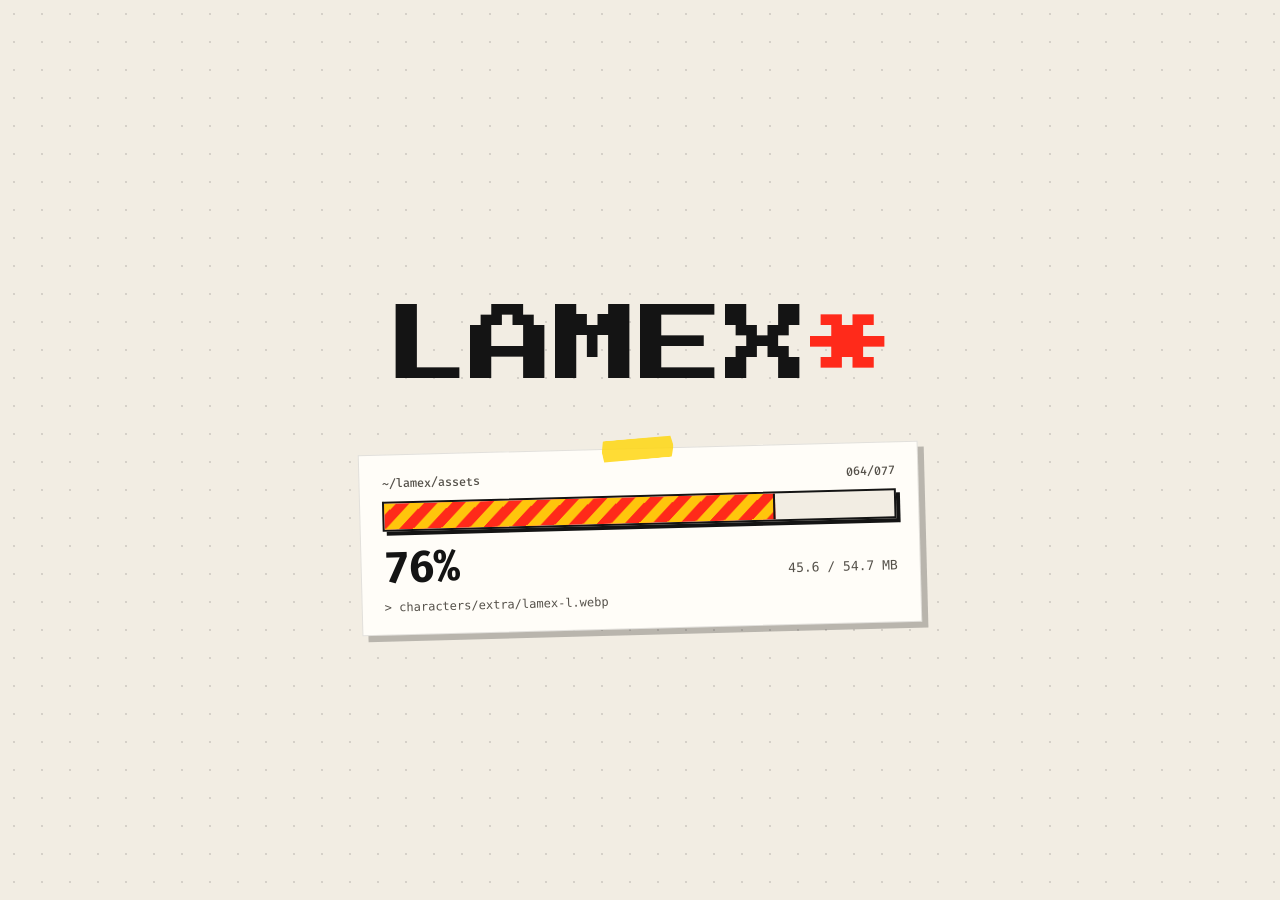
==== commit ed578c1b: "Музыка: новая вкладка с отрывками треков и пометкой о заказе - 4 отрывка по 9 секунд (Tiptoe Parade," ====
--- a/index.html
+++ b/index.html
@@ -228,6 +228,23 @@
 @keyframes blink{50%{opacity:.2}}
 
 
+/* music: a demo card — play square, title, a waveform that fills red while the excerpt plays */
+.mt-top{display:flex;justify-content:space-between;margin-bottom:10px;font:500 11px/1 var(--f-code);color:var(--ink-2)}
+.mt-main{display:flex;gap:12px;align-items:center}
+.mt-play{flex:0 0 auto;width:54px;height:54px;border:2px solid var(--ink);background:var(--yellow);color:var(--ink);box-shadow:3px 3px 0 var(--ink);display:grid;place-items:center;transition:transform .15s,box-shadow .15s,background .15s,color .15s}
+.mt-play::before{content:"";width:0;height:0;border-left:16px solid currentColor;border-block:10px solid transparent;margin-left:5px}
+.print:hover .mt-play{transform:translate(-1px,-1px);box-shadow:4px 4px 0 var(--ink)}
+.mt.on .mt-play{background:var(--red);color:#fff}
+.mt.on .mt-play::before{width:6px;height:18px;border:0;margin:0;background:currentColor;box-shadow:12px 0 0 currentColor;transform:translateX(-6px)}
+.mt-name b{display:block;font:700 18px/1.15 var(--f-code)}
+.mt-name b i{font-style:normal;color:var(--red)}
+.mt-name span{display:block;margin-top:4px;font:400 12px/1.3 var(--f-mono);color:var(--ink-2)}
+.wave{display:flex;align-items:center;gap:2px;height:46px;margin-top:14px;border-block:1.5px dashed rgba(20,20,20,.25)}
+.wave i{flex:1;min-width:2px;background:var(--ink);opacity:.8;border-radius:1px}
+.wave i.on{background:var(--red);opacity:1}
+.mt-tags{margin-top:9px;font:400 11px/1.3 var(--f-mono);color:var(--ink-2)}
+.print:has(.mt.on){box-shadow:9px 9px 0 var(--sh)}
+
 .toast{position:fixed;left:50%;top:calc(var(--headh) + 18px);z-index:70;transform:translate(-50%,-30px) rotate(-2deg);opacity:0;pointer-events:none;background:var(--yellow);border:2px solid var(--ink);box-shadow:4px 4px 0 var(--ink);padding:10px 14px;font:700 14px/1 var(--f-code);transition:transform .45s var(--spring),opacity .2s}
 .toast.show{opacity:1;transform:translate(-50%,0) rotate(-2deg)}
 
@@ -284,9 +301,9 @@
 const $ = s => document.querySelector(s);
 let lang = 'ru';
 const T = {
-  ru:{ hint:'удерживай и тащи · колесо — масштаб · клик — открыть',
+  ru:{ hint:'удерживай и тащи · колесо — масштаб · клик — открыть', hintMusic:'удерживай и тащи · колесо — масштаб · клик — слушать',
        home:'↩ Вернуться к работам', close:'закрыть ✕', pcs:'шт.', copied:'Скопировано!', open:'открыть ↗', copy:'клик — скопировать' },
-  en:{ hint:'hold and drag · wheel to zoom · click to open',
+  en:{ hint:'hold and drag · wheel to zoom · click to open', hintMusic:'hold and drag · wheel to zoom · click to play',
        home:'↩ Back to the work', close:'close ✕', pcs:'pcs', copied:'Copied!', open:'open ↗', copy:'click to copy' }
 };
 const TABS = [
@@ -300,6 +317,7 @@
   { id:'dev', ru:'Разработка', en:'DEV' },
   { id:'3d', ru:'3D', en:'3D' },
   { id:'video', ru:'Видео', en:'Video' },
+  { id:'music', ru:'Музыка', en:'Music' },
   { id:'characters', ru:'Персонажи', en:'Characters' },
   { id:'connect', ru:'Связь', en:'Contact' }
 ];
@@ -335,11 +353,42 @@
   { name:'Sable', f:'sable', w:1499, h:1049, ...RANDOM },
   { name:'Маргарита', nameEn:'Margarita', f:'margarita', w:1680, h:946, ru:'Одна из самых долгих работ — на создание этого персонажа ушло 6 часов.', en:'One of the longest pieces to make — this character took 6 hours.' }
 ];
-const SIZES = {"assets/design/posters/deti-cvety.webp":193988,"assets/design/posters/poster-leyn.webp":215552,"assets/design/previews/neyroset-polgoda.webp":152562,"assets/design/previews/buton-v-den.webp":156918,"assets/design/card-sneakers.webp":124550,"assets/design/card-screwdriver.webp":81508,"assets/design/debian.webp":306656,"assets/design/card-smartband.webp":90110,"assets/design/card-sky-toy.webp":80328,"assets/design/card-ushanka.webp":174784,"assets/design/benzin-bold.webp":236774,"assets/design/card-lego.webp":105986,"assets/design/posters/mansard.webp":29088,"assets/design/posters/kasse-poster.webp":506032,"assets/design/posters/rozygrysh.webp":74012,"assets/design/diverron/yagodny-farm.webp":228358,"assets/design/diverron/stroyka.webp":152152,"assets/design/diverron/scam.webp":124942,"assets/design/diverron/bespolezno.webp":206650,"assets/design/diverron/luchshiy-start.webp":119306,"assets/design/diverron/10-strategiy.webp":110552,"assets/design/diverron/keysy-20k.webp":160408,"assets/design/diverron/karta-ofis.webp":128226,"assets/design/diverron/ccd-planet.webp":102982,"assets/design/diverron/muzhskoe-zhenskoe.webp":193294,"assets/design/diverron/metro-poezd.webp":158322,"assets/design/diverron/pshenic.webp":182802,"assets/design/emotes-static/cool.webp":51616,"assets/design/emotes-static/angry.webp":43044,"assets/design/emotes-static/w.webp":50384,"assets/design/emotes-static/heart.webp":53846,"assets/design/emotes-static/clown.webp":69070,"assets/design/covers/desliza.webp":396304,"assets/design/covers/kusaysya-gromche.webp":274820,"assets/design/covers/treme-o-chao.webp":659456,"assets/design/covers/fall-through-the-floor.webp":42412,"assets/design/covers/no-sleeppp.webp":152186,"assets/design/emotes/shock.webp":8104,"assets/design/emotes/popcorn.webp":12426,"assets/design/emotes/fun.webp":10600,"assets/design/emotes/condemn.webp":11360,"assets/design/emotes/music.webp":11874,"assets/characters/ashigawa.webp":87360,"assets/characters/grave.webp":70936,"assets/characters/ashwood.webp":78118,"assets/characters/true-lamex.webp":110872,"assets/characters/sable.webp":126384,"assets/characters/margarita.webp":120416,"assets/characters/extra/grave-fall.webp":141114,"assets/characters/extra/lamex-chrome.webp":437162,"assets/characters/extra/lamex-teeth.webp":184924,"assets/characters/extra/lamex-chrome-banner.webp":159796,"assets/characters/extra/lamex-l.webp":219880,"assets/dev/mawrelle.svg":408509,"assets/dev/aura-drop.webp":36110,"assets/icons/icon-32.png":1254,"assets/icons/icon-180.png":8960,"assets/icons/icon-192.png":9603,"assets/icons/icon-512.png":16270,"assets/3d/angel.webp":123342,"assets/3d/supermarket.webp":46658,"assets/3d/cigarette.webp":125812,"assets/video/day1.webp":42412,"assets/video/levan-token.webp":8676,"assets/video/day2.webp":38078,"assets/video/day1.mp4":1277269,"assets/video/pulse.mp4":3510422,"assets/video/vfx-edit.mp4":6255291,"assets/video/pulse.webp":42192,"assets/video/platform-review.webp":68914,"assets/video/day2.mp4":1000806,"assets/video/teamtree.webp":33158,"assets/video/vfx-edit.webp":31744,"assets/video/levan-token.mp4":3993454,"assets/video/teamtree.mp4":4280965,"assets/video/platform-review.mp4":3462067,"assets/video/linux-myths.mp4":8593974,"assets/video/linux-myths.webp":7424,"assets/video/linux-theatre.mp4":6791205,"assets/video/linux-theatre.webp":32418,"assets/video/skin-day3.mp4":788669,"assets/video/skin-day3.webp":13462,"assets/video/linux-theatre-de.mp4":7412687,"assets/video/linux-theatre-de.webp":34258};
+const SIZES = {"assets/design/posters/deti-cvety.webp":193988,"assets/design/posters/poster-leyn.webp":215552,"assets/design/previews/neyroset-polgoda.webp":152562,"assets/design/previews/buton-v-den.webp":156918,"assets/design/card-sneakers.webp":124550,"assets/design/card-screwdriver.webp":81508,"assets/design/debian.webp":306656,"assets/design/card-smartband.webp":90110,"assets/design/card-sky-toy.webp":80328,"assets/design/card-ushanka.webp":174784,"assets/design/benzin-bold.webp":236774,"assets/design/card-lego.webp":105986,"assets/design/posters/mansard.webp":29088,"assets/design/posters/kasse-poster.webp":506032,"assets/design/posters/rozygrysh.webp":74012,"assets/design/diverron/yagodny-farm.webp":228358,"assets/design/diverron/stroyka.webp":152152,"assets/design/diverron/scam.webp":124942,"assets/design/diverron/bespolezno.webp":206650,"assets/design/diverron/luchshiy-start.webp":119306,"assets/design/diverron/10-strategiy.webp":110552,"assets/design/diverron/keysy-20k.webp":160408,"assets/design/diverron/karta-ofis.webp":128226,"assets/design/diverron/ccd-planet.webp":102982,"assets/design/diverron/muzhskoe-zhenskoe.webp":193294,"assets/design/diverron/metro-poezd.webp":158322,"assets/design/diverron/pshenic.webp":182802,"assets/design/emotes-static/cool.webp":51616,"assets/design/emotes-static/angry.webp":43044,"assets/design/emotes-static/w.webp":50384,"assets/design/emotes-static/heart.webp":53846,"assets/design/emotes-static/clown.webp":69070,"assets/design/covers/desliza.webp":396304,"assets/design/covers/kusaysya-gromche.webp":274820,"assets/design/covers/treme-o-chao.webp":659456,"assets/design/covers/fall-through-the-floor.webp":42412,"assets/design/covers/no-sleeppp.webp":152186,"assets/design/emotes/shock.webp":8104,"assets/design/emotes/popcorn.webp":12426,"assets/design/emotes/fun.webp":10600,"assets/design/emotes/condemn.webp":11360,"assets/design/emotes/music.webp":11874,"assets/characters/ashigawa.webp":87360,"assets/characters/grave.webp":70936,"assets/characters/ashwood.webp":78118,"assets/characters/true-lamex.webp":110872,"assets/characters/sable.webp":126384,"assets/characters/margarita.webp":120416,"assets/characters/extra/grave-fall.webp":141114,"assets/characters/extra/lamex-chrome.webp":437162,"assets/characters/extra/lamex-teeth.webp":184924,"assets/characters/extra/lamex-chrome-banner.webp":159796,"assets/characters/extra/lamex-l.webp":219880,"assets/dev/mawrelle.svg":408509,"assets/dev/aura-drop.webp":36110,"assets/icons/icon-32.png":1254,"assets/icons/icon-180.png":8960,"assets/icons/icon-192.png":9603,"assets/icons/icon-512.png":16270,"assets/3d/angel.webp":123342,"assets/3d/supermarket.webp":46658,"assets/3d/cigarette.webp":125812,"assets/video/day1.webp":42412,"assets/video/levan-token.webp":8676,"assets/video/day2.webp":38078,"assets/video/day1.mp4":1277269,"assets/video/pulse.mp4":3510422,"assets/video/vfx-edit.mp4":6255291,"assets/video/pulse.webp":42192,"assets/video/platform-review.webp":68914,"assets/video/day2.mp4":1000806,"assets/video/teamtree.webp":33158,"assets/video/vfx-edit.webp":31744,"assets/video/levan-token.mp4":3993454,"assets/video/teamtree.mp4":4280965,"assets/video/platform-review.mp4":3462067,"assets/video/linux-myths.mp4":8593974,"assets/video/linux-myths.webp":7424,"assets/video/linux-theatre.mp4":6791205,"assets/video/linux-theatre.webp":32418,"assets/video/skin-day3.mp4":788669,"assets/video/skin-day3.webp":13462,"assets/video/linux-theatre-de.mp4":7412687,"assets/video/linux-theatre-de.webp":34258,"assets/music/tiptoe-parade.mp3":181334,"assets/music/cracked-clock-polka.mp3":181334,"assets/music/teacup-waltz.mp3":181334,"assets/music/dusty-boots.mp3":181334};
 const BLOB = {};
 const U = str => String(str).replace(/assets\/[\w\-\/\.]+/g, m => BLOB[m] || m);
 const TG = 'https://t.me/lamex30', SC = 'https://soundcloud.com/shibushibuu', MAIL = 'l4mex@protonmail.com', MAW = 'https://lamex30.github.io/mawrelle/', AURA = 'https://lamex30.github.io/aura-drop/';
 const esc = s => String(s).replace(/[&<>"]/g, c => ({'&':'&amp;','<':'&lt;','>':'&gt;','"':'&quot;'}[c]));
+
+/* ---------------- music: short excerpts, one plays at a time ---------------- */
+const MUSIC = [
+  { f:'tiptoe-parade', name:'Tiptoe Parade', d:9, ru:'крадущийся марш · 88 BPM', en:'sneaking march · 88 BPM', tags:{ ru:'окарина · флейта · туба · фагот', en:'ocarina · flute · tuba · bassoon' },
+    w:[66,69,64,74,59,61,81,97,79,68,77,78,74,92,97,69,62,78,78,76,98,95,71,77,56,61,62,80,77,59,90,53,68,83,100,87,70,98,73,47,45,24,14,14] },
+  { f:'cracked-clock-polka', name:'Cracked Clock Polka', d:9, ru:'нервная полька · 112 BPM', en:'jittery polka · 112 BPM', tags:{ ru:'труба · ксилофон · туба · аккордеон', en:'muted trumpet · xylophone · tuba · accordion' },
+    w:[93,82,52,59,64,64,80,59,54,57,55,83,60,64,56,64,95,100,57,74,50,94,72,54,75,82,81,98,65,75,73,68,97,69,69,86,62,74,63,31,28,14,14,14] },
+  { f:'teacup-waltz', name:'Teacup Waltz', d:9, ru:'грустный вальс · 104 BPM', en:'wistful waltz · 104 BPM', tags:{ ru:'виолончель · арфа · пиццикато · челеста', en:'cello · harp · pizzicato · celesta' },
+    w:[80,86,74,100,92,87,74,68,88,67,53,66,55,48,77,71,55,95,96,82,73,71,66,64,63,88,89,74,83,71,63,56,67,78,94,95,90,77,57,46,26,25,14,14] },
+  { f:'dusty-boots', name:'Dusty Boots', d:9, ru:'бодрый хоудаун · 120 BPM', en:'upbeat hoedown · 120 BPM', tags:{ ru:'фиддл · банджо · туба · гитара', en:'fiddle · banjo · tuba · guitar' },
+    w:[78,100,71,82,62,63,59,52,57,51,88,91,64,56,54,66,54,85,97,84,85,64,95,70,51,57,46,67,60,57,77,61,57,44,55,57,67,94,77,42,33,21,14,14] },
+];
+const fmt = t => { t = Math.max(0, Math.floor(t || 0)); return Math.floor(t / 60) + ':' + String(t % 60).padStart(2, '0'); };
+const au = new Audio(); au.preload = 'auto';
+let curT = -1, rafA = 0;
+const mCards = i => document.querySelectorAll(`.mt[data-t="${i}"]`);
+function mtReset(i){ mCards(i).forEach(c => { c.classList.remove('on'); c.querySelectorAll('.wave i').forEach(b => b.classList.remove('on')); c.querySelector('.mt-t').textContent = '0:00 / ' + fmt(MUSIC[i].d); }); }
+function mtPaint(i){
+  const dur = au.duration || MUSIC[i].d, p = Math.min(1, au.currentTime / dur);
+  mCards(i).forEach(c => { const bars = c.querySelectorAll('.wave i'), n = Math.round(p * bars.length); bars.forEach((b, j) => b.classList.toggle('on', j < n)); c.querySelector('.mt-t').textContent = fmt(au.currentTime) + ' / ' + fmt(dur); });
+}
+function stopAudio(){ au.pause(); cancelAnimationFrame(rafA); if(curT >= 0) mtReset(curT); curT = -1; }
+function toggleTrack(i){
+  if(curT === i && !au.paused){ au.pause(); cancelAnimationFrame(rafA); mCards(i).forEach(c => c.classList.remove('on')); return; }
+  if(curT !== i){ stopAudio(); curT = i; au.src = U('assets/music/' + MUSIC[i].f + '.mp3'); }
+  mCards(i).forEach(c => c.classList.add('on'));
+  au.play().catch(() => mCards(i).forEach(c => c.classList.remove('on')));
+  cancelAnimationFrame(rafA);
+  (function tick(){ mtPaint(i); rafA = requestAnimationFrame(tick); })();
+}
+au.addEventListener('ended', () => { cancelAnimationFrame(rafA); const i = curT; curT = -1; if(i >= 0) mtReset(i); });
 
 /* ---------------- the shape-shifting wordmark ---------------- */
 const FONTS = [
@@ -499,6 +548,7 @@
   if(it.act === 'lb') openLb(it.gal, it.i);
   else if(it.act === 'link') window.open(it.url, '_blank', 'noopener');
   else if(it.act === 'copy') copyMail();
+  else if(it.act === 'play') toggleTrack(it.i);
 }
 
 /* ---------------- layout helpers ---------------- */
@@ -590,6 +640,26 @@
     html += sheetHTML({ k: reg({ act:'none' }), cls:'note', x: c.x0 - 440, y: c.y0 + 100, r: -4, style:'width:380px;font-size:18px;', inner: qn.replace('class="big"', 'class="big" style="font-size:28px"') });
     c.x0 -= 460; bounds.x0 -= 460;
     return { html, feed: feed.replace('</h2>', `</h2><div class="print note" style="--r:-2deg">${qn}</div>`), first:'video' };
+  },
+  music(r){
+    const L = lang === 'ru';
+    const card = (m, i) => `<div class="mt" data-t="${i}"><div class="mt-top"><span>demo ${String(i + 1).padStart(2, '0')}</span><span class="mt-t">0:00 / ${fmt(m.d)}</span></div><div class="mt-main"><span class="mt-play" aria-hidden="true"></span><div class="mt-name"><b>${esc(m.name)}<i>*</i></b><span>${m[lang]}</span></div></div><div class="wave" aria-hidden="true">${m.w.map(h => `<i style="height:${h}%"></i>`).join('')}</div><div class="mt-tags">${m.tags[lang]}</div></div>`;
+    const pos = [[0, 90, -2], [370, 50, 2.5], [740, 100, -1.5], [100, 400, 1.5]];
+    let html = '', feed = '';
+    MUSIC.forEach((m, i) => {
+      const inner = card(m, i);
+      html += sheetHTML({ k: reg({ act:'play', i }), c:'music', x:pos[i][0], y:pos[i][1], r:pos[i][2], w:330, inner, label: m.name + ' — ' + m[lang] });
+      feed += feedPrint(reg({ act:'play', i }), inner, '', ((r() - .5) * 4).toFixed(1));
+    });
+    const note = `<span class="big">${L ? 'только отрезки' : 'just excerpts'}</span>${L
+      ? 'Это лишь короткие отрывки по 8–10 секунд. Такие треки, а также музыку в других жанрах, я делаю на заказ: для видео на YouTube, рекламных роликов и не только.'
+      : 'These are just short 8–10 second excerpts. I make tracks like these, and music in other genres, to order: for YouTube videos, ad spots and more.'}<br><span class="go">${L ? 'заказать музыку ↗' : 'order music ↗'}</span>`;
+    html += sheetHTML({ k: reg({ act:'link', url: TG }), c:'music', cls:'note red', x:520, y:420, r:-3, w:410, inner: note });
+    feed += feedPrint(reg({ act:'link', url: TG }), note, 'note red', -1.5);
+    html += label(0, 0, -2, L ? 'музыка' : 'music', L ? 'отрывки · 9 сек' : 'excerpts · 9 sec');
+    clusters.music = { x0:-20, y0:-10, x1:1100, y1:700 };
+    bounds = { x0:-40, y0:-20, x1:1120, y1:720 };
+    return { html, feed: feedSec('music', L ? 'музыка' : 'music', feed), first:'music' };
   },
   characters(r){
     let feed = '';
@@ -647,6 +717,7 @@
 };
 let firstCluster = null;
 function buildDesk(focus){
+  stopAudio();
   world.innerHTML = ''; REG = []; clusters = {}; delay = 0;
   document.body.classList.toggle('on-home', tab === 'home');
   setHint();
@@ -663,7 +734,7 @@
     if(focus) setTimeout(() => focusCluster(focus), 60);
   });
 }
-function setHint(){ $('#hint').textContent = T[lang].hint; }
+function setHint(){ $('#hint').textContent = tab === 'music' ? T[lang].hintMusic : T[lang].hint; }
 $('#feed').addEventListener('click', e => { const p = e.target.closest('[data-k]'); if(p && !e.target.closest('video')) activate(p); });
 world.addEventListener('animationend', e => { if(e.animationName === 'drop' || e.animationName === 'ping') e.target.classList.remove('drop','ping'); });
 
@@ -751,6 +822,7 @@
   const L = new Set(['assets/dev/mawrelle.svg', 'assets/dev/aura-drop.webp', 'assets/characters/true-lamex.webp']);
   Object.values(WORKS).forEach(list => list.forEach(w => L.add(D + w[0] + '.webp')));
   R3D.forEach(w => L.add(`assets/3d/${w[0]}.webp`));
+  MUSIC.forEach(m => L.add(`assets/music/${m.f}.mp3`));
   VIDEOS.forEach(v => { L.add(`assets/video/${v.f}.webp`); L.add(`assets/video/${v.f}.mp4`); });
   CHARS.forEach(c => { L.add(`assets/characters/${c.f}.webp`); (c.extra || []).forEach(e => L.add(`assets/characters/extra/${e[0]}.webp`)); });
   return [...L];
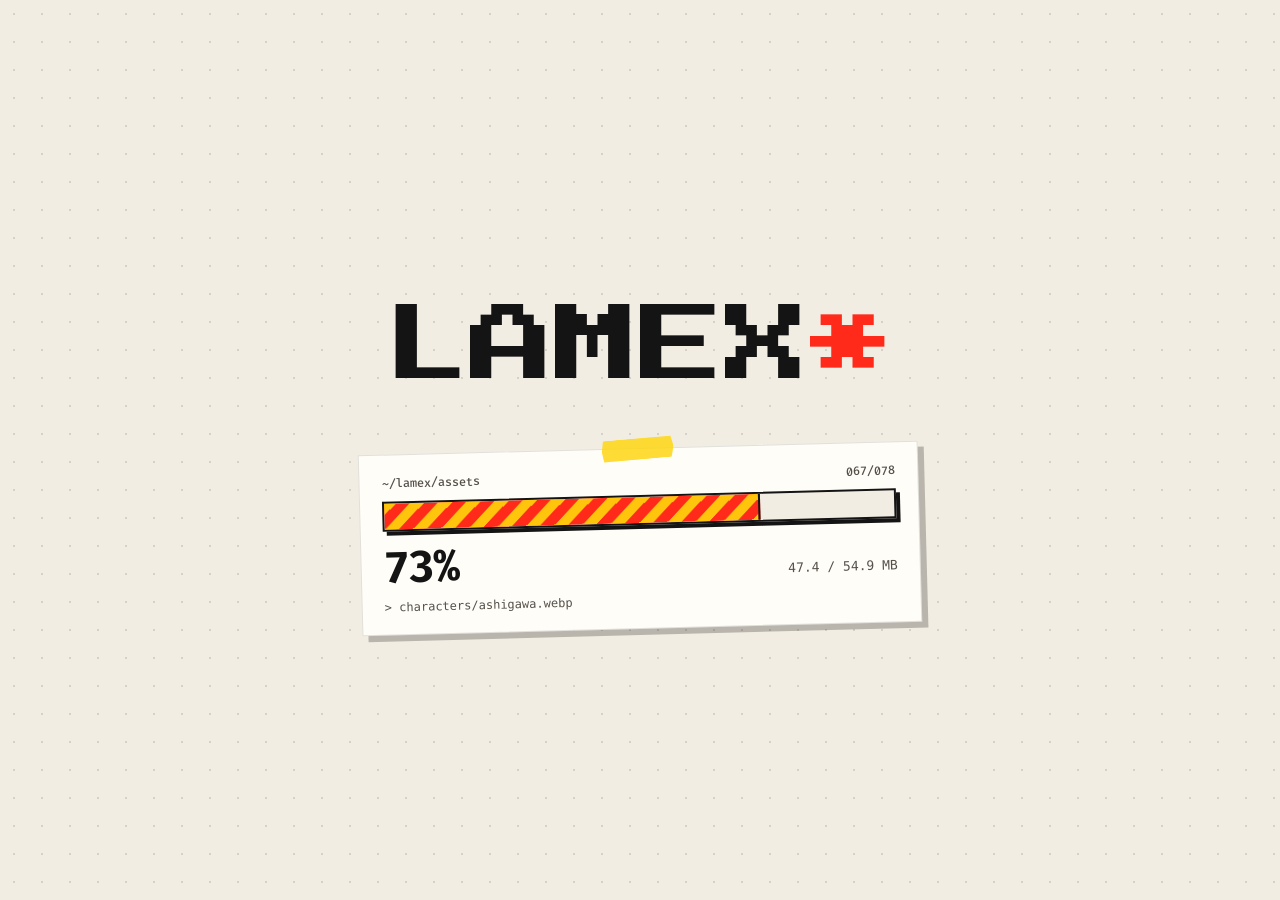
==== commit 19ad7023: "Музыка: добавлен отрывок Let It Chop (первой карточкой) Co-Authored-By: Claude Sonnet 5.5 <noreply@a" ====
--- a/index.html
+++ b/index.html
@@ -353,7 +353,7 @@
   { name:'Sable', f:'sable', w:1499, h:1049, ...RANDOM },
   { name:'Маргарита', nameEn:'Margarita', f:'margarita', w:1680, h:946, ru:'Одна из самых долгих работ — на создание этого персонажа ушло 6 часов.', en:'One of the longest pieces to make — this character took 6 hours.' }
 ];
-const SIZES = {"assets/design/posters/deti-cvety.webp":193988,"assets/design/posters/poster-leyn.webp":215552,"assets/design/previews/neyroset-polgoda.webp":152562,"assets/design/previews/buton-v-den.webp":156918,"assets/design/card-sneakers.webp":124550,"assets/design/card-screwdriver.webp":81508,"assets/design/debian.webp":306656,"assets/design/card-smartband.webp":90110,"assets/design/card-sky-toy.webp":80328,"assets/design/card-ushanka.webp":174784,"assets/design/benzin-bold.webp":236774,"assets/design/card-lego.webp":105986,"assets/design/posters/mansard.webp":29088,"assets/design/posters/kasse-poster.webp":506032,"assets/design/posters/rozygrysh.webp":74012,"assets/design/diverron/yagodny-farm.webp":228358,"assets/design/diverron/stroyka.webp":152152,"assets/design/diverron/scam.webp":124942,"assets/design/diverron/bespolezno.webp":206650,"assets/design/diverron/luchshiy-start.webp":119306,"assets/design/diverron/10-strategiy.webp":110552,"assets/design/diverron/keysy-20k.webp":160408,"assets/design/diverron/karta-ofis.webp":128226,"assets/design/diverron/ccd-planet.webp":102982,"assets/design/diverron/muzhskoe-zhenskoe.webp":193294,"assets/design/diverron/metro-poezd.webp":158322,"assets/design/diverron/pshenic.webp":182802,"assets/design/emotes-static/cool.webp":51616,"assets/design/emotes-static/angry.webp":43044,"assets/design/emotes-static/w.webp":50384,"assets/design/emotes-static/heart.webp":53846,"assets/design/emotes-static/clown.webp":69070,"assets/design/covers/desliza.webp":396304,"assets/design/covers/kusaysya-gromche.webp":274820,"assets/design/covers/treme-o-chao.webp":659456,"assets/design/covers/fall-through-the-floor.webp":42412,"assets/design/covers/no-sleeppp.webp":152186,"assets/design/emotes/shock.webp":8104,"assets/design/emotes/popcorn.webp":12426,"assets/design/emotes/fun.webp":10600,"assets/design/emotes/condemn.webp":11360,"assets/design/emotes/music.webp":11874,"assets/characters/ashigawa.webp":87360,"assets/characters/grave.webp":70936,"assets/characters/ashwood.webp":78118,"assets/characters/true-lamex.webp":110872,"assets/characters/sable.webp":126384,"assets/characters/margarita.webp":120416,"assets/characters/extra/grave-fall.webp":141114,"assets/characters/extra/lamex-chrome.webp":437162,"assets/characters/extra/lamex-teeth.webp":184924,"assets/characters/extra/lamex-chrome-banner.webp":159796,"assets/characters/extra/lamex-l.webp":219880,"assets/dev/mawrelle.svg":408509,"assets/dev/aura-drop.webp":36110,"assets/icons/icon-32.png":1254,"assets/icons/icon-180.png":8960,"assets/icons/icon-192.png":9603,"assets/icons/icon-512.png":16270,"assets/3d/angel.webp":123342,"assets/3d/supermarket.webp":46658,"assets/3d/cigarette.webp":125812,"assets/video/day1.webp":42412,"assets/video/levan-token.webp":8676,"assets/video/day2.webp":38078,"assets/video/day1.mp4":1277269,"assets/video/pulse.mp4":3510422,"assets/video/vfx-edit.mp4":6255291,"assets/video/pulse.webp":42192,"assets/video/platform-review.webp":68914,"assets/video/day2.mp4":1000806,"assets/video/teamtree.webp":33158,"assets/video/vfx-edit.webp":31744,"assets/video/levan-token.mp4":3993454,"assets/video/teamtree.mp4":4280965,"assets/video/platform-review.mp4":3462067,"assets/video/linux-myths.mp4":8593974,"assets/video/linux-myths.webp":7424,"assets/video/linux-theatre.mp4":6791205,"assets/video/linux-theatre.webp":32418,"assets/video/skin-day3.mp4":788669,"assets/video/skin-day3.webp":13462,"assets/video/linux-theatre-de.mp4":7412687,"assets/video/linux-theatre-de.webp":34258,"assets/music/tiptoe-parade.mp3":181334,"assets/music/cracked-clock-polka.mp3":181334,"assets/music/teacup-waltz.mp3":181334,"assets/music/dusty-boots.mp3":181334};
+const SIZES = {"assets/design/posters/deti-cvety.webp":193988,"assets/design/posters/poster-leyn.webp":215552,"assets/design/previews/neyroset-polgoda.webp":152562,"assets/design/previews/buton-v-den.webp":156918,"assets/design/card-sneakers.webp":124550,"assets/design/card-screwdriver.webp":81508,"assets/design/debian.webp":306656,"assets/design/card-smartband.webp":90110,"assets/design/card-sky-toy.webp":80328,"assets/design/card-ushanka.webp":174784,"assets/design/benzin-bold.webp":236774,"assets/design/card-lego.webp":105986,"assets/design/posters/mansard.webp":29088,"assets/design/posters/kasse-poster.webp":506032,"assets/design/posters/rozygrysh.webp":74012,"assets/design/diverron/yagodny-farm.webp":228358,"assets/design/diverron/stroyka.webp":152152,"assets/design/diverron/scam.webp":124942,"assets/design/diverron/bespolezno.webp":206650,"assets/design/diverron/luchshiy-start.webp":119306,"assets/design/diverron/10-strategiy.webp":110552,"assets/design/diverron/keysy-20k.webp":160408,"assets/design/diverron/karta-ofis.webp":128226,"assets/design/diverron/ccd-planet.webp":102982,"assets/design/diverron/muzhskoe-zhenskoe.webp":193294,"assets/design/diverron/metro-poezd.webp":158322,"assets/design/diverron/pshenic.webp":182802,"assets/design/emotes-static/cool.webp":51616,"assets/design/emotes-static/angry.webp":43044,"assets/design/emotes-static/w.webp":50384,"assets/design/emotes-static/heart.webp":53846,"assets/design/emotes-static/clown.webp":69070,"assets/design/covers/desliza.webp":396304,"assets/design/covers/kusaysya-gromche.webp":274820,"assets/design/covers/treme-o-chao.webp":659456,"assets/design/covers/fall-through-the-floor.webp":42412,"assets/design/covers/no-sleeppp.webp":152186,"assets/design/emotes/shock.webp":8104,"assets/design/emotes/popcorn.webp":12426,"assets/design/emotes/fun.webp":10600,"assets/design/emotes/condemn.webp":11360,"assets/design/emotes/music.webp":11874,"assets/characters/ashigawa.webp":87360,"assets/characters/grave.webp":70936,"assets/characters/ashwood.webp":78118,"assets/characters/true-lamex.webp":110872,"assets/characters/sable.webp":126384,"assets/characters/margarita.webp":120416,"assets/characters/extra/grave-fall.webp":141114,"assets/characters/extra/lamex-chrome.webp":437162,"assets/characters/extra/lamex-teeth.webp":184924,"assets/characters/extra/lamex-chrome-banner.webp":159796,"assets/characters/extra/lamex-l.webp":219880,"assets/dev/mawrelle.svg":408509,"assets/dev/aura-drop.webp":36110,"assets/icons/icon-32.png":1254,"assets/icons/icon-180.png":8960,"assets/icons/icon-192.png":9603,"assets/icons/icon-512.png":16270,"assets/3d/angel.webp":123342,"assets/3d/supermarket.webp":46658,"assets/3d/cigarette.webp":125812,"assets/video/day1.webp":42412,"assets/video/levan-token.webp":8676,"assets/video/day2.webp":38078,"assets/video/day1.mp4":1277269,"assets/video/pulse.mp4":3510422,"assets/video/vfx-edit.mp4":6255291,"assets/video/pulse.webp":42192,"assets/video/platform-review.webp":68914,"assets/video/day2.mp4":1000806,"assets/video/teamtree.webp":33158,"assets/video/vfx-edit.webp":31744,"assets/video/levan-token.mp4":3993454,"assets/video/teamtree.mp4":4280965,"assets/video/platform-review.mp4":3462067,"assets/video/linux-myths.mp4":8593974,"assets/video/linux-myths.webp":7424,"assets/video/linux-theatre.mp4":6791205,"assets/video/linux-theatre.webp":32418,"assets/video/skin-day3.mp4":788669,"assets/video/skin-day3.webp":13462,"assets/video/linux-theatre-de.mp4":7412687,"assets/video/linux-theatre-de.webp":34258,"assets/music/tiptoe-parade.mp3":181334,"assets/music/cracked-clock-polka.mp3":181334,"assets/music/teacup-waltz.mp3":181334,"assets/music/dusty-boots.mp3":181334,"assets/music/let-it-chop.mp3":181334};
 const BLOB = {};
 const U = str => String(str).replace(/assets\/[\w\-\/\.]+/g, m => BLOB[m] || m);
 const TG = 'https://t.me/lamex30', SC = 'https://soundcloud.com/shibushibuu', MAIL = 'l4mex@protonmail.com', MAW = 'https://lamex30.github.io/mawrelle/', AURA = 'https://lamex30.github.io/aura-drop/';
@@ -361,6 +361,8 @@
 
 /* ---------------- music: short excerpts, one plays at a time ---------------- */
 const MUSIC = [
+  { f:'let-it-chop', name:'Let It Chop', d:9, ru:'рабочий вальс · 120 BPM', en:'working waltz · 120 BPM', tags:{ ru:'окарина · флейта · туба · банджо', en:'ocarina · flute · tuba · banjo' },
+    w:[75,85,72,68,69,58,75,88,100,89,73,62,65,42,56,90,85,82,58,62,55,46,81,84,73,57,57,75,72,70,93,74,63,47,62,62,64,86,64,40,31,21,14,14] },
   { f:'tiptoe-parade', name:'Tiptoe Parade', d:9, ru:'крадущийся марш · 88 BPM', en:'sneaking march · 88 BPM', tags:{ ru:'окарина · флейта · туба · фагот', en:'ocarina · flute · tuba · bassoon' },
     w:[66,69,64,74,59,61,81,97,79,68,77,78,74,92,97,69,62,78,78,76,98,95,71,77,56,61,62,80,77,59,90,53,68,83,100,87,70,98,73,47,45,24,14,14] },
   { f:'cracked-clock-polka', name:'Cracked Clock Polka', d:9, ru:'нервная полька · 112 BPM', en:'jittery polka · 112 BPM', tags:{ ru:'труба · ксилофон · туба · аккордеон', en:'muted trumpet · xylophone · tuba · accordion' },
@@ -644,7 +646,7 @@
   music(r){
     const L = lang === 'ru';
     const card = (m, i) => `<div class="mt" data-t="${i}"><div class="mt-top"><span>demo ${String(i + 1).padStart(2, '0')}</span><span class="mt-t">0:00 / ${fmt(m.d)}</span></div><div class="mt-main"><span class="mt-play" aria-hidden="true"></span><div class="mt-name"><b>${esc(m.name)}<i>*</i></b><span>${m[lang]}</span></div></div><div class="wave" aria-hidden="true">${m.w.map(h => `<i style="height:${h}%"></i>`).join('')}</div><div class="mt-tags">${m.tags[lang]}</div></div>`;
-    const pos = [[0, 90, -2], [370, 50, 2.5], [740, 100, -1.5], [100, 400, 1.5]];
+    const pos = [[0, 90, -2], [370, 50, 2.5], [740, 100, -1.5], [0, 410, 1.5], [370, 440, -1.5]];
     let html = '', feed = '';
     MUSIC.forEach((m, i) => {
       const inner = card(m, i);
@@ -654,11 +656,11 @@
     const note = `<span class="big">${L ? 'только отрезки' : 'just excerpts'}</span>${L
       ? 'Это лишь короткие отрывки по 8–10 секунд. Такие треки, а также музыку в других жанрах, я делаю на заказ: для видео на YouTube, рекламных роликов и не только.'
       : 'These are just short 8–10 second excerpts. I make tracks like these, and music in other genres, to order: for YouTube videos, ad spots and more.'}<br><span class="go">${L ? 'заказать музыку ↗' : 'order music ↗'}</span>`;
-    html += sheetHTML({ k: reg({ act:'link', url: TG }), c:'music', cls:'note red', x:520, y:420, r:-3, w:410, inner: note });
+    html += sheetHTML({ k: reg({ act:'link', url: TG }), c:'music', cls:'note red', x:770, y:430, r:-3, w:410, inner: note });
     feed += feedPrint(reg({ act:'link', url: TG }), note, 'note red', -1.5);
     html += label(0, 0, -2, L ? 'музыка' : 'music', L ? 'отрывки · 9 сек' : 'excerpts · 9 sec');
-    clusters.music = { x0:-20, y0:-10, x1:1100, y1:700 };
-    bounds = { x0:-40, y0:-20, x1:1120, y1:720 };
+    clusters.music = { x0:-20, y0:-10, x1:1210, y1:700 };
+    bounds = { x0:-40, y0:-20, x1:1230, y1:720 };
     return { html, feed: feedSec('music', L ? 'музыка' : 'music', feed), first:'music' };
   },
   characters(r){
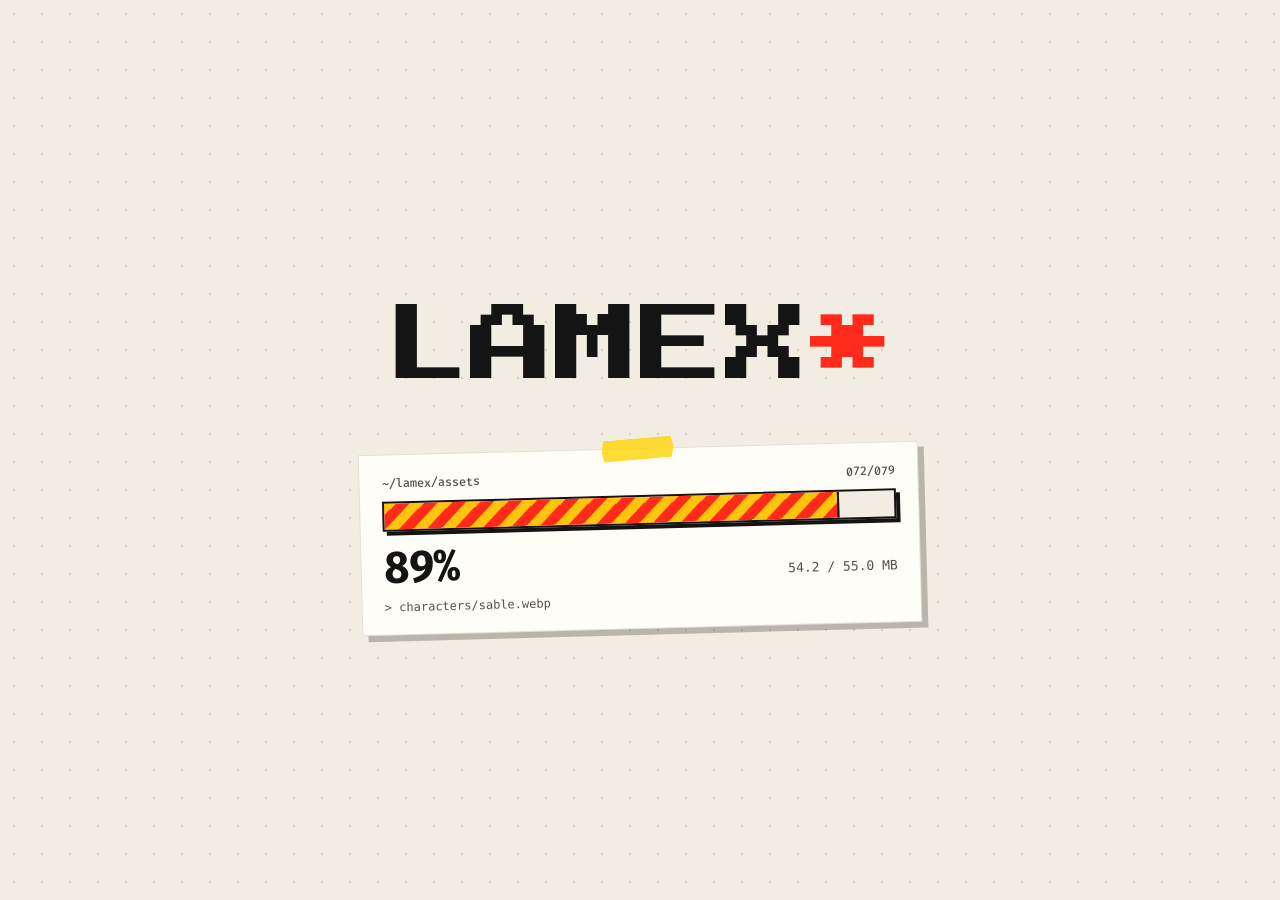
==== commit e9e60118: "Разработка: добавлен проект Yumi Co-Authored-By: Claude Sonnet 5.5 <noreply@anthropic.com>" ====
--- a/index.html
+++ b/index.html
@@ -353,10 +353,10 @@
   { name:'Sable', f:'sable', w:1499, h:1049, ...RANDOM },
   { name:'Маргарита', nameEn:'Margarita', f:'margarita', w:1680, h:946, ru:'Одна из самых долгих работ — на создание этого персонажа ушло 6 часов.', en:'One of the longest pieces to make — this character took 6 hours.' }
 ];
-const SIZES = {"assets/design/posters/deti-cvety.webp":193988,"assets/design/posters/poster-leyn.webp":215552,"assets/design/previews/neyroset-polgoda.webp":152562,"assets/design/previews/buton-v-den.webp":156918,"assets/design/card-sneakers.webp":124550,"assets/design/card-screwdriver.webp":81508,"assets/design/debian.webp":306656,"assets/design/card-smartband.webp":90110,"assets/design/card-sky-toy.webp":80328,"assets/design/card-ushanka.webp":174784,"assets/design/benzin-bold.webp":236774,"assets/design/card-lego.webp":105986,"assets/design/posters/mansard.webp":29088,"assets/design/posters/kasse-poster.webp":506032,"assets/design/posters/rozygrysh.webp":74012,"assets/design/diverron/yagodny-farm.webp":228358,"assets/design/diverron/stroyka.webp":152152,"assets/design/diverron/scam.webp":124942,"assets/design/diverron/bespolezno.webp":206650,"assets/design/diverron/luchshiy-start.webp":119306,"assets/design/diverron/10-strategiy.webp":110552,"assets/design/diverron/keysy-20k.webp":160408,"assets/design/diverron/karta-ofis.webp":128226,"assets/design/diverron/ccd-planet.webp":102982,"assets/design/diverron/muzhskoe-zhenskoe.webp":193294,"assets/design/diverron/metro-poezd.webp":158322,"assets/design/diverron/pshenic.webp":182802,"assets/design/emotes-static/cool.webp":51616,"assets/design/emotes-static/angry.webp":43044,"assets/design/emotes-static/w.webp":50384,"assets/design/emotes-static/heart.webp":53846,"assets/design/emotes-static/clown.webp":69070,"assets/design/covers/desliza.webp":396304,"assets/design/covers/kusaysya-gromche.webp":274820,"assets/design/covers/treme-o-chao.webp":659456,"assets/design/covers/fall-through-the-floor.webp":42412,"assets/design/covers/no-sleeppp.webp":152186,"assets/design/emotes/shock.webp":8104,"assets/design/emotes/popcorn.webp":12426,"assets/design/emotes/fun.webp":10600,"assets/design/emotes/condemn.webp":11360,"assets/design/emotes/music.webp":11874,"assets/characters/ashigawa.webp":87360,"assets/characters/grave.webp":70936,"assets/characters/ashwood.webp":78118,"assets/characters/true-lamex.webp":110872,"assets/characters/sable.webp":126384,"assets/characters/margarita.webp":120416,"assets/characters/extra/grave-fall.webp":141114,"assets/characters/extra/lamex-chrome.webp":437162,"assets/characters/extra/lamex-teeth.webp":184924,"assets/characters/extra/lamex-chrome-banner.webp":159796,"assets/characters/extra/lamex-l.webp":219880,"assets/dev/mawrelle.svg":408509,"assets/dev/aura-drop.webp":36110,"assets/icons/icon-32.png":1254,"assets/icons/icon-180.png":8960,"assets/icons/icon-192.png":9603,"assets/icons/icon-512.png":16270,"assets/3d/angel.webp":123342,"assets/3d/supermarket.webp":46658,"assets/3d/cigarette.webp":125812,"assets/video/day1.webp":42412,"assets/video/levan-token.webp":8676,"assets/video/day2.webp":38078,"assets/video/day1.mp4":1277269,"assets/video/pulse.mp4":3510422,"assets/video/vfx-edit.mp4":6255291,"assets/video/pulse.webp":42192,"assets/video/platform-review.webp":68914,"assets/video/day2.mp4":1000806,"assets/video/teamtree.webp":33158,"assets/video/vfx-edit.webp":31744,"assets/video/levan-token.mp4":3993454,"assets/video/teamtree.mp4":4280965,"assets/video/platform-review.mp4":3462067,"assets/video/linux-myths.mp4":8593974,"assets/video/linux-myths.webp":7424,"assets/video/linux-theatre.mp4":6791205,"assets/video/linux-theatre.webp":32418,"assets/video/skin-day3.mp4":788669,"assets/video/skin-day3.webp":13462,"assets/video/linux-theatre-de.mp4":7412687,"assets/video/linux-theatre-de.webp":34258,"assets/music/tiptoe-parade.mp3":181334,"assets/music/cracked-clock-polka.mp3":181334,"assets/music/teacup-waltz.mp3":181334,"assets/music/dusty-boots.mp3":181334,"assets/music/let-it-chop.mp3":181334};
+const SIZES = {"assets/design/posters/deti-cvety.webp":193988,"assets/design/posters/poster-leyn.webp":215552,"assets/design/previews/neyroset-polgoda.webp":152562,"assets/design/previews/buton-v-den.webp":156918,"assets/design/card-sneakers.webp":124550,"assets/design/card-screwdriver.webp":81508,"assets/design/debian.webp":306656,"assets/design/card-smartband.webp":90110,"assets/design/card-sky-toy.webp":80328,"assets/design/card-ushanka.webp":174784,"assets/design/benzin-bold.webp":236774,"assets/design/card-lego.webp":105986,"assets/design/posters/mansard.webp":29088,"assets/design/posters/kasse-poster.webp":506032,"assets/design/posters/rozygrysh.webp":74012,"assets/design/diverron/yagodny-farm.webp":228358,"assets/design/diverron/stroyka.webp":152152,"assets/design/diverron/scam.webp":124942,"assets/design/diverron/bespolezno.webp":206650,"assets/design/diverron/luchshiy-start.webp":119306,"assets/design/diverron/10-strategiy.webp":110552,"assets/design/diverron/keysy-20k.webp":160408,"assets/design/diverron/karta-ofis.webp":128226,"assets/design/diverron/ccd-planet.webp":102982,"assets/design/diverron/muzhskoe-zhenskoe.webp":193294,"assets/design/diverron/metro-poezd.webp":158322,"assets/design/diverron/pshenic.webp":182802,"assets/design/emotes-static/cool.webp":51616,"assets/design/emotes-static/angry.webp":43044,"assets/design/emotes-static/w.webp":50384,"assets/design/emotes-static/heart.webp":53846,"assets/design/emotes-static/clown.webp":69070,"assets/design/covers/desliza.webp":396304,"assets/design/covers/kusaysya-gromche.webp":274820,"assets/design/covers/treme-o-chao.webp":659456,"assets/design/covers/fall-through-the-floor.webp":42412,"assets/design/covers/no-sleeppp.webp":152186,"assets/design/emotes/shock.webp":8104,"assets/design/emotes/popcorn.webp":12426,"assets/design/emotes/fun.webp":10600,"assets/design/emotes/condemn.webp":11360,"assets/design/emotes/music.webp":11874,"assets/characters/ashigawa.webp":87360,"assets/characters/grave.webp":70936,"assets/characters/ashwood.webp":78118,"assets/characters/true-lamex.webp":110872,"assets/characters/sable.webp":126384,"assets/characters/margarita.webp":120416,"assets/characters/extra/grave-fall.webp":141114,"assets/characters/extra/lamex-chrome.webp":437162,"assets/characters/extra/lamex-teeth.webp":184924,"assets/characters/extra/lamex-chrome-banner.webp":159796,"assets/characters/extra/lamex-l.webp":219880,"assets/dev/mawrelle.svg":408509,"assets/dev/aura-drop.webp":36110,"assets/dev/yumi.webp":55700,"assets/icons/icon-32.png":1254,"assets/icons/icon-180.png":8960,"assets/icons/icon-192.png":9603,"assets/icons/icon-512.png":16270,"assets/3d/angel.webp":123342,"assets/3d/supermarket.webp":46658,"assets/3d/cigarette.webp":125812,"assets/video/day1.webp":42412,"assets/video/levan-token.webp":8676,"assets/video/day2.webp":38078,"assets/video/day1.mp4":1277269,"assets/video/pulse.mp4":3510422,"assets/video/vfx-edit.mp4":6255291,"assets/video/pulse.webp":42192,"assets/video/platform-review.webp":68914,"assets/video/day2.mp4":1000806,"assets/video/teamtree.webp":33158,"assets/video/vfx-edit.webp":31744,"assets/video/levan-token.mp4":3993454,"assets/video/teamtree.mp4":4280965,"assets/video/platform-review.mp4":3462067,"assets/video/linux-myths.mp4":8593974,"assets/video/linux-myths.webp":7424,"assets/video/linux-theatre.mp4":6791205,"assets/video/linux-theatre.webp":32418,"assets/video/skin-day3.mp4":788669,"assets/video/skin-day3.webp":13462,"assets/video/linux-theatre-de.mp4":7412687,"assets/video/linux-theatre-de.webp":34258,"assets/music/tiptoe-parade.mp3":181334,"assets/music/cracked-clock-polka.mp3":181334,"assets/music/teacup-waltz.mp3":181334,"assets/music/dusty-boots.mp3":181334,"assets/music/let-it-chop.mp3":181334};
 const BLOB = {};
 const U = str => String(str).replace(/assets\/[\w\-\/\.]+/g, m => BLOB[m] || m);
-const TG = 'https://t.me/lamex30', SC = 'https://soundcloud.com/shibushibuu', MAIL = 'l4mex@protonmail.com', MAW = 'https://lamex30.github.io/mawrelle/', AURA = 'https://lamex30.github.io/aura-drop/';
+const TG = 'https://t.me/lamex30', SC = 'https://soundcloud.com/shibushibuu', MAIL = 'l4mex@protonmail.com', MAW = 'https://lamex30.github.io/mawrelle/', AURA = 'https://lamex30.github.io/aura-drop/', YUMI = 'https://github.com/lamex30/yumi';
 const esc = s => String(s).replace(/[&<>"]/g, c => ({'&':'&amp;','<':'&lt;','>':'&gt;','"':'&quot;'}[c]));
 
 /* ---------------- music: short excerpts, one plays at a time ---------------- */
@@ -693,13 +693,17 @@
     const as = { ru:'₽ продаётся · есть готовая версия с рекламой для Яндекс Игр · цена в ЛС', en:'₽ for sale · ready ad-enabled build for Yandex Games · price via DM' };
     const kA = reg({ act:'link', url: AURA });
     const innerA = `${imgTag('assets/dev/aura-drop.webp', 1000, 625, 'АУРА ДРОП')}<div class="cap"><b>${lang === 'ru' ? 'АУРА ДРОП' : 'AURA DROP'}<i>↗</i></b>${ad[lang]}<span class="sale">${as[lang]}</span></div>`;
+    const yd = { ru:'Сонная пиксельная девочка-мотылёк, живущая внизу экрана Wayland: недавние файлы, таймер, пипетка, конвертер, цвета из обоев. Python + GTK4', en:'A sleepy pixel-art moth girl living at the bottom of your Wayland screen: recent files, timer, color picker, converter, wallpaper colors. Python + GTK4' };
+    const kY = reg({ act:'link', url: YUMI });
+    const innerY = `${imgTag('assets/dev/yumi.webp', 1000, 462, 'Yumi')}<div class="cap"><b>Yumi<i>↗</i></b>${yd[lang]}</div>`;
     let html = sheetHTML({ k, c:'dev', x:0, y:80, r:-3, w:400, inner, label:'MAWRELLE' });
     html += sheetHTML({ k: reg({ act:'none' }), cls:'note', x:450, y:170, r:5, inner:`<span class="big">vibe-coded</span>${lang === 'ru' ? 'Сайты и игры с нуля в связке с ИИ: дизайн, анимации, интерактив.' : 'Sites and games from scratch, built together with AI: design, motion, interaction.'}` });
     html += sheetHTML({ k: kA, c:'dev', x:820, y:60, r:2, w:470, inner: innerA, label:'АУРА ДРОП' });
+    html += sheetHTML({ k: kY, c:'dev', x:520, y:600, r:-2, w:520, inner: innerY, label:'Yumi' });
     html += label(0, 0, -2, lang === 'ru' ? 'сайты и игры' : 'sites & games', '');
-    clusters.dev = { x0:-20, y0:-10, x1:1320, y1:560 };
-    bounds = { x0:-40, y0:-20, x1:1340, y1:580 };
-    return { html, feed: feedSec('dev', lang === 'ru' ? 'сайты и игры' : 'sites & games', feedPrint(reg({ act:'link', url: MAW }), inner) + feedPrint(reg({ act:'link', url: AURA }), innerA, '', 1.5)), first:'dev' };
+    clusters.dev = { x0:-20, y0:-10, x1:1320, y1:1040 };
+    bounds = { x0:-40, y0:-20, x1:1340, y1:1060 };
+    return { html, feed: feedSec('dev', lang === 'ru' ? 'сайты и игры' : 'sites & games', feedPrint(reg({ act:'link', url: MAW }), inner) + feedPrint(reg({ act:'link', url: AURA }), innerA, '', 1.5) + feedPrint(reg({ act:'link', url: YUMI }), innerY)), first:'dev' };
   },
   connect(r){
     const L = lang === 'ru';
@@ -821,7 +825,7 @@
 
 /* ---------------- preloader: pull every asset in before the desk opens ---------------- */
 function assetList(){
-  const L = new Set(['assets/dev/mawrelle.svg', 'assets/dev/aura-drop.webp', 'assets/characters/true-lamex.webp']);
+  const L = new Set(['assets/dev/mawrelle.svg', 'assets/dev/aura-drop.webp', 'assets/dev/yumi.webp', 'assets/characters/true-lamex.webp']);
   Object.values(WORKS).forEach(list => list.forEach(w => L.add(D + w[0] + '.webp')));
   R3D.forEach(w => L.add(`assets/3d/${w[0]}.webp`));
   MUSIC.forEach(m => L.add(`assets/music/${m.f}.mp3`));
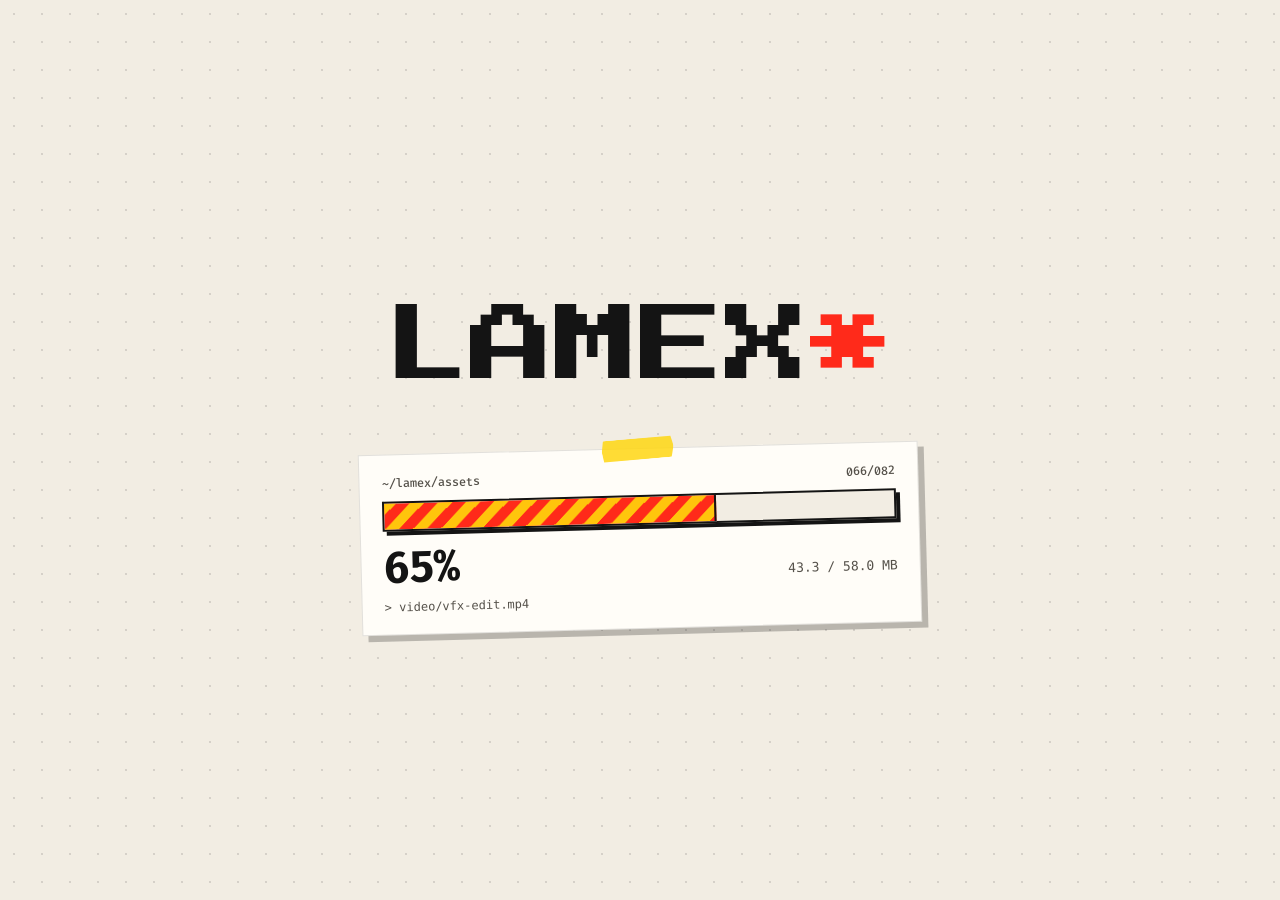
==== commit b0a7092e: "3D: add 3Y3-D0N3 image + video and Telegram channel link Co-Authored-By: Claude Sonnet 5.5 <noreply@" ====
--- a/index.html
+++ b/index.html
@@ -329,7 +329,8 @@
   designCovers:[['covers/treme-o-chao',1680,1680],['covers/desliza',1680,1680],['covers/fall-through-the-floor',1254,1254],['covers/no-sleeppp',1254,1254],['covers/kusaysya-gromche',1254,1254]],
   designEmotes:[['emotes-static/w',954,1000],['emotes-static/angry',1000,559],['emotes-static/clown',1000,1000],['emotes-static/cool',954,1000],['emotes-static/heart',954,1000]]
 };
-const R3D = [['supermarket',1680,1260],['angel',1680,1680],['cigarette',1680,1680]];
+const R3D = [['supermarket',1680,1260],['angel',1680,1680],['cigarette',1680,1680],['3y3-d0n3',1680,1680]];
+const V3D = { ru:'3Y3-D0N3', en:'3Y3-D0N3', f:'d0n33', w:1344, h:1680 };
 const VIDEOS = [
   { ru:'Моушен-дизайн: мифы о Linux', en:'Motion design: Linux myths', f:'linux-myths', w:945, h:1680 },
   { ru:'Кукольный театр «Lamex за Linux»', en:'Puppet theatre “Lamex on Linux”', f:'linux-theatre', w:945, h:1680 },
@@ -353,10 +354,10 @@
   { name:'Sable', f:'sable', w:1499, h:1049, ...RANDOM },
   { name:'Маргарита', nameEn:'Margarita', f:'margarita', w:1680, h:946, ru:'Одна из самых долгих работ — на создание этого персонажа ушло 6 часов.', en:'One of the longest pieces to make — this character took 6 hours.' }
 ];
-const SIZES = {"assets/design/posters/deti-cvety.webp":193988,"assets/design/posters/poster-leyn.webp":215552,"assets/design/previews/neyroset-polgoda.webp":152562,"assets/design/previews/buton-v-den.webp":156918,"assets/design/card-sneakers.webp":124550,"assets/design/card-screwdriver.webp":81508,"assets/design/debian.webp":306656,"assets/design/card-smartband.webp":90110,"assets/design/card-sky-toy.webp":80328,"assets/design/card-ushanka.webp":174784,"assets/design/benzin-bold.webp":236774,"assets/design/card-lego.webp":105986,"assets/design/posters/mansard.webp":29088,"assets/design/posters/kasse-poster.webp":506032,"assets/design/posters/rozygrysh.webp":74012,"assets/design/diverron/yagodny-farm.webp":228358,"assets/design/diverron/stroyka.webp":152152,"assets/design/diverron/scam.webp":124942,"assets/design/diverron/bespolezno.webp":206650,"assets/design/diverron/luchshiy-start.webp":119306,"assets/design/diverron/10-strategiy.webp":110552,"assets/design/diverron/keysy-20k.webp":160408,"assets/design/diverron/karta-ofis.webp":128226,"assets/design/diverron/ccd-planet.webp":102982,"assets/design/diverron/muzhskoe-zhenskoe.webp":193294,"assets/design/diverron/metro-poezd.webp":158322,"assets/design/diverron/pshenic.webp":182802,"assets/design/emotes-static/cool.webp":51616,"assets/design/emotes-static/angry.webp":43044,"assets/design/emotes-static/w.webp":50384,"assets/design/emotes-static/heart.webp":53846,"assets/design/emotes-static/clown.webp":69070,"assets/design/covers/desliza.webp":396304,"assets/design/covers/kusaysya-gromche.webp":274820,"assets/design/covers/treme-o-chao.webp":659456,"assets/design/covers/fall-through-the-floor.webp":42412,"assets/design/covers/no-sleeppp.webp":152186,"assets/design/emotes/shock.webp":8104,"assets/design/emotes/popcorn.webp":12426,"assets/design/emotes/fun.webp":10600,"assets/design/emotes/condemn.webp":11360,"assets/design/emotes/music.webp":11874,"assets/characters/ashigawa.webp":87360,"assets/characters/grave.webp":70936,"assets/characters/ashwood.webp":78118,"assets/characters/true-lamex.webp":110872,"assets/characters/sable.webp":126384,"assets/characters/margarita.webp":120416,"assets/characters/extra/grave-fall.webp":141114,"assets/characters/extra/lamex-chrome.webp":437162,"assets/characters/extra/lamex-teeth.webp":184924,"assets/characters/extra/lamex-chrome-banner.webp":159796,"assets/characters/extra/lamex-l.webp":219880,"assets/dev/mawrelle.svg":408509,"assets/dev/aura-drop.webp":36110,"assets/dev/yumi.webp":55700,"assets/icons/icon-32.png":1254,"assets/icons/icon-180.png":8960,"assets/icons/icon-192.png":9603,"assets/icons/icon-512.png":16270,"assets/3d/angel.webp":123342,"assets/3d/supermarket.webp":46658,"assets/3d/cigarette.webp":125812,"assets/video/day1.webp":42412,"assets/video/levan-token.webp":8676,"assets/video/day2.webp":38078,"assets/video/day1.mp4":1277269,"assets/video/pulse.mp4":3510422,"assets/video/vfx-edit.mp4":6255291,"assets/video/pulse.webp":42192,"assets/video/platform-review.webp":68914,"assets/video/day2.mp4":1000806,"assets/video/teamtree.webp":33158,"assets/video/vfx-edit.webp":31744,"assets/video/levan-token.mp4":3993454,"assets/video/teamtree.mp4":4280965,"assets/video/platform-review.mp4":3462067,"assets/video/linux-myths.mp4":8593974,"assets/video/linux-myths.webp":7424,"assets/video/linux-theatre.mp4":6791205,"assets/video/linux-theatre.webp":32418,"assets/video/skin-day3.mp4":788669,"assets/video/skin-day3.webp":13462,"assets/video/linux-theatre-de.mp4":7412687,"assets/video/linux-theatre-de.webp":34258,"assets/music/tiptoe-parade.mp3":181334,"assets/music/cracked-clock-polka.mp3":181334,"assets/music/teacup-waltz.mp3":181334,"assets/music/dusty-boots.mp3":181334,"assets/music/let-it-chop.mp3":181334};
+const SIZES = {"assets/design/posters/deti-cvety.webp":193988,"assets/design/posters/poster-leyn.webp":215552,"assets/design/previews/neyroset-polgoda.webp":152562,"assets/design/previews/buton-v-den.webp":156918,"assets/design/card-sneakers.webp":124550,"assets/design/card-screwdriver.webp":81508,"assets/design/debian.webp":306656,"assets/design/card-smartband.webp":90110,"assets/design/card-sky-toy.webp":80328,"assets/design/card-ushanka.webp":174784,"assets/design/benzin-bold.webp":236774,"assets/design/card-lego.webp":105986,"assets/design/posters/mansard.webp":29088,"assets/design/posters/kasse-poster.webp":506032,"assets/design/posters/rozygrysh.webp":74012,"assets/design/diverron/yagodny-farm.webp":228358,"assets/design/diverron/stroyka.webp":152152,"assets/design/diverron/scam.webp":124942,"assets/design/diverron/bespolezno.webp":206650,"assets/design/diverron/luchshiy-start.webp":119306,"assets/design/diverron/10-strategiy.webp":110552,"assets/design/diverron/keysy-20k.webp":160408,"assets/design/diverron/karta-ofis.webp":128226,"assets/design/diverron/ccd-planet.webp":102982,"assets/design/diverron/muzhskoe-zhenskoe.webp":193294,"assets/design/diverron/metro-poezd.webp":158322,"assets/design/diverron/pshenic.webp":182802,"assets/design/emotes-static/cool.webp":51616,"assets/design/emotes-static/angry.webp":43044,"assets/design/emotes-static/w.webp":50384,"assets/design/emotes-static/heart.webp":53846,"assets/design/emotes-static/clown.webp":69070,"assets/design/covers/desliza.webp":396304,"assets/design/covers/kusaysya-gromche.webp":274820,"assets/design/covers/treme-o-chao.webp":659456,"assets/design/covers/fall-through-the-floor.webp":42412,"assets/design/covers/no-sleeppp.webp":152186,"assets/design/emotes/shock.webp":8104,"assets/design/emotes/popcorn.webp":12426,"assets/design/emotes/fun.webp":10600,"assets/design/emotes/condemn.webp":11360,"assets/design/emotes/music.webp":11874,"assets/characters/ashigawa.webp":87360,"assets/characters/grave.webp":70936,"assets/characters/ashwood.webp":78118,"assets/characters/true-lamex.webp":110872,"assets/characters/sable.webp":126384,"assets/characters/margarita.webp":120416,"assets/characters/extra/grave-fall.webp":141114,"assets/characters/extra/lamex-chrome.webp":437162,"assets/characters/extra/lamex-teeth.webp":184924,"assets/characters/extra/lamex-chrome-banner.webp":159796,"assets/characters/extra/lamex-l.webp":219880,"assets/dev/mawrelle.svg":408509,"assets/dev/aura-drop.webp":36110,"assets/dev/yumi.webp":55700,"assets/icons/icon-32.png":1254,"assets/icons/icon-180.png":8960,"assets/icons/icon-192.png":9603,"assets/icons/icon-512.png":16270,"assets/3d/angel.webp":123342,"assets/3d/3y3-d0n3.webp":152358,"assets/video/d0n33.webp":58336,"assets/video/d0n33.mp4":2983467,"assets/3d/supermarket.webp":46658,"assets/3d/cigarette.webp":125812,"assets/video/day1.webp":42412,"assets/video/levan-token.webp":8676,"assets/video/day2.webp":38078,"assets/video/day1.mp4":1277269,"assets/video/pulse.mp4":3510422,"assets/video/vfx-edit.mp4":6255291,"assets/video/pulse.webp":42192,"assets/video/platform-review.webp":68914,"assets/video/day2.mp4":1000806,"assets/video/teamtree.webp":33158,"assets/video/vfx-edit.webp":31744,"assets/video/levan-token.mp4":3993454,"assets/video/teamtree.mp4":4280965,"assets/video/platform-review.mp4":3462067,"assets/video/linux-myths.mp4":8593974,"assets/video/linux-myths.webp":7424,"assets/video/linux-theatre.mp4":6791205,"assets/video/linux-theatre.webp":32418,"assets/video/skin-day3.mp4":788669,"assets/video/skin-day3.webp":13462,"assets/video/linux-theatre-de.mp4":7412687,"assets/video/linux-theatre-de.webp":34258,"assets/music/tiptoe-parade.mp3":181334,"assets/music/cracked-clock-polka.mp3":181334,"assets/music/teacup-waltz.mp3":181334,"assets/music/dusty-boots.mp3":181334,"assets/music/let-it-chop.mp3":181334};
 const BLOB = {};
 const U = str => String(str).replace(/assets\/[\w\-\/\.]+/g, m => BLOB[m] || m);
-const TG = 'https://t.me/lamex30', SC = 'https://soundcloud.com/shibushibuu', MAIL = 'l4mex@protonmail.com', MAW = 'https://lamex30.github.io/mawrelle/', AURA = 'https://lamex30.github.io/aura-drop/', YUMI = 'https://github.com/lamex30/yumi';
+const TG3D = 'https://t.me/lamex3d', TG = 'https://t.me/lamex30', SC = 'https://soundcloud.com/shibushibuu', MAIL = 'l4mex@protonmail.com', MAW = 'https://lamex30.github.io/mawrelle/', AURA = 'https://lamex30.github.io/aura-drop/', YUMI = 'https://github.com/lamex30/yumi';
 const esc = s => String(s).replace(/[&<>"]/g, c => ({'&':'&amp;','<':'&lt;','>':'&gt;','"':'&quot;'}[c]));
 
 /* ---------------- music: short excerpts, one plays at a time ---------------- */
@@ -620,10 +621,21 @@
     return { html: layoutGroups(groups, r), feed, first: t.sub[0].id };
   },
   '3d'(r){
-    const gal = R3D.map(w => ({ src:`assets/3d/${w[0]}.webp`, sub:'/3D' }));
+    const L = lang === 'ru';
+    const gal = [...R3D.map(w => ({ src:`assets/3d/${w[0]}.webp`, sub:'/3D' })), { video:`assets/video/${V3D.f}.mp4`, poster:`assets/video/${V3D.f}.webp`, name:V3D[lang], sub:'/3D' }];
+    const vi = R3D.length;
     const items = R3D.map((w, i) => { const pw = 380 * (.9 + r() * .25), k = reg({ act:'lb', gal, i });
       return { pw, ph: pw * w[2] / w[1] + 24, html:(x, y, rot, pw) => sheetHTML({ k, c:'r3d', x, y, r:rot, w:pw, inner: imgTag(gal[i].src, w[1], w[2], w[0]) }) }; });
-    const feed = feedSec('r3d', '3D', R3D.map((w, i) => feedPrint(reg({ act:'lb', gal, i }), imgTag(gal[i].src, w[1], w[2], w[0]), '', ((r()-.5)*5).toFixed(1))).join(''));
+    const vscreen = `<div class="scr"><span class="rec">● REC</span><div class="vid">${imgTag(gal[vi].poster, V3D.w, V3D.h, V3D[lang])}<video muted loop playsinline preload="none" src="${gal[vi].video}"></video></div><span class="bar"><i></i></span></div><div class="cap"><b>${esc(V3D[lang])}</b></div>`;
+    const kv = reg({ act:'lb', gal, i:vi });
+    const vpw = 320 * (.92 + r() * .16);
+    items.push({ pw: vpw, ph: (vpw - 40) * V3D.h / V3D.w + 110, html:(x, y, rot, pw) => sheetHTML({ k:kv, c:'r3d', cls:'vprint', x, y, r:rot, w:pw, inner: vscreen, label: V3D[lang] }) });
+    const note = `<span class="big">${L ? 'мой 3D-канал' : 'my 3D channel'}</span>${L ? 'Работы, анимации и процессы в Blender — в телеграм-канале.' : 'Blender works, animations and process shots live in my Telegram channel.'}<br><span class="go">${L ? 'открыть канал ↗' : 'open channel ↗'}</span>`;
+    const kn = reg({ act:'link', url: TG3D });
+    items.push({ pw:340, ph:200, html:(x, y, rot, pw) => sheetHTML({ k:kn, c:'r3d', cls:'note red', x, y, r:rot, w:pw, inner: note }) });
+    const feed = feedSec('r3d', '3D', R3D.map((w, i) => feedPrint(reg({ act:'lb', gal, i }), imgTag(gal[i].src, w[1], w[2], w[0]), '', ((r()-.5)*5).toFixed(1))).join('')
+      + `<figure class="print" style="--r:${((r()-.5)*4).toFixed(1)}deg"><span class="tape" aria-hidden="true"></span><div class="scr" style="padding-bottom:8px"><video controls playsinline preload="none" poster="${gal[vi].poster}" src="${gal[vi].video}" style="position:static;opacity:1;width:100%;height:auto"></video></div><div class="cap"><b>${esc(V3D[lang])}</b></div></figure>`
+      + feedPrint(kn, note, 'note red', -1.5));
     return { html: layoutGroups([{ id:'r3d', title:'3D', meta:'Blender', items }], r, 2.6), feed, first:'r3d' };
   },
   video(r){
@@ -829,6 +841,7 @@
   Object.values(WORKS).forEach(list => list.forEach(w => L.add(D + w[0] + '.webp')));
   R3D.forEach(w => L.add(`assets/3d/${w[0]}.webp`));
   MUSIC.forEach(m => L.add(`assets/music/${m.f}.mp3`));
+  L.add(`assets/video/${V3D.f}.webp`); L.add(`assets/video/${V3D.f}.mp4`);
   VIDEOS.forEach(v => { L.add(`assets/video/${v.f}.webp`); L.add(`assets/video/${v.f}.mp4`); });
   CHARS.forEach(c => { L.add(`assets/characters/${c.f}.webp`); (c.extra || []).forEach(e => L.add(`assets/characters/extra/${e[0]}.webp`)); });
   return [...L];
